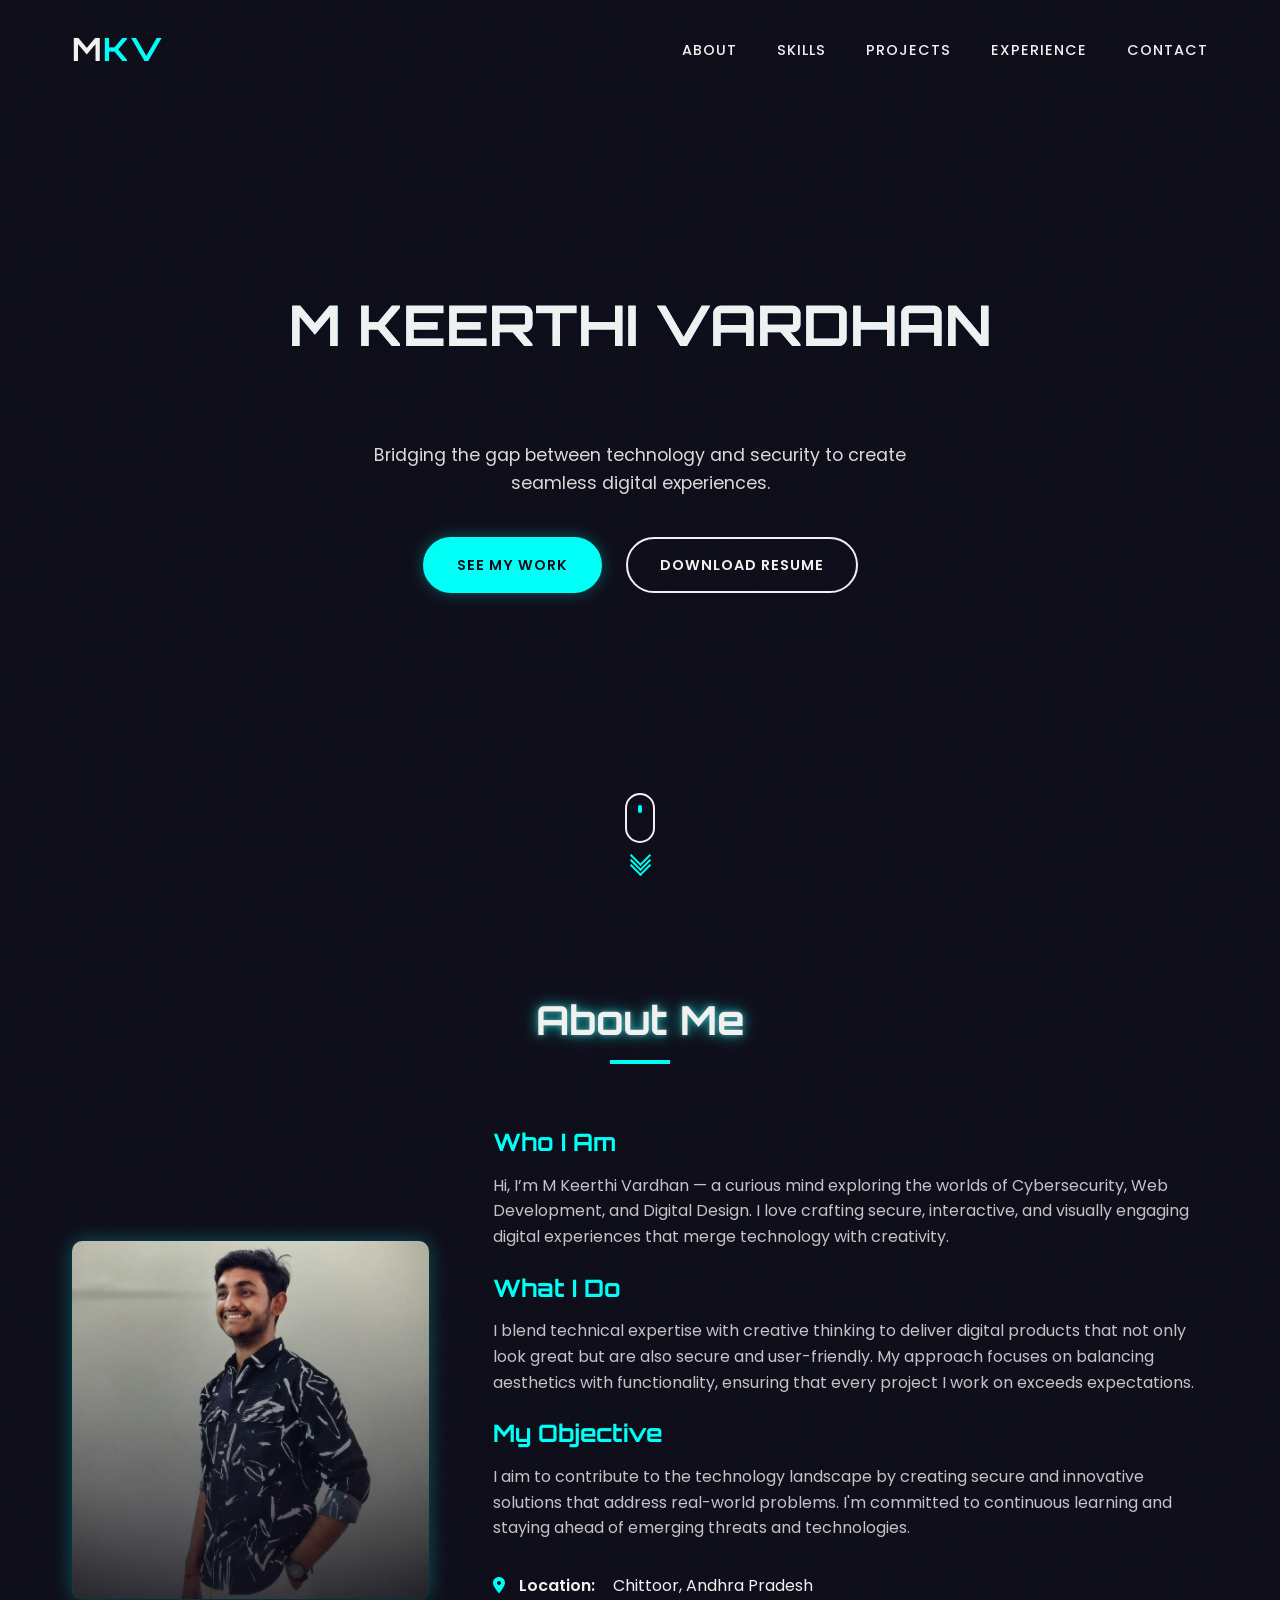
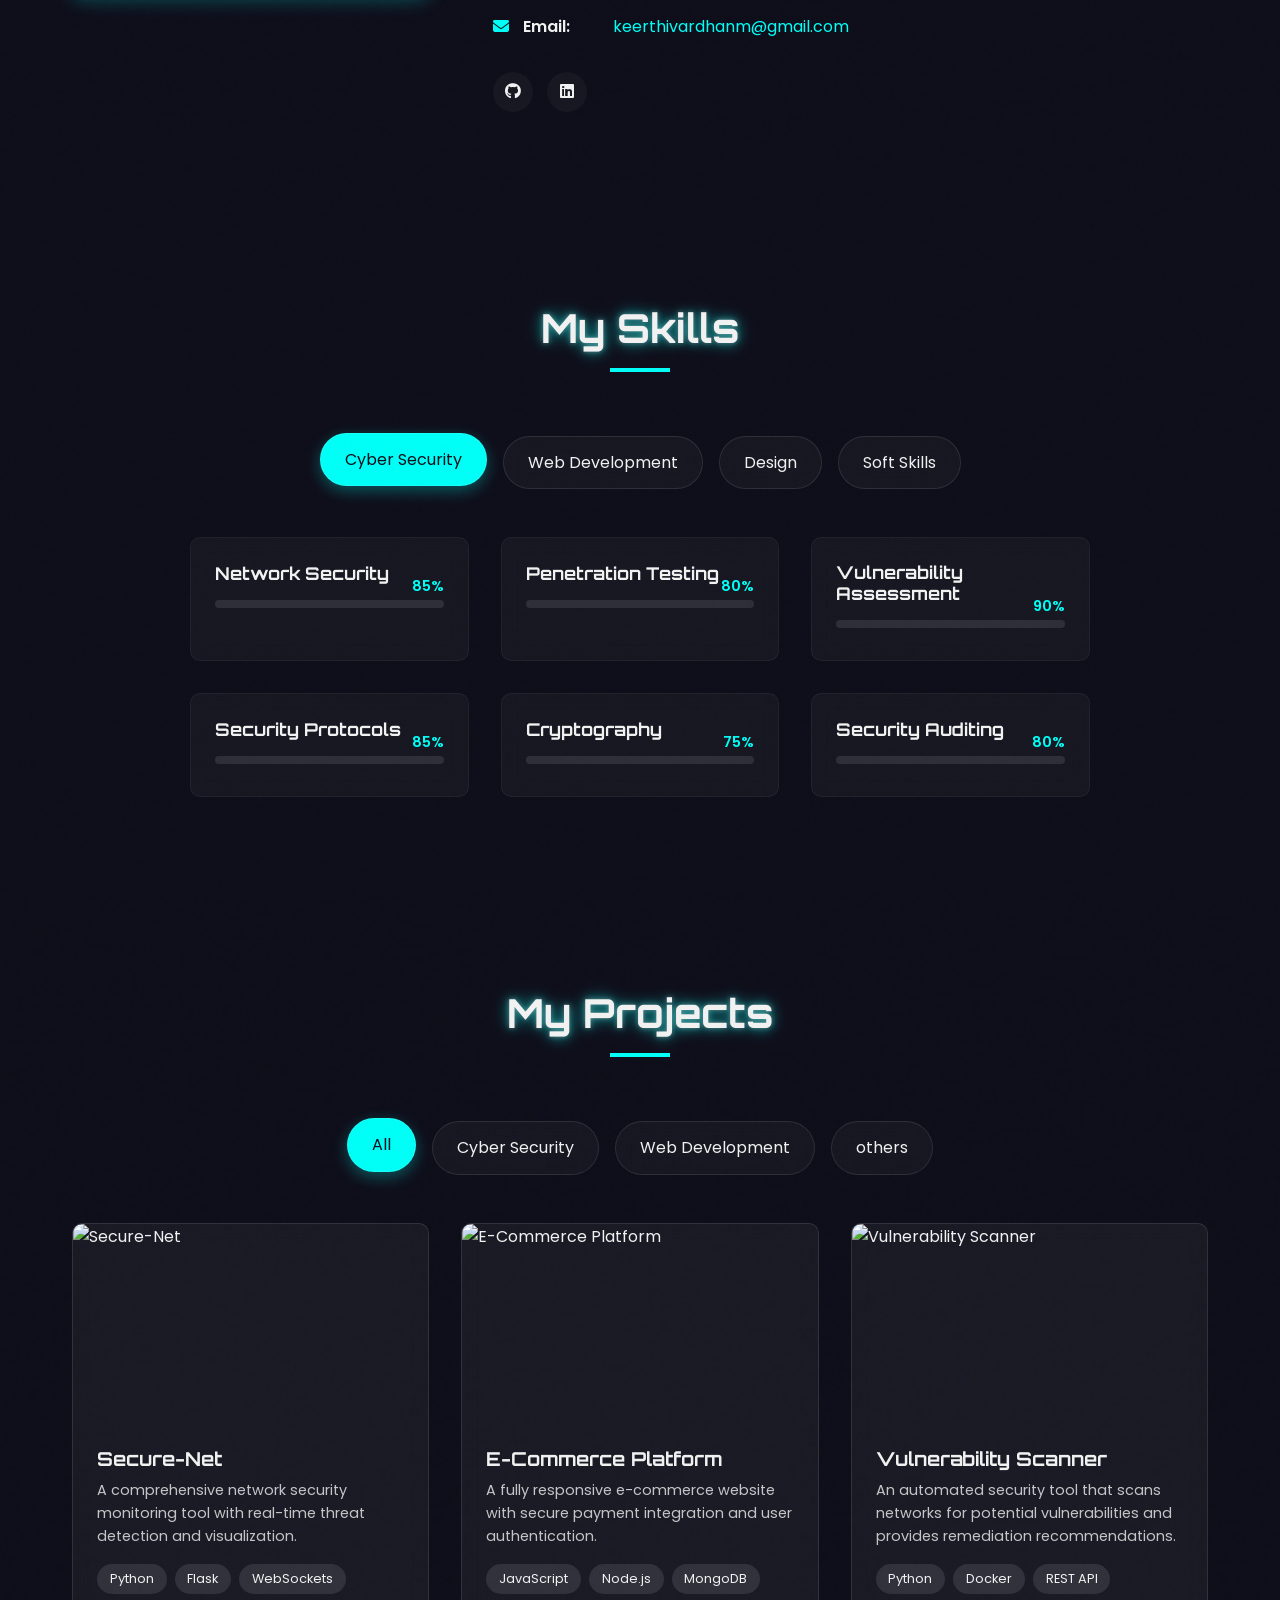
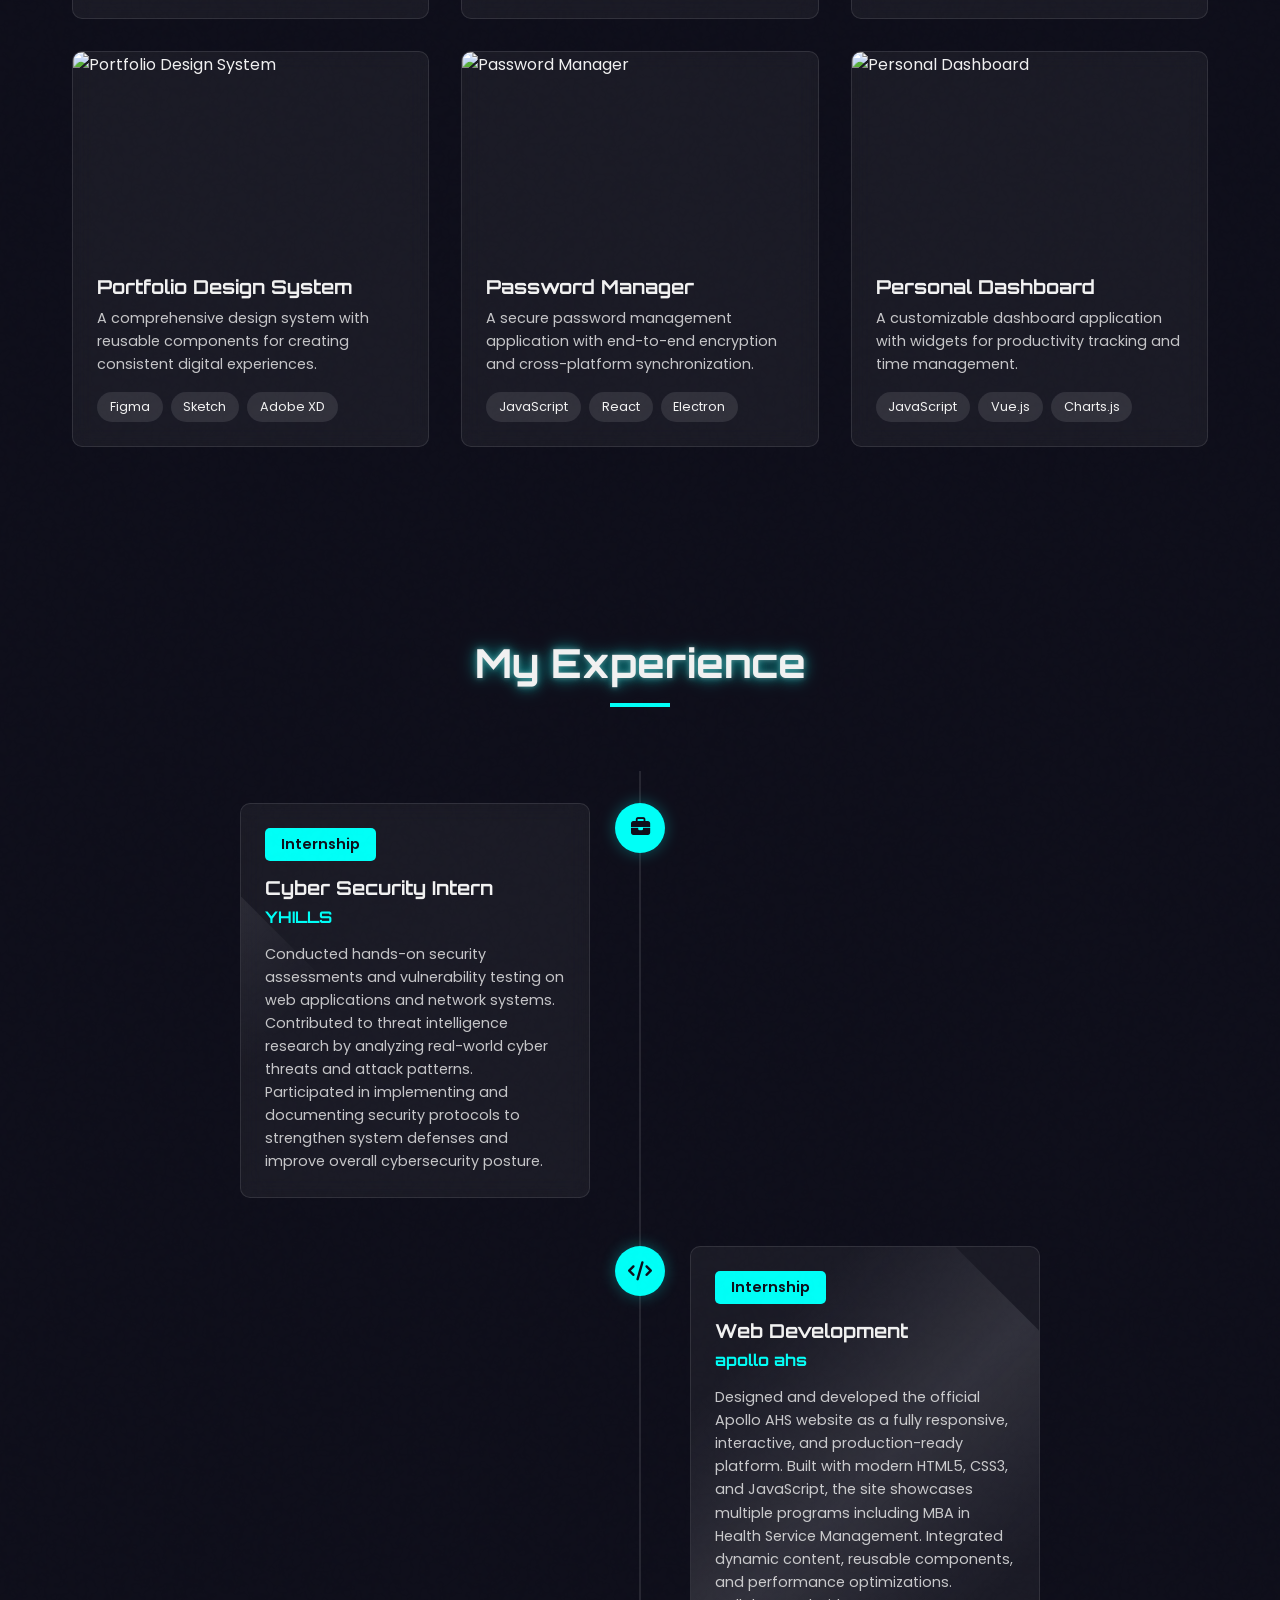
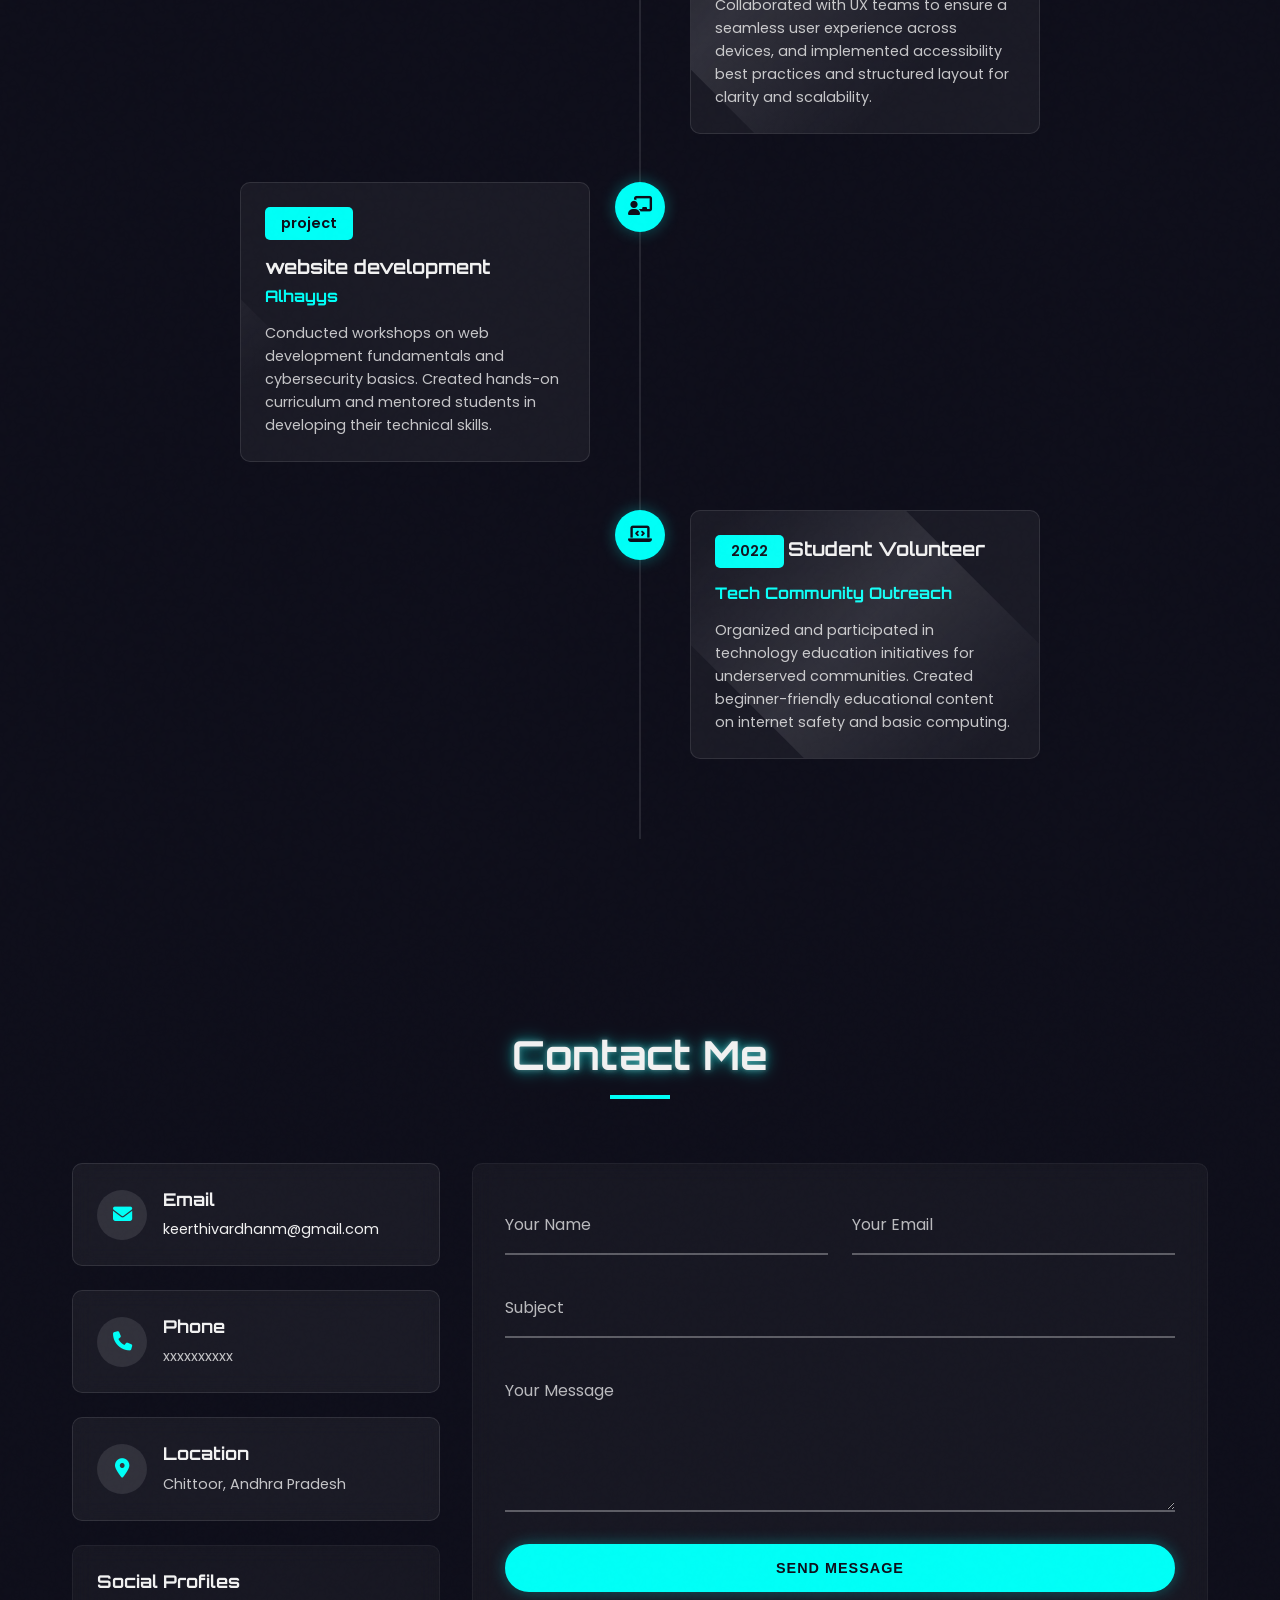
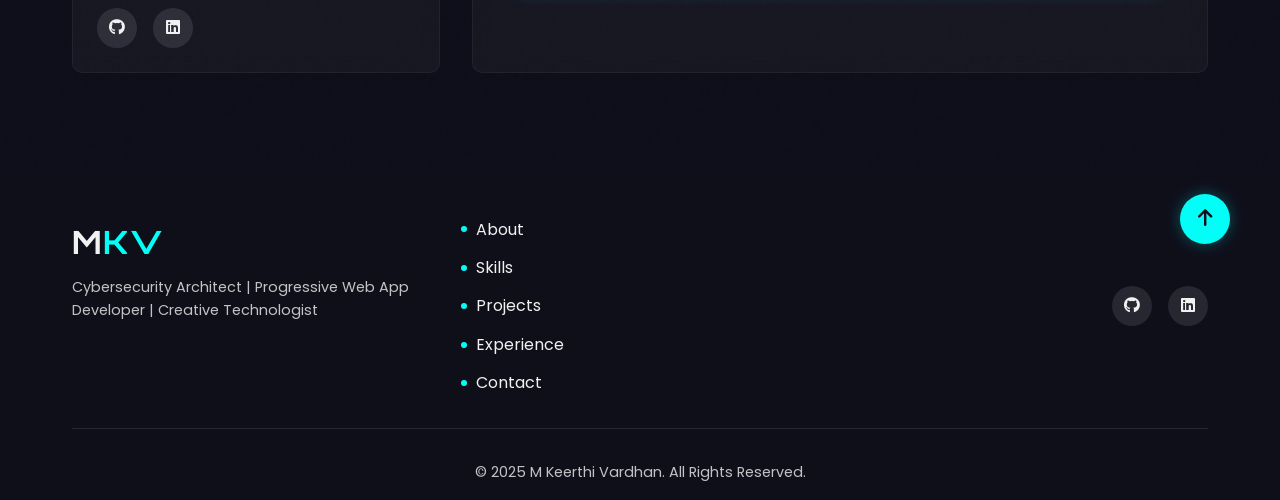
==== index.html @ a3401062 "Update index.html" ====
<!DOCTYPE html>
<html lang="en">
<head>
    <meta charset="UTF-8">
    <meta name="viewport" content="width=device-width, initial-scale=1.0">
    <title>M Keerthi Vardhan Portfolio</title>
    <!-- Favicon and Logo -->
    <link rel="icon" type="image/png" href="images/logo.png">
    <meta property="og:image" content="images/logo.svg">
    <link rel="stylesheet" href="css/style.css">
    <link rel="stylesheet" href="css/animations.css">
    <link rel="preconnect" href="https://fonts.googleapis.com">
    <link rel="preconnect" href="https://fonts.gstatic.com" crossorigin>
    <link href="https://fonts.googleapis.com/css2?family=Orbitron:wght@400;500;600;700;800;900&family=Poppins:wght@300;400;500;600;700&display=swap" rel="stylesheet">
    <link rel="stylesheet" href="https://cdnjs.cloudflare.com/ajax/libs/font-awesome/6.4.2/css/all.min.css">
</head>
<body>
    <!-- Preloader -->
    <div id="preloader">
        <div class="loader">
            <div class="text">Loading</div>
            <div class="dots">
                <span></span>
                <span></span>
                <span></span>
            </div>
        </div>
    </div>

    <!-- Particle JS Background -->
    <div id="particles-js"></div>

    <!-- Navigation -->
    <header>
        <div class="container">
            <nav id="navbar">
                <div class="logo">
                    <a href="#hero">M<span>K<span>V</span></a>
                </div>
                <div class="nav-links">
                    <ul>
                        <li><a href="#about" class="nav-link">About</a></li>
                        <li><a href="#skills" class="nav-link">Skills</a></li>
                        <li><a href="#projects" class="nav-link">Projects</a></li>
                        <li><a href="#experience" class="nav-link">Experience</a></li>
                        <li><a href="#contact" class="nav-link">Contact</a></li>
                    </ul>
                </div>
                <div class="hamburger">
                    <span class="bar"></span>
                    <span class="bar"></span>
                    <span class="bar"></span>
                </div>
            </nav>
        </div>
    </header>

    <!-- Hero Section -->
    <section id="hero" class="hero-section">
        <div class="container">
            <div class="hero-content">
                <h1 class="glitch-text" data-text="M KEERTHI VARDHAN">M KEERTHI VARDHAN</h1>
                <div class="hero-subtitle">
                    <span class="typewriter"></span>
                </div>
                <p class="hero-description">Bridging the gap between technology and security to create seamless digital experiences.</p>
                <div class="hero-buttons">
                    <a href="#projects" class="btn btn-primary">See My Work</a>
                    <a href="https://drive.google.com/file/d/1435V97Zccs1gp2vOLtmWzsWnTULaZzu7/view?usp=sharing" class="btn btn-secondary" id="download-resume" target="_blank">Download Resume</a>
                </div>
            </div>
        </div>
        <div class="scroll-indicator">
            <div class="mouse">
                <div class="wheel"></div>
            </div>
            <div class="arrows">
                <span class="arrow"></span>
                <span class="arrow"></span>
                <span class="arrow"></span>
            </div>
        </div>
    </section>

    <!-- About Section -->
    <section id="about" class="about-section">
        <div class="container">
            <div class="section-title">
                <h2>About Me</h2>
                <div class="underline"></div>
            </div>
            <div class="about-content">
                <div class="about-image">
                    <div class="image-container">
                        <img src="images\profile pic.jpg" alt="M Keerthi Vardhan">
                        <div class="image-backdrop"></div>
                    </div>
                </div>
                <div class="about-text">
                    <h3>Who I Am</h3>
                    <p>Hi, I’m M Keerthi Vardhan — a curious mind exploring the worlds of Cybersecurity, Web Development, and Digital Design.
                        I love crafting secure, interactive, and visually engaging digital experiences that merge technology with creativity.
                    </p>
                    
                    <h3>What I Do</h3>
                    <p>I blend technical expertise with creative thinking to deliver digital products that not only look great but are also secure and user-friendly. My approach focuses on balancing aesthetics with functionality, ensuring that every project I work on exceeds expectations.</p>
                    
                    <h3>My Objective</h3>
                    <p>I aim to contribute to the technology landscape by creating secure and innovative solutions that address real-world problems. I'm committed to continuous learning and staying ahead of emerging threats and technologies.</p>
                    
                    <div class="personal-info">
                        <div class="info-item">
                            <span><i class="fas fa-map-marker-alt"></i> Location:</span>
                            <span>Chittoor, Andhra Pradesh</span>
                        </div>
                        <div class="info-item">
                            <span><i class="fas fa-envelope"></i> Email:</span>
                            <span><a href="mailto:keerthivardhanm@gmail.com">keerthivardhanm@gmail.com</a></span>
                        </div>
                        <!-- <div class="info-item">
                            <span><i class="fas fa-phone"></i> Phone:</span>
                            <span>xxxxxxxxxx</span>
                        </div> -->
                    </div>
                    
                    <div class="social-links">
                        <a href="https://github.com/keerthivardhanm" target="_blank"><i class="fab fa-github"></i></a>
                        <a href="https://linkedin.com/in/m-keerthi-vardhan-47b918296" target="_blank"><i class="fab fa-linkedin"></i></a>
                    </div>
                </div>
            </div>
        </div>
    </section>

    <!-- Skills Section -->
    <section id="skills" class="skills-section">
        <div class="container">
            <div class="section-title">
                <h2>My Skills</h2>
                <div class="underline"></div>
            </div>
            <div class="skills-content">
                <div class="skills-categories">
                    <div class="category active" data-category="cyber">Cyber Security</div>
                    <div class="category" data-category="web">Web Development</div>
                    <div class="category" data-category="design">Design</div>
                    <div class="category" data-category="soft">Soft Skills</div>
                </div>
                
                <div class="skills-display">
                    <!-- Cyber Security Skills -->
                    <div class="skills-category active" id="cyber-skills">
                        <div class="skills-grid">
                            <div class="skill-item">
                                <div class="skill-info">
                                    <h3>Network Security</h3>
                                    <div class="progress-container">
                                        <div class="progress-bar" data-progress="85">
                                            <div class="progress"></div>
                                        </div>
                                        <div class="progress-percentage">85%</div>
                                    </div>
                                </div>
                            </div>
                            <div class="skill-item">
                                <div class="skill-info">
                                    <h3>Penetration Testing</h3>
                                    <div class="progress-container">
                                        <div class="progress-bar" data-progress="80">
                                            <div class="progress"></div>
                                        </div>
                                        <div class="progress-percentage">80%</div>
                                    </div>
                                </div>
                            </div>
                            <div class="skill-item">
                                <div class="skill-info">
                                    <h3>Vulnerability Assessment</h3>
                                    <div class="progress-container">
                                        <div class="progress-bar" data-progress="90">
                                            <div class="progress"></div>
                                        </div>
                                        <div class="progress-percentage">90%</div>
                                    </div>
                                </div>
                            </div>
                            <div class="skill-item">
                                <div class="skill-info">
                                    <h3>Security Protocols</h3>
                                    <div class="progress-container">
                                        <div class="progress-bar" data-progress="85">
                                            <div class="progress"></div>
                                        </div>
                                        <div class="progress-percentage">85%</div>
                                    </div>
                                </div>
                            </div>
                            <div class="skill-item">
                                <div class="skill-info">
                                    <h3>Cryptography</h3>
                                    <div class="progress-container">
                                        <div class="progress-bar" data-progress="75">
                                            <div class="progress"></div>
                                        </div>
                                        <div class="progress-percentage">75%</div>
                                    </div>
                                </div>
                            </div>
                            <div class="skill-item">
                                <div class="skill-info">
                                    <h3>Security Auditing</h3>
                                    <div class="progress-container">
                                        <div class="progress-bar" data-progress="80">
                                            <div class="progress"></div>
                                        </div>
                                        <div class="progress-percentage">80%</div>
                                    </div>
                                </div>
                            </div>
                        </div>
                    </div>
                    
                    <!-- Web Development Skills -->
                    <div class="skills-category" id="web-skills">
                        <div class="skills-grid">
                            <div class="skill-item">
                                <div class="skill-info">
                                    <h3>HTML5 & CSS3</h3>
                                    <div class="progress-container">
                                        <div class="progress-bar" data-progress="95">
                                            <div class="progress"></div>
                                        </div>
                                        <div class="progress-percentage">95%</div>
                                    </div>
                                </div>
                            </div>
                            <div class="skill-item">
                                <div class="skill-info">
                                    <h3>JavaScript</h3>
                                    <div class="progress-container">
                                        <div class="progress-bar" data-progress="85">
                                            <div class="progress"></div>
                                        </div>
                                        <div class="progress-percentage">85%</div>
                                    </div>
                                </div>
                            </div>
                            <div class="skill-item">
                                <div class="skill-info">
                                    <h3>Responsive Design</h3>
                                    <div class="progress-container">
                                        <div class="progress-bar" data-progress="90">
                                            <div class="progress"></div>
                                        </div>
                                        <div class="progress-percentage">90%</div>
                                    </div>
                                </div>
                            </div>
                            <div class="skill-item">
                                <div class="skill-info">
                                    <h3>Backend Development</h3>
                                    <div class="progress-container">
                                        <div class="progress-bar" data-progress="75">
                                            <div class="progress"></div>
                                        </div>
                                        <div class="progress-percentage">75%</div>
                                    </div>
                                </div>
                            </div>
                            <div class="skill-item">
                                <div class="skill-info">
                                    <h3>API Integration</h3>
                                    <div class="progress-container">
                                        <div class="progress-bar" data-progress="80">
                                            <div class="progress"></div>
                                        </div>
                                        <div class="progress-percentage">80%</div>
                                    </div>
                                </div>
                            </div>
                            <div class="skill-item">
                                <div class="skill-info">
                                    <h3>Performance Optimization</h3>
                                    <div class="progress-container">
                                        <div class="progress-bar" data-progress="85">
                                            <div class="progress"></div>
                                        </div>
                                        <div class="progress-percentage">85%</div>
                                    </div>
                                </div>
                            </div>
                        </div>
                    </div>
                    
                    <!-- Design Skills -->
                    <div class="skills-category" id="design-skills">
                        <div class="skills-grid">
                            <div class="skill-item">
                                <div class="skill-info">
                                    <h3>UI/UX Design</h3>
                                    <div class="progress-container">
                                        <div class="progress-bar" data-progress="90">
                                            <div class="progress"></div>
                                        </div>
                                        <div class="progress-percentage">90%</div>
                                    </div>
                                </div>
                            </div>
                            <div class="skill-item">
                                <div class="skill-info">
                                    <h3>Adobe Photoshop</h3>
                                    <div class="progress-container">
                                        <div class="progress-bar" data-progress="85">
                                            <div class="progress"></div>
                                        </div>
                                        <div class="progress-percentage">85%</div>
                                    </div>
                                </div>
                            </div>
                            <div class="skill-item">
                                <div class="skill-info">
                                    <h3>Figma</h3>
                                    <div class="progress-container">
                                        <div class="progress-bar" data-progress="80">
                                            <div class="progress"></div>
                                        </div>
                                        <div class="progress-percentage">80%</div>
                                    </div>
                                </div>
                            </div>
                            <div class="skill-item">
                                <div class="skill-info">
                                    <h3>Visual Design</h3>
                                    <div class="progress-container">
                                        <div class="progress-bar" data-progress="85">
                                            <div class="progress"></div>
                                        </div>
                                        <div class="progress-percentage">85%</div>
                                    </div>
                                </div>
                            </div>
                            <div class="skill-item">
                                <div class="skill-info">
                                    <h3>Design Systems</h3>
                                    <div class="progress-container">
                                        <div class="progress-bar" data-progress="75">
                                            <div class="progress"></div>
                                        </div>
                                        <div class="progress-percentage">75%</div>
                                    </div>
                                </div>
                            </div>
                            <div class="skill-item">
                                <div class="skill-info">
                                    <h3>Wireframing & Prototyping</h3>
                                    <div class="progress-container">
                                        <div class="progress-bar" data-progress="90">
                                            <div class="progress"></div>
                                        </div>
                                        <div class="progress-percentage">90%</div>
                                    </div>
                                </div>
                            </div>
                        </div>
                    </div>
                    
                    <!-- Soft Skills -->
                    <div class="skills-category" id="soft-skills">
                        <div class="skills-grid">
                            <div class="skill-item">
                                <div class="skill-info">
                                    <h3>Problem Solving</h3>
                                    <div class="progress-container">
                                        <div class="progress-bar" data-progress="95">
                                            <div class="progress"></div>
                                        </div>
                                        <div class="progress-percentage">95%</div>
                                    </div>
                                </div>
                            </div>
                            <div class="skill-item">
                                <div class="skill-info">
                                    <h3>Communication</h3>
                                    <div class="progress-container">
                                        <div class="progress-bar" data-progress="90">
                                            <div class="progress"></div>
                                        </div>
                                        <div class="progress-percentage">90%</div>
                                    </div>
                                </div>
                            </div>
                            <div class="skill-item">
                                <div class="skill-info">
                                    <h3>Team Collaboration</h3>
                                    <div class="progress-container">
                                        <div class="progress-bar" data-progress="85">
                                            <div class="progress"></div>
                                        </div>
                                        <div class="progress-percentage">85%</div>
                                    </div>
                                </div>
                            </div>
                            <div class="skill-item">
                                <div class="skill-info">
                                    <h3>Adaptability</h3>
                                    <div class="progress-container">
                                        <div class="progress-bar" data-progress="90">
                                            <div class="progress"></div>
                                        </div>
                                        <div class="progress-percentage">90%</div>
                                    </div>
                                </div>
                            </div>
                            <div class="skill-item">
                                <div class="skill-info">
                                    <h3>Time Management</h3>
                                    <div class="progress-container">
                                        <div class="progress-bar" data-progress="85">
                                            <div class="progress"></div>
                                        </div>
                                        <div class="progress-percentage">85%</div>
                                    </div>
                                </div>
                            </div>
                            <div class="skill-item">
                                <div class="skill-info">
                                    <h3>Critical Thinking</h3>
                                    <div class="progress-container">
                                        <div class="progress-bar" data-progress="95">
                                            <div class="progress"></div>
                                        </div>
                                        <div class="progress-percentage">95%</div>
                                    </div>
                                </div>
                            </div>
                        </div>
                    </div>
                </div>
            </div>
        </div>
    </section>

    <!-- Projects Section -->
    <section id="projects" class="projects-section">
        <div class="container">
            <div class="section-title">
                <h2>My Projects</h2>
                <div class="underline"></div>
            </div>
            <div class="projects-filter">
               <button class="filter-btn active" data-filter="all">All</button>
               <button class="filter-btn" data-filter="cyber">Cyber Security</button>
               <button class="filter-btn" data-filter="web">Web Development</button>
               <button class="filter-btn" data-filter="others">others</button>
            </div>

            <div class="projects-grid" id="projects-container">
                <!-- Projects will be loaded here via JavaScript -->
                <div class="loading-projects">
                    <div class="spinner"></div>
                    <p>Loading projects...</p>
                </div>
            </div>
        </div>
    </section>

    <!-- Experience Section -->
    <section id="experience" class="experience-section">
        <div class="container">
            <div class="section-title">
                <h2>My Experience</h2>
                <div class="underline"></div>
            </div>
            <div class="timeline">
                <div class="timeline-item">
                    <div class="timeline-icon">
                        <i class="fas fa-briefcase"></i>
                    </div>
                    <div class="timeline-content">
                        <div class="timeline-date">Internship</div>
                        <h3>Cyber Security Intern</h3>
                        <h4>YHILLS</h4>
                        <p>Conducted hands-on security assessments and vulnerability testing on web applications and network systems. Contributed to threat intelligence research by analyzing real-world cyber threats and attack patterns. Participated in implementing and documenting security protocols to strengthen system defenses and improve overall cybersecurity posture.</p>
                    </div>
                </div>
                <div class="timeline-item">
                    <div class="timeline-icon">
                        <i class="fas fa-code"></i>
                    </div>
                    <div class="timeline-content right">
                        <div class="timeline-date">Internship</div>
                        <h3>Web Development</h3>
                        <h4>apollo ahs</h4>
                        <p>Designed and developed the official Apollo AHS website as a fully responsive, interactive, and production-ready platform. Built with modern HTML5, CSS3, and JavaScript, the site showcases multiple programs including MBA in Health Service Management. Integrated dynamic content, reusable components, and performance optimizations. Collaborated with UX teams to ensure a seamless user experience across devices, and implemented accessibility best practices and structured layout for clarity and scalability.</p>
                    </div>
                </div>
                <div class="timeline-item">
                    <div class="timeline-icon">
                        <i class="fas fa-chalkboard-teacher"></i>
                    </div>
                    <div class="timeline-content">
                        <div class="timeline-date">project</div>
                        <h3>website development</h3>
                        <h4>Alhayys</h4>
                        <p>Conducted workshops on web development fundamentals and cybersecurity basics. Created hands-on curriculum and mentored students in developing their technical skills.</p>
                    </div>
                </div>
                <div class="timeline-item">
                    <div class="timeline-icon">
                        <i class="fas fa-laptop-code"></i>
                    </div>
                    <div class="timeline-content right">
                        <div class="timeline-date">2022</div>
                        <h3>Student Volunteer</h3>
                        <h4>Tech Community Outreach</h4>
                        <p>Organized and participated in technology education initiatives for underserved communities. Created beginner-friendly educational content on internet safety and basic computing.</p>
                    </div>
                </div>
            </div>
        </div>
    </section>

    <!-- Contact Section -->
    <section id="contact" class="contact-section">
        <div class="container">
            <div class="section-title">
                <h2>Contact Me</h2>
                <div class="underline"></div>
            </div>
            <div class="contact-content">
                <div class="contact-info">
                    <div class="contact-card">
                        <div class="contact-card-icon">
                            <i class="fas fa-envelope"></i>
                        </div>
                        <div class="contact-card-content">
                            <h3>Email</h3>
                            <p><a href="mailto:keerthivardhanm@gmail.com">keerthivardhanm@gmail.com</a></p>
                        </div>
                    </div>
                    <div class="contact-card">
                        <div class="contact-card-icon">
                            <i class="fas fa-phone"></i>
                        </div>
                        <div class="contact-card-content">
                            <h3>Phone</h3>
                            <p>xxxxxxxxxx</p>
                        </div>
                    </div>
                    <div class="contact-card">
                        <div class="contact-card-icon">
                            <i class="fas fa-map-marker-alt"></i>
                        </div>
                        <div class="contact-card-content">
                            <h3>Location</h3>
                            <p>Chittoor, Andhra Pradesh</p>
                        </div>
                    </div>
                    <div class="contact-social">
                        <h3>Social Profiles</h3>
                        <div class="social-icons">
                            <a href="https://github.com/keerthivardhanm" target="_blank"><i class="fab fa-github"></i></a>
                            <a href="https://linkedin.com/in/m-keerthi-vardhan-47b918296" target="_blank"><i class="fab fa-linkedin"></i></a>
                        </div>
                    </div>
                </div>
                <div class="contact-form-container">
                    <form id="contact-form" class="contact-form">
                        <div class="form-group">
                            <div class="form-input-container">
                                <input type="text" id="name" name="name" required>
                                <label for="name">Your Name</label>
                                <div class="input-highlight"></div>
                            </div>
                        </div>
                        <div class="form-group">
                            <div class="form-input-container">
                                <input type="email" id="email" name="email" required>
                                <label for="email">Your Email</label>
                                <div class="input-highlight"></div>
                            </div>
                        </div>
                        <div class="form-group">
                            <div class="form-input-container">
                                <input type="text" id="subject" name="subject" required>
                                <label for="subject">Subject</label>
                                <div class="input-highlight"></div>
                            </div>
                        </div>
                        <div class="form-group">
                            <div class="form-input-container textarea">
                                <textarea id="message" name="message" required></textarea>
                                <label for="message">Your Message</label>
                                <div class="input-highlight"></div>
                            </div>
                        </div>
                        <button type="submit" class="btn btn-primary">Send Message</button>
                    </form>
                    <div id="form-success" class="form-message success">
                        <i class="fas fa-check-circle"></i>
                        <p>Your message has been sent successfully!</p>
                    </div>
                    <div id="form-error" class="form-message error">
                        <i class="fas fa-times-circle"></i>
                        <p>Oops! Something went wrong. Please try again.</p>
                    </div>
                </div>
            </div>
        </div>
    </section>

    <!-- Footer -->
    <footer>
        <div class="container">
            <div class="footer-content">
                <div class="footer-logo">
                    <a href="#hero">M<span>K<span>V</span></a>
                    <p>Cybersecurity Architect | Progressive Web App Developer | Creative Technologist</p>
                </div>
                <div class="footer-links">
                    <a href="#about">About</a>
                    <a href="#skills">Skills</a>
                    <a href="#projects">Projects</a>
                    <a href="#experience">Experience</a>
                    <a href="#contact">Contact</a>
                </div>
                <div class="footer-social">
                    <a href="https://github.com/keerthivardhanm" target="_blank"><i class="fab fa-github"></i></a>
                    <a href="https://linkedin.com/in/m-keerthi-vardhan-47b918296" target="_blank"><i class="fab fa-linkedin"></i></a>
                </div>
            </div>
            <div class="footer-bottom">
                <p>&copy; 2025 M Keerthi Vardhan. All Rights Reserved.</p>
            </div>
        </div>
        <a href="#hero" class="scroll-to-top">
            <i class="fas fa-arrow-up"></i>
        </a>
    </footer>

    <!-- Project Modal -->
    <div id="project-modal" class="modal">
        <div class="modal-content">
            <span class="close-modal">&times;</span>
            <div class="modal-body">
                <div class="modal-header">
                    <h2 id="modal-title">Project Title</h2>
                </div>
                <div class="modal-image">
                    <img id="modal-image" src="" alt="Project Image">
                </div>
                <div class="modal-details">
                    <div class="modal-description">
                        <h3>Description</h3>
                        <p id="modal-description"></p>
                    </div>
                    <div class="modal-tech">
                        <h3>Technologies</h3>
                        <div id="modal-tech-list" class="tech-tags"></div>
                    </div>
                    <div class="modal-links">
                        <a id="modal-github" href="#" target="_blank" class="btn btn-secondary"><i class="fab fa-github"></i> View Code</a>
                        <a id="modal-live" href="#" target="_blank" class="btn btn-primary"><i class="fas fa-external-link-alt"></i> Live Demo</a>
                    </div>
                </div>
            </div>
        </div>
    </div>

    <!-- Scripts -->
    <script src="https://cdn.jsdelivr.net/npm/particles.js@2.0.0/particles.min.js"></script>
    <script src="https://cdn.jsdelivr.net/npm/typed.js@2.0.12"></script>
    <script src="https://cdn.jsdelivr.net/npm/vanilla-tilt@1.8.0/dist/vanilla-tilt.min.js"></script>
    <script src="js/main.js"></script>
    <script src="js/github.js"></script>
    <script src="js/animations.js"></script>
</body>
</html>
---- css/style.css ----
:root {
    --bg-color: #0f0f1b;
    --primary-color: #00fff7;
    --secondary-color: #ff4f81;
    --text-color: #f1f1f1;
    --card-bg: rgba(255, 255, 255, 0.04);
    --shadow-color: rgba(0, 255, 247, 0.3);
    --header-height: 80px;
    --transition-speed: 0.3s;
    --heading-font: 'Orbitron', sans-serif;
    --body-font: 'Poppins', sans-serif;
}

* {
    margin: 0;
    padding: 0;
    box-sizing: border-box;
}

html {
    scroll-behavior: smooth;
    font-size: 16px;
}

body {
    font-family: var(--body-font);
    background-color: var(--bg-color);
    color: var(--text-color);
    line-height: 1.6;
    overflow-x: hidden;
}

a {
    text-decoration: none;
    color: var(--text-color);
    transition: all var(--transition-speed) ease;
}

ul {
    list-style: none;
}

h1, h2, h3, h4, h5, h6 {
    font-family: var(--heading-font);
    font-weight: 700;
    line-height: 1.2;
}

.container {
    width: 100%;
    max-width: 1200px;
    margin: 0 auto;
    padding: 0 2rem;
}

section {
    padding: 6rem 0;
    position: relative;
}

/* Preloader */
#preloader {
    position: fixed;
    top: 0;
    left: 0;
    width: 100%;
    height: 100%;
    background-color: var(--bg-color);
    z-index: 9999;
    display: flex;
    justify-content: center;
    align-items: center;
}

.loader {
    display: flex;
    flex-direction: column;
    align-items: center;
}

.loader .text {
    font-family: var(--heading-font);
    font-size: 1.5rem;
    letter-spacing: 2px;
    margin-bottom: 1rem;
    color: var(--primary-color);
}

.loader .dots {
    display: flex;
}

.loader .dots span {
    width: 12px;
    height: 12px;
    margin: 0 5px;
    background-color: var(--primary-color);
    border-radius: 50%;
    animation: loader 1.5s infinite ease-in-out;
}

.loader .dots span:nth-child(2) {
    animation-delay: 0.2s;
}

.loader .dots span:nth-child(3) {
    animation-delay: 0.4s;
}

@keyframes loader {
    0%, 100% {
        transform: translateY(0);
        opacity: 1;
    }
    50% {
        transform: translateY(-15px);
        opacity: 0.5;
    }
}

/* Particles Background */
#particles-js {
    position: fixed;
    width: 100%;
    height: 100%;
    top: 0;
    left: 0;
    z-index: -1;
}

/* Navigation */
header {
    position: fixed;
    top: 0;
    left: 0;
    width: 100%;
    z-index: 1000;
    transition: all var(--transition-speed) ease;
}

#navbar {
    display: flex;
    justify-content: space-between;
    align-items: center;
    padding: 1.5rem 0;
    transition: all var(--transition-speed) ease;
}

.logo a {
    font-family: var(--heading-font);
    font-size: 2rem;
    font-weight: 700;
    color: var(--text-color);
    letter-spacing: 1px;
}

.logo span {
    color: var(--primary-color);
}

.nav-links ul {
    display: flex;
}

.nav-links li {
    margin-left: 2.5rem;
}

.nav-links a {
    position: relative;
    font-weight: 500;
    letter-spacing: 1px;
    text-transform: uppercase;
    font-size: 0.9rem;
}

.nav-links a::after {
    content: '';
    position: absolute;
    bottom: -5px;
    left: 0;
    width: 0;
    height: 2px;
    background-color: var(--primary-color);
    transition: width var(--transition-speed) ease;
}

.nav-links a:hover::after,
.nav-links a.active::after {
    width: 100%;
}

.nav-links a:hover {
    color: var(--primary-color);
}

.hamburger {
    display: none;
    cursor: pointer;
}

.bar {
    display: block;
    width: 25px;
    height: 3px;
    margin: 5px auto;
    background-color: var(--text-color);
    transition: all var(--transition-speed) ease;
}

/* Scrolled Navbar */
.scrolled {
    background-color: rgba(15, 15, 27, 0.9);
    backdrop-filter: blur(10px);
    box-shadow: 0 5px 20px rgba(0, 0, 0, 0.3);
    padding: 0.5rem 0;
}

/* Hero Section */
.hero-section {
    height: 100vh;
    display: flex;
    align-items: center;
    padding-top: var(--header-height);
    overflow: hidden;
    position: relative;
}

.hero-content {
    max-width: 800px;
    margin: 0 auto;
    text-align: center;
}

.hero-content h1 {
    font-size: 3.5rem;
    margin-bottom: 1.5rem;
    position: relative;
    display: inline-block;
}

.glitch-text {
    position: relative;
    color: var(--text-color);
    animation: glitch 2s infinite;
}

.glitch-text::before,
.glitch-text::after {
    content: attr(data-text);
    position: absolute;
    top: 0;
    left: 0;
    width: 100%;
    height: 100%;
    opacity: 0.8;
}

.glitch-text::before {
    color: var(--primary-color);
    z-index: -1;
    animation: glitch-effect 3s infinite;
}

.glitch-text::after {
    color: var(--secondary-color);
    z-index: -2;
    animation: glitch-effect 2s infinite;
}

@keyframes glitch-effect {
    0% {
        transform: translate(0);
    }
    20% {
        transform: translate(-3px, 3px);
    }
    40% {
        transform: translate(-3px, -3px);
    }
    60% {
        transform: translate(3px, 3px);
    }
    80% {
        transform: translate(3px, -3px);
    }
    100% {
        transform: translate(0);
    }
}

.hero-subtitle {
    font-size: 1.8rem;
    font-weight: 600;
    margin-bottom: 1.5rem;
    min-height: 2.2rem;
}

.hero-description {
    font-size: 1.1rem;
    max-width: 600px;
    margin: 0 auto 2.5rem;
    opacity: 0.9;
}

.hero-buttons {
    display: flex;
    justify-content: center;
    gap: 1.5rem;
}

.btn {
    display: inline-block;
    padding: 0.9rem 2rem;
    border-radius: 50px;
    font-weight: 600;
    text-transform: uppercase;
    letter-spacing: 1px;
    cursor: pointer;
    transition: all var(--transition-speed) ease;
    font-size: 0.9rem;
    position: relative;
    overflow: hidden;
    z-index: 1;
}

.btn::before {
    content: '';
    position: absolute;
    top: 0;
    left: -100%;
    width: 100%;
    height: 100%;
    background: linear-gradient(90deg, transparent, rgba(255, 255, 255, 0.2), transparent);
    transition: all 0.6s ease;
    z-index: -1;
}

.btn:hover::before {
    left: 100%;
}

.btn-primary {
    background-color: var(--primary-color);
    color: var(--bg-color);
    border: 2px solid var(--primary-color);
    box-shadow: 0 0 15px var(--shadow-color);
}

.btn-primary:hover {
    background-color: transparent;
    color: var(--primary-color);
}

.btn-secondary {
    background-color: transparent;
    color: var(--text-color);
    border: 2px solid var(--text-color);
}

.btn-secondary:hover {
    background-color: var(--text-color);
    color: var(--bg-color);
    border-color: var(--text-color);
}

/* Scroll Indicator */
.scroll-indicator {
    position: absolute;
    bottom: 2rem;
    left: 50%;
    transform: translateX(-50%);
    display: flex;
    flex-direction: column;
    align-items: center;
    cursor: pointer;
}

.mouse {
    width: 30px;
    height: 50px;
    border: 2px solid var(--text-color);
    border-radius: 20px;
    display: flex;
    justify-content: center;
    margin-bottom: 10px;
}

.wheel {
    width: 4px;
    height: 8px;
    background-color: var(--primary-color);
    border-radius: 2px;
    margin-top: 10px;
    animation: scroll 1.5s infinite;
}

@keyframes scroll {
    0% {
        transform: translateY(0);
        opacity: 1;
    }
    100% {
        transform: translateY(15px);
        opacity: 0;
    }
}

.arrows {
    display: flex;
    flex-direction: column;
    align-items: center;
}

.arrow {
    width: 15px;
    height: 15px;
    border-right: 2px solid var(--primary-color);
    border-bottom: 2px solid var(--primary-color);
    transform: rotate(45deg);
    margin: -5px;
    animation: arrow 1.5s infinite;
}

.arrow:nth-child(2) {
    animation-delay: 0.2s;
}

.arrow:nth-child(3) {
    animation-delay: 0.4s;
}

@keyframes arrow {
    0% {
        opacity: 0;
    }
    50% {
        opacity: 1;
    }
    100% {
        opacity: 0;
    }
}

/* Section Title */
.section-title {
    text-align: center;
    margin-bottom: 4rem;
}

.section-title h2 {
    font-size: 2.5rem;
    display: inline-block;
    position: relative;
    margin-bottom: 1rem;
}

.underline {
    height: 4px;
    width: 60px;
    background-color: var(--primary-color);
    margin: 0 auto;
    position: relative;
}

.underline::before {
    content: '';
    position: absolute;
    top: 0;
    left: 0;
    width: 100%;
    height: 100%;
    background-color: var(--primary-color);
    transform: scaleX(0);
    transform-origin: left;
    transition: transform 0.5s ease;
}

.section-title:hover .underline::before {
    transform: scaleX(2.5);
}

/* About Section */
.about-content {
    display: grid;
    grid-template-columns: 1fr 2fr;
    gap: 4rem;
    align-items: center;
}

.about-image {
    position: relative;
}

.image-container {
    position: relative;
    border-radius: 10px;
    overflow: hidden;
    box-shadow: 0 0 20px var(--shadow-color);
}

.image-container img {
    width: 100%;
    height: auto;
    display: block;
    transition: transform 0.5s ease;
}

.image-container:hover img {
    transform: scale(1.05);
}

.image-backdrop {
    position: absolute;
    top: 0;
    left: 0;
    width: 100%;
    height: 100%;
    background: linear-gradient(to top, rgba(15, 15, 27, 0.8), transparent);
}

.about-text h3 {
    font-size: 1.5rem;
    margin-bottom: 1rem;
    color: var(--primary-color);
}

.about-text p {
    margin-bottom: 1.5rem;
    color: #f1f1f1cc;
}

.personal-info {
    margin: 2rem 0;
}

.info-item {
    display: flex;
    align-items: center;
    margin-bottom: 1rem;
}

.info-item span:first-child {
    min-width: 120px;
    font-weight: 600;
}

.info-item i {
    margin-right: 10px;
    color: var(--primary-color);
}

.info-item a {
    color: var(--primary-color);
}

.info-item a:hover {
    text-decoration: underline;
}

.social-links {
    margin-top: 2rem;
}

.social-links a {
    display: inline-block;
    width: 40px;
    height: 40px;
    line-height: 40px;
    text-align: center;
    background-color: var(--card-bg);
    color: var(--text-color);
    border-radius: 50%;
    margin-right: 10px;
    transition: all var(--transition-speed) ease;
}

.social-links a:hover {
    background-color: var(--primary-color);
    color: var(--bg-color);
    transform: translateY(-5px);
}

/* Skills Section */
.skills-content {
    max-width: 900px;
    margin: 0 auto;
}

.skills-categories {
    display: flex;
    justify-content: center;
    gap: 1rem;
    margin-bottom: 3rem;
    flex-wrap: wrap;
}

.category {
    padding: 0.8rem 1.5rem;
    background-color: var(--card-bg);
    border-radius: 50px;
    cursor: pointer;
    transition: all var(--transition-speed) ease;
    backdrop-filter: blur(10px);
    border: 1px solid rgba(255, 255, 255, 0.1);
}

.category:hover,
.category.active {
    background-color: var(--primary-color);
    color: var(--bg-color);
    transform: translateY(-3px);
    box-shadow: 0 5px 15px rgba(0, 255, 247, 0.3);
}

.skills-category {
    display: none;
}

.skills-category.active {
    display: block;
    animation: fadeIn 0.5s ease;
}

.skills-grid {
    display: grid;
    grid-template-columns: repeat(auto-fill, minmax(250px, 1fr));
    gap: 2rem;
}

.skill-item {
    background-color: var(--card-bg);
    padding: 1.5rem;
    border-radius: 10px;
    backdrop-filter: blur(10px);
    border: 1px solid rgba(255, 255, 255, 0.05);
    transition: all var(--transition-speed) ease;
    transform-style: preserve-3d;
    perspective: 1000px;
}

.skill-item:hover {
    transform: translateY(-10px);
    box-shadow: 0 10px 20px rgba(0, 0, 0, 0.2);
}

.skill-info h3 {
    font-size: 1.1rem;
    margin-bottom: 1rem;
    color: var(--text-color);
}

.progress-container {
    position: relative;
}

.progress-bar {
    height: 8px;
    background-color: rgba(255, 255, 255, 0.1);
    border-radius: 10px;
    margin-bottom: 0.5rem;
    overflow: hidden;
}

.progress {
    height: 100%;
    background: linear-gradient(to right, var(--primary-color), var(--secondary-color));
    border-radius: 10px;
    width: 0;
    transition: width 1.5s ease-in-out;
}

.progress-percentage {
    position: absolute;
    right: 0;
    top: -25px;
    font-size: 0.9rem;
    color: var(--primary-color);
    font-weight: 600;
}

/* Projects Section */
.projects-filter {
    display: flex;
    justify-content: center;
    gap: 1rem;
    margin-bottom: 3rem;
    flex-wrap: wrap;
}

.filter-btn {
    padding: 0.8rem 1.5rem;
    background-color: var(--card-bg);
    color: var(--text-color);
    border-radius: 50px;
    cursor: pointer;
    transition: all var(--transition-speed) ease;
    border: 1px solid rgba(255, 255, 255, 0.1);
    backdrop-filter: blur(10px);
    font: inherit;
}

.filter-btn:hover,
.filter-btn.active {
    background-color: var(--primary-color);
    color: var(--bg-color);
    transform: translateY(-3px);
    box-shadow: 0 5px 15px rgba(0, 255, 247, 0.3);
}

.projects-grid {
    display: grid;
    grid-template-columns: repeat(auto-fill, minmax(300px, 1fr));
    gap: 2rem;
}

.project-card {
    background-color: var(--card-bg);
    border-radius: 10px;
    overflow: hidden;
    border: 1px solid rgba(255, 255, 255, 0.05);
    backdrop-filter: blur(10px);
    transition: all var(--transition-speed) ease;
    transform-style: preserve-3d;
    perspective: 1000px;
    cursor: pointer;
}

.project-card:hover {
    transform: translateY(-10px) rotateX(5deg);
    box-shadow: 0 15px 25px rgba(0, 0, 0, 0.2);
}

.project-img {
    position: relative;
    overflow: hidden;
    height: 200px;
}

.project-img img {
    width: 100%;
    height: 100%;
    object-fit: cover;
    transition: transform 0.5s ease;
}

.project-card:hover .project-img img {
    transform: scale(1.1);
}

.project-overlay {
    position: absolute;
    top: 0;
    left: 0;
    width: 100%;
    height: 100%;
    background: linear-gradient(to bottom, transparent, rgba(15, 15, 27, 0.9));
    display: flex;
    justify-content: center;
    align-items: center;
    opacity: 0;
    transition: opacity 0.5s ease;
}

.project-card:hover .project-overlay {
    opacity: 1;
}

.overlay-content {
    text-align: center;
}

.overlay-content a {
    display: inline-block;
    width: 40px;
    height: 40px;
    line-height: 40px;
    text-align: center;
    background-color: var(--card-bg);
    color: var(--text-color);
    border-radius: 50%;
    margin: 0 5px;
    transition: all var(--transition-speed) ease;
}

.overlay-content a:hover {
    background-color: var(--primary-color);
    color: var(--bg-color);
}

.project-info {
    padding: 1.5rem;
}

.project-info h3 {
    font-size: 1.2rem;
    margin-bottom: 0.5rem;
}

.project-info p {
    font-size: 0.9rem;
    color: #f1f1f1cc;
    margin-bottom: 1rem;
    display: -webkit-box;
    -webkit-line-clamp: 3;
    -webkit-box-orient: vertical;
    overflow: hidden;
}

.tech-tags {
    display: flex;
    flex-wrap: wrap;
    gap: 0.5rem;
}

.tech-tag {
    background-color: rgba(255, 255, 255, 0.1);
    padding: 0.3rem 0.8rem;
    border-radius: 50px;
    font-size: 0.8rem;
}

.loading-projects {
    grid-column: 1 / -1;
    text-align: center;
    padding: 3rem 0;
}

.spinner {
    display: inline-block;
    width: 50px;
    height: 50px;
    border: 3px solid rgba(255, 255, 255, 0.2);
    border-radius: 50%;
    border-top-color: var(--primary-color);
    animation: spin 1s ease-in-out infinite;
    margin-bottom: 1rem;
}

@keyframes spin {
    to {
        transform: rotate(360deg);
    }
}

/* Experience Section */
.timeline {
    position: relative;
    max-width: 800px;
    margin: 0 auto;
    padding: 2rem 0;
}

.timeline::before {
    content: '';
    position: absolute;
    top: 0;
    left: 50%;
    width: 2px;
    height: 100%;
    background-color: rgba(255, 255, 255, 0.1);
    transform: translateX(-50%);
}

.timeline-item {
    position: relative;
    margin-bottom: 3rem;
}

.timeline-icon {
    position: absolute;
    left: 50%;
    width: 50px;
    height: 50px;
    background-color: var(--primary-color);
    border-radius: 50%;
    display: flex;
    justify-content: center;
    align-items: center;
    color: var(--bg-color);
    font-size: 1.2rem;
    transform: translateX(-50%);
    z-index: 1;
    box-shadow: 0 0 15px var(--shadow-color);
}

.timeline-content {
    position: relative;
    width: calc(50% - 50px);
    padding: 1.5rem;
    background-color: var(--card-bg);
    border-radius: 10px;
    backdrop-filter: blur(10px);
    border: 1px solid rgba(255, 255, 255, 0.05);
    transition: all var(--transition-speed) ease;
}

.timeline-content::before {
    content: '';
    position: absolute;
    top: 20px;
    width: 20px;
    height: 20px;
    background-color: var(--card-bg);
    transform: rotate(45deg);
}

.timeline-content.right {
    margin-left: auto;
}

.timeline-content:not(.right)::before {
    right: -10px;
}

.timeline-content.right::before {
    left: -10px;
}

.timeline-date {
    display: inline-block;
    padding: 0.3rem 1rem;
    background-color: var(--primary-color);
    color: var(--bg-color);
    border-radius: 5px;
    font-size: 0.9rem;
    font-weight: 600;
    margin-bottom: 1rem;
}

.timeline-content h3 {
    font-size: 1.2rem;
    margin-bottom: 0.5rem;
}

.timeline-content h4 {
    font-size: 1rem;
    color: var(--primary-color);
    margin-bottom: 1rem;
}

.timeline-content p {
    font-size: 0.9rem;
    color: #f1f1f1cc;
}

.timeline-item:hover .timeline-content {
    transform: translateY(-5px);
    box-shadow: 0 10px 20px rgba(0, 0, 0, 0.1);
}

/* Contact Section */
.contact-content {
    display: grid;
    grid-template-columns: 1fr 2fr;
    gap: 2rem;
}

.contact-info {
    display: flex;
    flex-direction: column;
    gap: 1.5rem;
}

.contact-card {
    background-color: var(--card-bg);
    padding: 1.5rem;
    border-radius: 10px;
    backdrop-filter: blur(10px);
    border: 1px solid rgba(255, 255, 255, 0.05);
    display: flex;
    align-items: center;
    gap: 1rem;
    transition: all var(--transition-speed) ease;
}

.contact-card:hover {
    transform: translateY(-5px);
    box-shadow: 0 10px 20px rgba(0, 0, 0, 0.1);
}

.contact-card-icon {
    width: 50px;
    height: 50px;
    background-color: rgba(255, 255, 255, 0.1);
    border-radius: 50%;
    display: flex;
    justify-content: center;
    align-items: center;
    color: var(--primary-color);
    font-size: 1.2rem;
}

.contact-card:hover .contact-card-icon {
    background-color: var(--primary-color);
    color: var(--bg-color);
}

.contact-card-content h3 {
    font-size: 1.1rem;
    margin-bottom: 0.5rem;
}

.contact-card-content p {
    font-size: 0.9rem;
    color: #f1f1f1cc;
}

.contact-social {
    background-color: var(--card-bg);
    padding: 1.5rem;
    border-radius: 10px;
    backdrop-filter: blur(10px);
    border: 1px solid rgba(255, 255, 255, 0.05);
    transition: all var(--transition-speed) ease;
}

.contact-social:hover {
    transform: translateY(-5px);
    box-shadow: 0 10px 20px rgba(0, 0, 0, 0.1);
}

.contact-social h3 {
    font-size: 1.1rem;
    margin-bottom: 1rem;
}

.social-icons {
    display: flex;
    gap: 1rem;
}

.social-icons a {
    display: inline-block;
    width: 40px;
    height: 40px;
    line-height: 40px;
    text-align: center;
    background-color: rgba(255, 255, 255, 0.1);
    color: var(--text-color);
    border-radius: 50%;
    transition: all var(--transition-speed) ease;
}

.social-icons a:hover {
    background-color: var(--primary-color);
    color: var(--bg-color);
    transform: translateY(-5px);
}

.contact-form-container {
    background-color: var(--card-bg);
    padding: 2rem;
    border-radius: 10px;
    backdrop-filter: blur(10px);
    border: 1px solid rgba(255, 255, 255, 0.05);
    position: relative;
}

.contact-form {
    display: grid;
    grid-template-columns: 1fr 1fr;
    gap: 1.5rem;
}

.form-group {
    position: relative;
}

.form-group:nth-child(3),
.form-group:nth-child(4),
.contact-form button {
    grid-column: 1 / -1;
}

.form-input-container {
    position: relative;
    overflow: hidden;
}

.form-input-container input,
.form-input-container textarea {
    width: 100%;
    padding: 1rem 0;
    font-size: 1rem;
    color: var(--text-color);
    background-color: transparent;
    border: none;
    border-bottom: 2px solid rgba(255, 255, 255, 0.3);
    outline: none;
    font-family: var(--body-font);
}

.form-input-container textarea {
    min-height: 150px;
    resize: vertical;
}

.form-input-container label {
    position: absolute;
    top: 1rem;
    left: 0;
    color: rgba(255, 255, 255, 0.7);
    pointer-events: none;
    transition: all 0.3s ease;
}

.form-input-container input:focus ~ label,
.form-input-container input:valid ~ label,
.form-input-container textarea:focus ~ label,
.form-input-container textarea:valid ~ label {
    top: -20px;
    font-size: 0.8rem;
    color: var(--primary-color);
}

.input-highlight {
    position: absolute;
    bottom: 0;
    left: 0;
    width: 100%;
    height: 2px;
    background-color: var(--primary-color);
    transform: scaleX(0);
    transform-origin: left;
    transition: transform 0.3s ease;
}

.form-input-container input:focus ~ .input-highlight,
.form-input-container textarea:focus ~ .input-highlight {
    transform: scaleX(1);
}

.form-message {
    position: absolute;
    top: 0;
    left: 0;
    width: 100%;
    height: 100%;
    display: flex;
    flex-direction: column;
    justify-content: center;
    align-items: center;
    background-color: rgba(15, 15, 27, 0.9);
    opacity: 0;
    visibility: hidden;
    transition: all 0.5s ease;
    transform: scale(0.9);
}

.form-message.show {
    opacity: 1;
    visibility: visible;
    transform: scale(1);
}

.form-message i {
    font-size: 4rem;
    margin-bottom: 1rem;
}

.form-message.success i {
    color: #4CAF50;
}

.form-message.error i {
    color: #F44336;
}

.form-message p {
    font-size: 1.2rem;
    text-align: center;
}

/* Footer */
footer {
    background-color: rgba(15, 15, 27, 0.8);
    backdrop-filter: blur(10px);
    padding: 3rem 0 1rem;
    position: relative;
}

.footer-content {
    display: grid;
    grid-template-columns: 1fr 1fr 1fr;
    gap: 2rem;
    margin-bottom: 2rem;
}

.footer-logo a {
    font-family: var(--heading-font);
    font-size: 2rem;
    font-weight: 700;
    color: var(--text-color);
    letter-spacing: 1px;
}

.footer-logo span {
    color: var(--primary-color);
}

.footer-logo p {
    font-size: 0.9rem;
    color: #f1f1f1cc;
    margin-top: 0.5rem;
}

.footer-links {
    display: flex;
    flex-direction: column;
    gap: 0.8rem;
    justify-content: center;
}

.footer-links a {
    position: relative;
    padding-left: 15px;
}

.footer-links a::before {
    content: '';
    position: absolute;
    left: 0;
    top: 50%;
    width: 6px;
    height: 6px;
    background-color: var(--primary-color);
    border-radius: 50%;
    transform: translateY(-50%);
    transition: all var(--transition-speed) ease;
}

.footer-links a:hover {
    color: var(--primary-color);
    transform: translateX(5px);
}

.footer-links a:hover::before {
    background-color: var(--secondary-color);
}

.footer-social {
    display: flex;
    justify-content: flex-end;
    align-items: center;
    gap: 1rem;
}

.footer-social a {
    display: inline-block;
    width: 40px;
    height: 40px;
    line-height: 40px;
    text-align: center;
    background-color: rgba(255, 255, 255, 0.1);
    color: var(--text-color);
    border-radius: 50%;
    transition: all var(--transition-speed) ease;
}

.footer-social a:hover {
    background-color: var(--primary-color);
    color: var(--bg-color);
    transform: translateY(-5px);
}

.footer-bottom {
    text-align: center;
    padding-top: 2rem;
    border-top: 1px solid rgba(255, 255, 255, 0.1);
    font-size: 0.9rem;
    color: #f1f1f1cc;
}

.scroll-to-top {
    position: absolute;
    top: 25px;
    right: 50px;
    width: 50px;
    height: 50px;
    background-color: var(--primary-color);
    border-radius: 50%;
    display: flex;
    justify-content: center;
    align-items: center;
    color: var(--bg-color);
    font-size: 1.2rem;
    transition: all var(--transition-speed) ease;
    box-shadow: 0 0 15px var(--shadow-color);
}

.scroll-to-top:hover {
    transform: translateY(-5px);
}

/* Modal */
.modal {
    position: fixed;
    top: 0;
    left: 0;
    width: 100%;
    height: 100%;
    background-color: rgba(15, 15, 27, 0.9);
    display: flex;
    justify-content: center;
    align-items: center;
    z-index: 1100;
    opacity: 0;
    visibility: hidden;
    transition: all 0.5s ease;
}

.modal.show {
    opacity: 1;
    visibility: visible;
}

.modal-content {
    background-color: var(--bg-color);
    width: 90%;
    max-width: 900px;
    max-height: 90vh;
    border-radius: 10px;
    overflow-y: auto;
    position: relative;
    box-shadow: 0 0 30px rgba(0, 0, 0, 0.5);
    transform: scale(0.9);
    transition: transform 0.5s ease;
}

.modal.show .modal-content {
    transform: scale(1);
}

.close-modal {
    position: absolute;
    top: 20px;
    right: 20px;
    width: 40px;
    height: 40px;
    background-color: rgba(255, 255, 255, 0.1);
    display: flex;
    justify-content: center;
    align-items: center;
    border-radius: 50%;
    font-size: 1.5rem;
    cursor: pointer;
    transition: all var(--transition-speed) ease;
    z-index: 10;
}

.close-modal:hover {
    background-color: var(--primary-color);
    color: var(--bg-color);
}

.modal-body {
    padding: 2rem;
}

.modal-header {
    text-align: center;
    margin-bottom: 2rem;
    position: relative;
}

.modal-header h2 {
    font-size: 2rem;
    margin-bottom: 1rem;
}

.modal-image {
    width: 100%;
    height: 400px;
    border-radius: 10px;
    overflow: hidden;
    margin-bottom: 2rem;
}

.modal-image img {
    width: 100%;
    height: 100%;
    object-fit: cover;
}

.modal-details {
    display: grid;
    grid-template-columns: 1fr 1fr;
    gap: 2rem;
}

.modal-description,
.modal-tech {
    margin-bottom: 2rem;
}

.modal-description h3,
.modal-tech h3 {
    font-size: 1.5rem;
    margin-bottom: 1rem;
    color: var(--primary-color);
}

.modal-tech-list {
    display: flex;
    flex-wrap: wrap;
    gap: 0.8rem;
}

.modal-links {
    grid-column: 1 / -1;
    display: flex;
    gap: 1rem;
    justify-content: center;
}

.modal-links .btn {
    min-width: 150px;
}

/* Media Queries */
@media (max-width: 1024px) {
    html {
        font-size: 14px;
    }
    
    .container {
        padding: 0 1.5rem;
    }
    
    .hero-content h1 {
        font-size: 3rem;
    }
    
    .about-content {
        grid-template-columns: 1fr;
        gap: 2rem;
    }
    
    .about-image {
        max-width: 400px;
        margin: 0 auto;
    }
    
    .timeline::before {
        left: 30px;
    }
    
    .timeline-icon {
        left: 30px;
        transform: translateX(-50%);
    }
    
    .timeline-content {
        width: calc(100% - 80px);
        margin-left: 60px;
    }
    
    .timeline-content.right {
        margin-left: 60px;
    }
    
    .timeline-content::before {
        left: -10px;
    }
    
    .contact-content {
        grid-template-columns: 1fr;
    }
    
    .footer-content {
        grid-template-columns: 1fr;
        text-align: center;
    }
    
    .footer-links,
    .footer-social {
        align-items: center;
        justify-content: center;
    }
}

@media (max-width: 768px) {
    .nav-links {
        position: fixed;
        top: 0;
        right: -100%;
        width: 80%;
        height: 100vh;
        background-color: rgba(15, 15, 27, 0.95);
        backdrop-filter: blur(10px);
        flex-direction: column;
        align-items: center;
        justify-content: center;
        transition: right 0.5s ease;
        z-index: 999;
    }
    
    .nav-links.active {
        right: 0;
    }
    
    .nav-links ul {
        flex-direction: column;
        align-items: center;
    }
    
    .nav-links li {
        margin: 1.5rem 0;
    }
    
    .hamburger {
        display: block;
        z-index: 1000;
    }
    
    .hamburger.active .bar:nth-child(2) {
        opacity: 0;
    }
    
    .hamburger.active .bar:nth-child(1) {
        transform: translateY(8px) rotate(45deg);
    }
    
    .hamburger.active .bar:nth-child(3) {
        transform: translateY(-8px) rotate(-45deg);
    }
    
    .hero-content h1 {
        font-size: 2.5rem;
    }
    
    .hero-subtitle {
        font-size: 1.5rem;
    }
    
    .hero-buttons {
        flex-direction: column;
        gap: 1rem;
    }
    
    .skills-categories,
    .projects-filter {
        flex-direction: column;
        align-items: center;
    }
    
    .category,
    .filter-btn {
        width: 100%;
        text-align: center;
    }
    
    .contact-form {
        grid-template-columns: 1fr;
    }
    
    .modal-details {
        grid-template-columns: 1fr;
    }
    
    .modal-links {
        flex-direction: column;
    }
}

@media (max-width: 480px) {
    .hero-content h1 {
        font-size: 2rem;
    }
    
    .hero-subtitle {
        font-size: 1.2rem;
    }
    
    .section-title h2 {
        font-size: 2rem;
    }
    
    .project-card {
        min-height: auto;
    }
    
    .project-img {
        height: 150px;
    }
}

/* Animations */
@keyframes fadeIn {
    from {
        opacity: 0;
        transform: translateY(20px);
    }
    to {
        opacity: 1;
        transform: translateY(0);
    }
}

.fade-in {
    animation: fadeIn 0.5s ease forwards;
    opacity: 0;
}

.delay-1 {
    animation-delay: 0.1s;
}

.delay-2 {
    animation-delay: 0.2s;
}

.delay-3 {
    animation-delay: 0.3s;
}

.delay-4 {
    animation-delay: 0.4s;
}

.delay-5 {
    animation-delay: 0.5s;
}
---- css/animations.css ----
/* Additional Animations */

/* Reveal animations for sections */
.reveal {
    position: relative;
    opacity: 0;
    transform: translateY(50px);
    transition: opacity 0.6s ease, transform 0.6s ease;
}

.reveal.active {
    opacity: 1;
    transform: translateY(0);
}

/* Staggered animation for grid items */
.stagger-item {
    opacity: 0;
    transform: translateY(30px);
}

.stagger-item.show {
    animation: staggerAnim 0.5s ease forwards;
}

@keyframes staggerAnim {
    to {
        opacity: 1;
        transform: translateY(0);
    }
}

/* Glowing border effect */
.glow-border {
    position: relative;
}

.glow-border::after {
    content: '';
    position: absolute;
    top: -3px;
    left: -3px;
    right: -3px;
    bottom: -3px;
    border-radius: 12px;
    background: linear-gradient(45deg, var(--primary-color), var(--secondary-color), var(--primary-color));
    opacity: 0;
    z-index: -1;
    transition: opacity 0.3s ease;
    animation: glowAnimation 3s linear infinite;
}

.glow-border:hover::after {
    opacity: 1;
}

@keyframes glowAnimation {
    0% {
        background-position: 0% 50%;
    }
    50% {
        background-position: 100% 50%;
    }
    100% {
        background-position: 0% 50%;
    }
}

/* Neon text effect */
.neon-text {
    color: var(--text-color);
    text-shadow: 0 0 5px rgba(255,255,255,0.3),
                 0 0 10px rgba(0,255,247,0.3),
                 0 0 15px rgba(0,255,247,0.3),
                 0 0 20px rgba(0,255,247,0.3);
    transition: text-shadow 0.3s ease;
}

.neon-text:hover {
    text-shadow: 0 0 5px rgba(255,255,255,0.5),
                 0 0 10px rgba(0,255,247,0.5),
                 0 0 15px rgba(0,255,247,0.5),
                 0 0 20px rgba(0,255,247,0.5),
                 0 0 30px rgba(0,255,247,0.5);
}

/* Rotating cube animation for loading */
.cube-spinner {
    width: 40px;
    height: 40px;
    position: relative;
    transform-style: preserve-3d;
    animation: spin 8s infinite linear;
}

.cube-spinner .face {
    position: absolute;
    width: 100%;
    height: 100%;
    border: 2px solid var(--primary-color);
    opacity: 0.7;
}

.cube-spinner .face-front {
    transform: translateZ(20px);
}

.cube-spinner .face-back {
    transform: rotateY(180deg) translateZ(20px);
}

.cube-spinner .face-right {
    transform: rotateY(90deg) translateZ(20px);
}

.cube-spinner .face-left {
    transform: rotateY(-90deg) translateZ(20px);
}

.cube-spinner .face-top {
    transform: rotateX(90deg) translateZ(20px);
}

.cube-spinner .face-bottom {
    transform: rotateX(-90deg) translateZ(20px);
}

@keyframes spin {
    0% {
        transform: rotateX(0deg) rotateY(0deg);
    }
    100% {
        transform: rotateX(360deg) rotateY(360deg);
    }
}

/* Wave animation */
.wave-animation {
    position: relative;
    overflow: hidden;
}

.wave-animation::before {
    content: '';
    position: absolute;
    bottom: 0;
    left: 0;
    width: 100%;
    height: 60px;
    background: url('data:image/svg+xml,<svg xmlns="http://www.w3.org/2000/svg" viewBox="0 0 1440 320"><path fill="%2300fff7" fill-opacity="0.2" d="M0,192L48,197.3C96,203,192,213,288,213.3C384,213,480,203,576,186.7C672,171,768,149,864,149.3C960,149,1056,171,1152,186.7C1248,203,1344,213,1392,218.7L1440,224L1440,320L1392,320C1344,320,1248,320,1152,320C1056,320,960,320,864,320C768,320,672,320,576,320C480,320,384,320,288,320C192,320,96,320,48,320L0,320Z"></path></svg>');
    background-size: cover;
    animation: wave 10s linear infinite;
}

@keyframes wave {
    0% {
        background-position-x: 0;
    }
    100% {
        background-position-x: 1440px;
    }
}

/* Typewriter cursor blink */
.typewriter-cursor {
    display: inline-block;
    width: 2px;
    height: 1.2em;
    background-color: var(--primary-color);
    margin-left: 2px;
    animation: blink 1s infinite;
}

@keyframes blink {
    0%, 100% {
        opacity: 1;
    }
    50% {
        opacity: 0;
    }
}

/* Floating animation */
.float {
    animation: floating 5s ease-in-out infinite;
}

@keyframes floating {
    0%, 100% {
        transform: translateY(0);
    }
    50% {
        transform: translateY(-10px);
    }
}

/* Pulsating effect */
.pulse {
    animation: pulse 2s infinite;
}

@keyframes pulse {
    0% {
        transform: scale(1);
        box-shadow: 0 0 0 0 rgba(0, 255, 247, 0.7);
    }
    70% {
        transform: scale(1.05);
        box-shadow: 0 0 0 10px rgba(0, 255, 247, 0);
    }
    100% {
        transform: scale(1);
        box-shadow: 0 0 0 0 rgba(0, 255, 247, 0);
    }
}

/* Matrix rain effect */
.matrix-bg {
    position: relative;
    overflow: hidden;
}

.matrix-rain {
    position: absolute;
    top: 0;
    left: 0;
    width: 100%;
    height: 100%;
    pointer-events: none;
    z-index: -1;
}

.matrix-drop {
    position: absolute;
    width: 1px;
    height: 10px;
    background-color: var(--primary-color);
    opacity: 0.8;
}

/* Glass card hover effect */
.glass-card {
    position: relative;
    backdrop-filter: blur(10px);
    background: rgba(255, 255, 255, 0.05);
    border-radius: 10px;
    border: 1px solid rgba(255, 255, 255, 0.1);
    transition: all 0.3s ease;
    overflow: hidden;
}

.glass-card::before {
    content: '';
    position: absolute;
    top: 0;
    left: -100%;
    width: 100%;
    height: 100%;
    background: linear-gradient(
        90deg,
        transparent,
        rgba(255, 255, 255, 0.1),
        transparent
    );
    transition: all 0.6s ease;
}

.glass-card:hover {
    transform: translateY(-10px);
    box-shadow: 0 10px 20px rgba(0, 0, 0, 0.2);
}

.glass-card:hover::before {
    left: 100%;
}

/* Image parallax effect */
.parallax {
    position: relative;
    overflow: hidden;
}

.parallax-layer {
    position: absolute;
    width: 100%;
    height: 100%;
    top: 0;
    left: 0;
    transition: transform 0.2s ease-out;
}

/* Hover shake animation */
.shake-on-hover:hover {
    animation: shake 0.5s ease-in-out;
}

@keyframes shake {
    0%, 100% {
        transform: translateX(0);
    }
    10%, 30%, 50%, 70%, 90% {
        transform: translateX(-5px);
    }
    20%, 40%, 60%, 80% {
        transform: translateX(5px);
    }
}

/* Noise texture overlay */
.noise {
    position: relative;
}

.noise::before {
    content: '';
    position: absolute;
    top: 0;
    left: 0;
    width: 100%;
    height: 100%;
    background-image: url("data:image/svg+xml,%3Csvg viewBox='0 0 200 200' xmlns='http://www.w3.org/2000/svg'%3E%3Cfilter id='a'%3E%3CfeTurbulence type='fractalNoise' baseFrequency='.65' numOctaves='3' stitchTiles='stitch'/%3E%3C/filter%3E%3Crect width='100%25' height='100%25' filter='url(%23a)' opacity='.1'/%3E%3C/svg%3E");
    opacity: 0.05;
    pointer-events: none;
    z-index: 1;
}

/* Highlight text animation */
.highlight-text {
    position: relative;
    z-index: 1;
    display: inline-block;
}

.highlight-text::after {
    content: '';
    position: absolute;
    bottom: 0;
    left: 0;
    width: 0;
    height: 30%;
    background-color: rgba(0, 255, 247, 0.3);
    z-index: -1;
    transition: width 0.3s ease;
}

.highlight-text:hover::after {
    width: 100%;
}
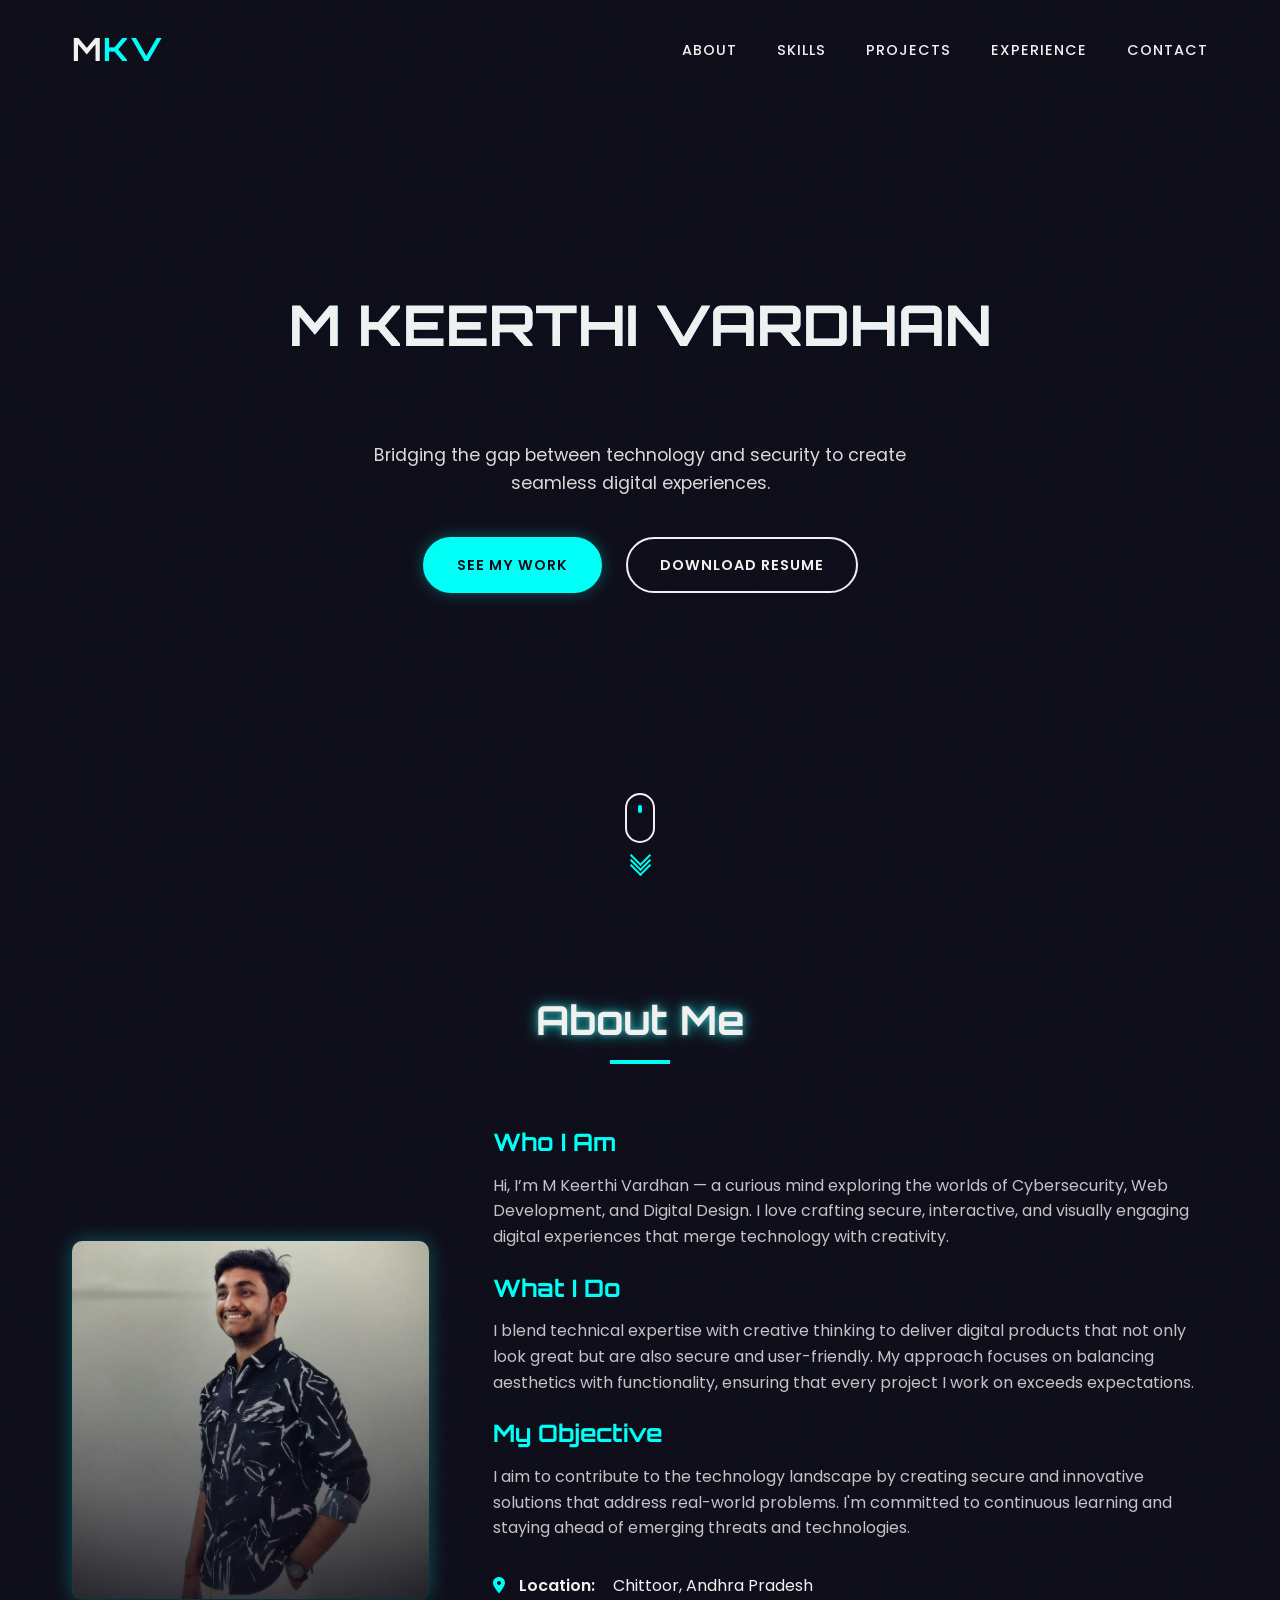
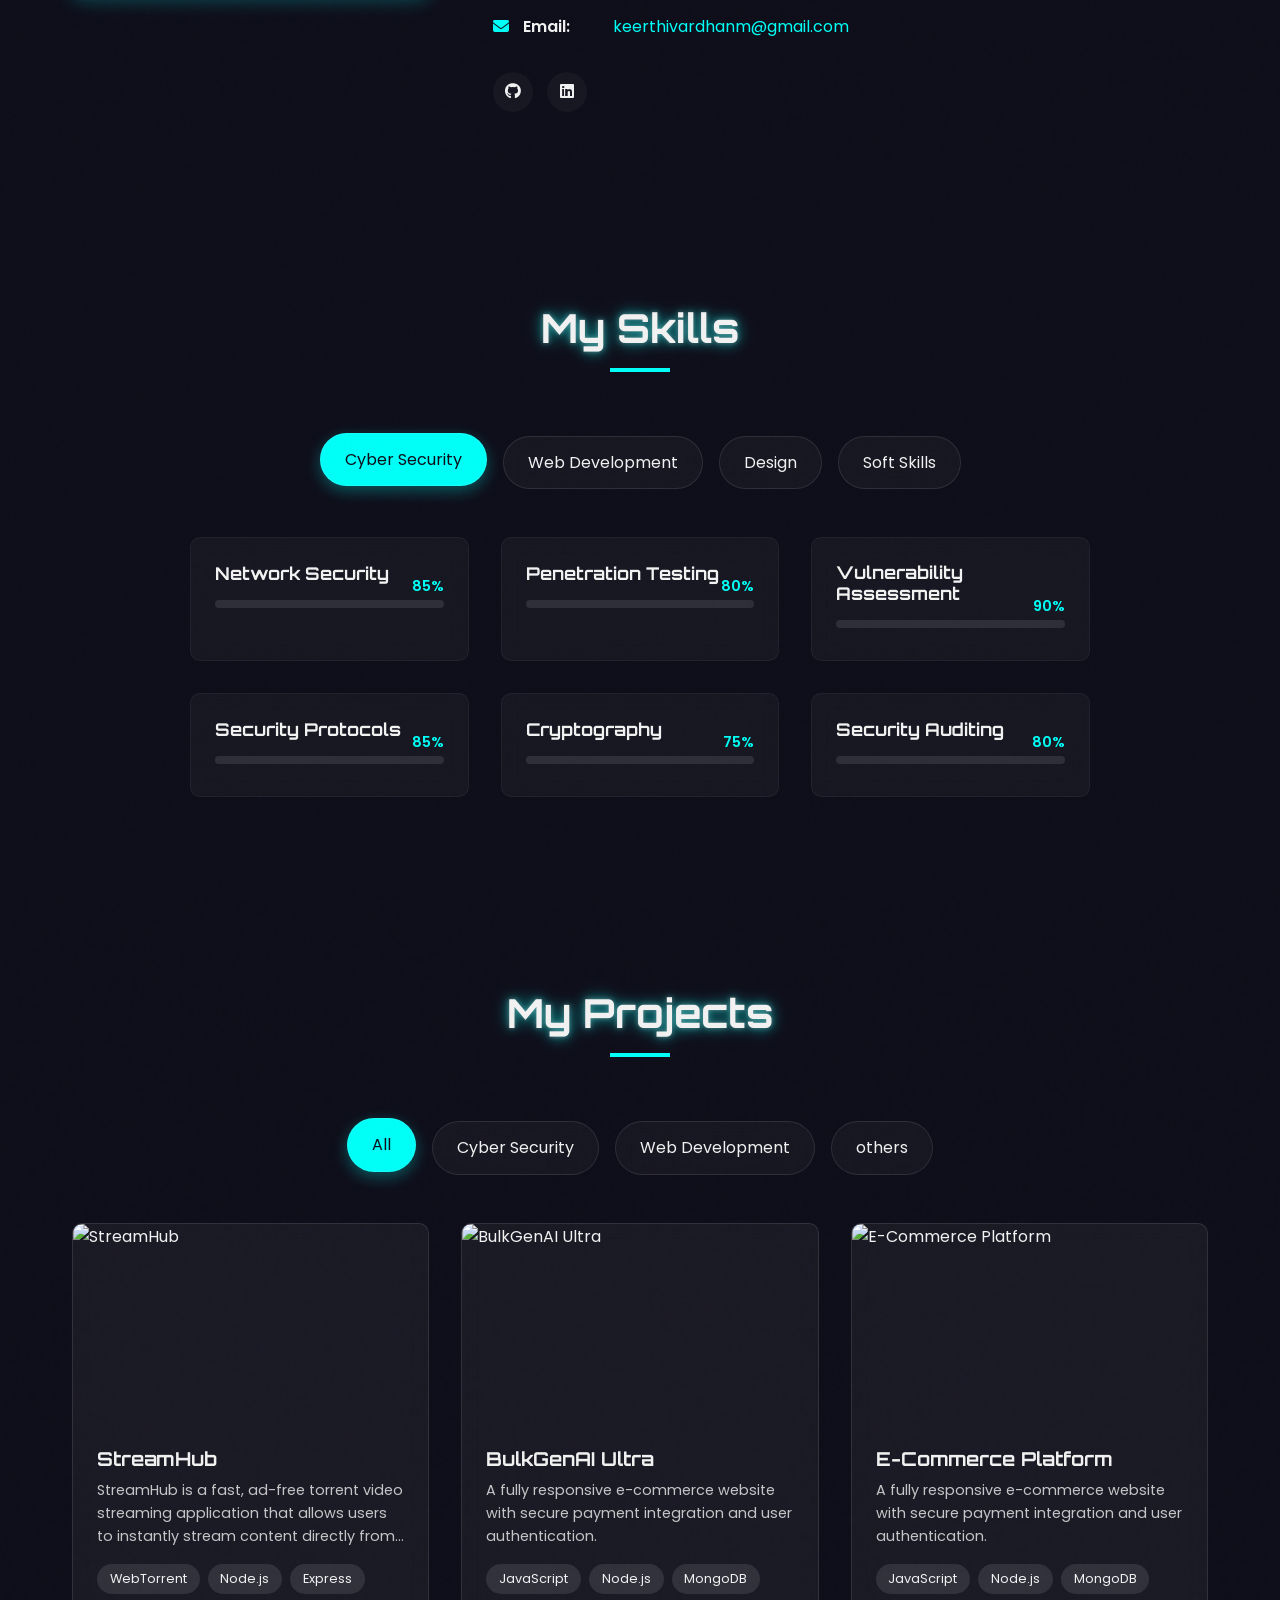
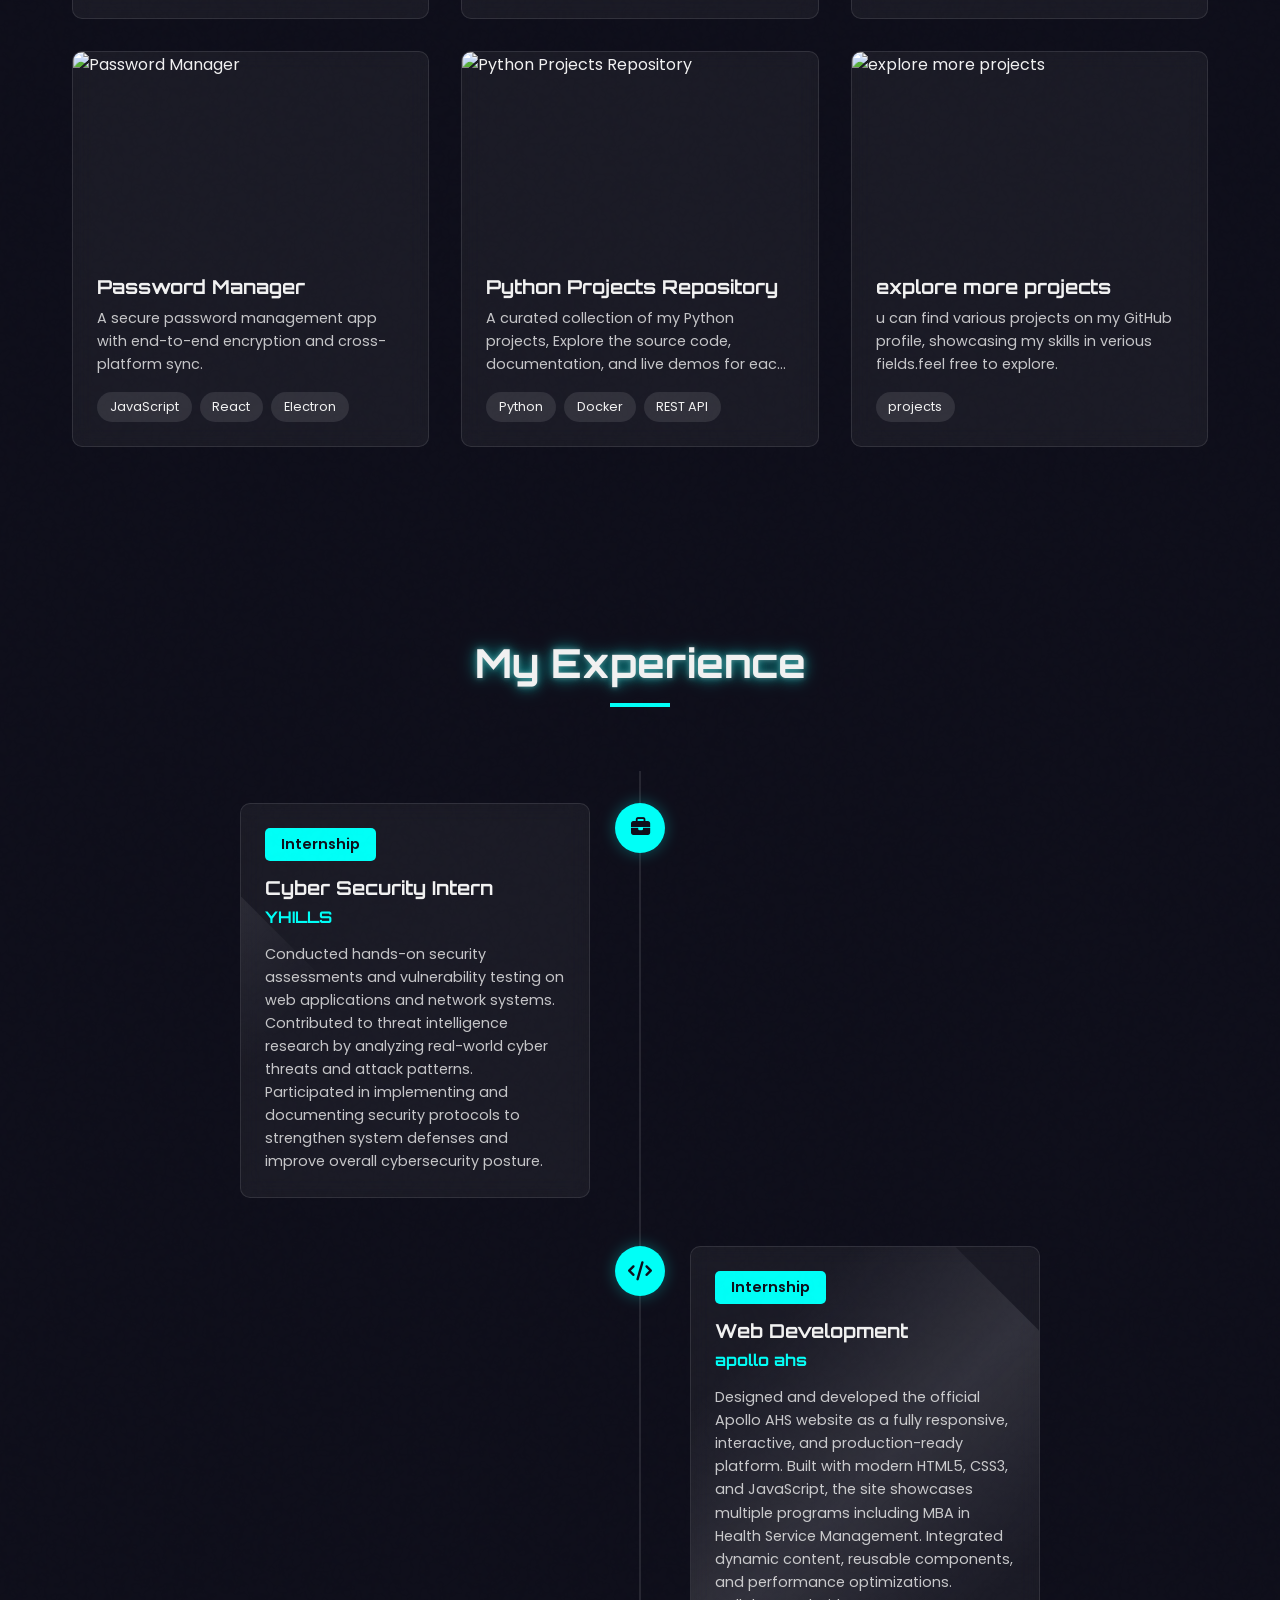
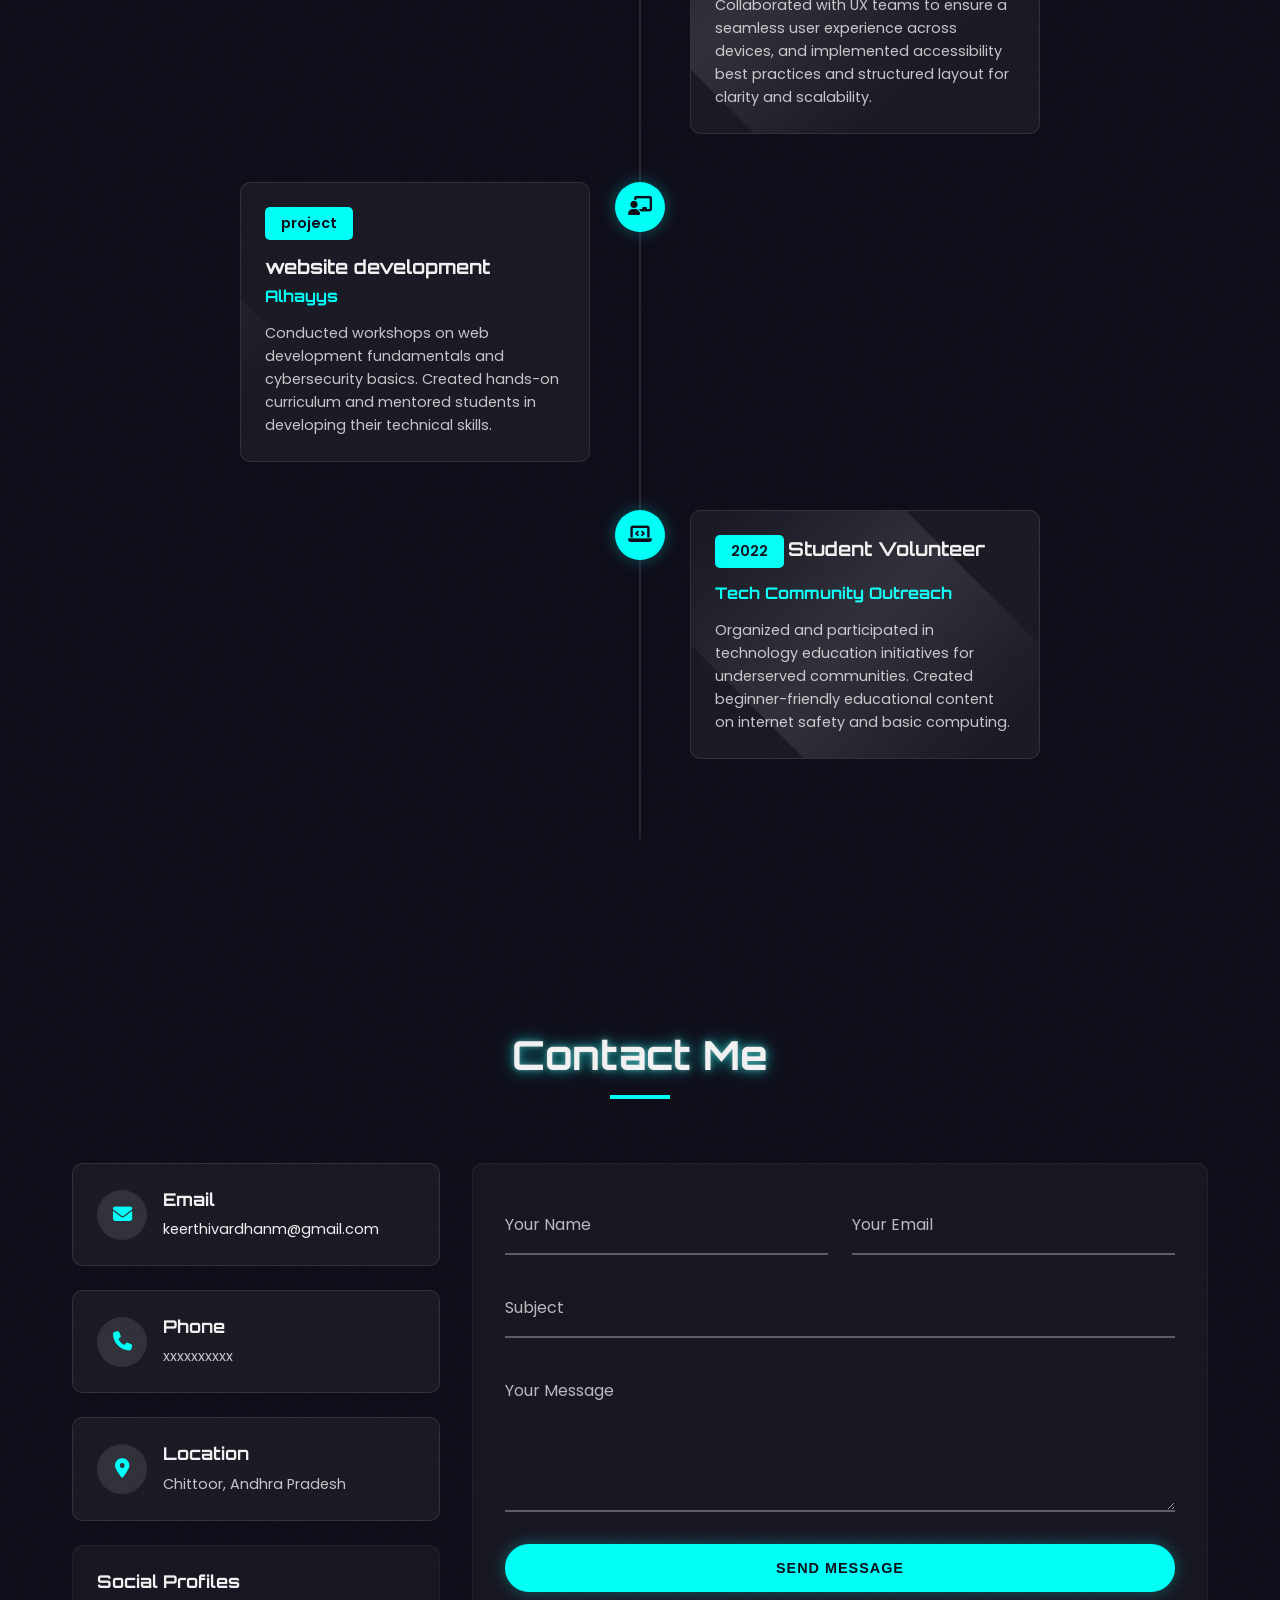
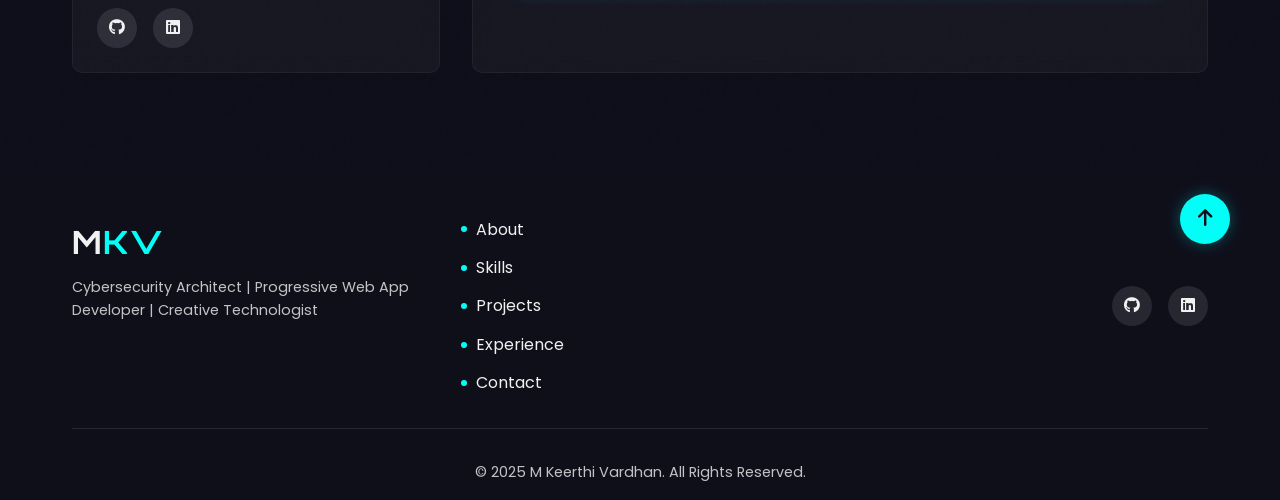
==== commit ccea072e: "Update index.html" ====
--- a/index.html
+++ b/index.html
@@ -66,7 +66,7 @@
                 <p class="hero-description">Bridging the gap between technology and security to create seamless digital experiences.</p>
                 <div class="hero-buttons">
                     <a href="#projects" class="btn btn-primary">See My Work</a>
-                    <a href="https://drive.google.com/file/d/1435V97Zccs1gp2vOLtmWzsWnTULaZzu7/view?usp=sharing" class="btn btn-secondary" id="download-resume" target="_blank">Download Resume</a>
+                    <a href="https://drive.google.com/file/d/1RBzpHd8hhccT8lj8CnAQlK45ywrjRmn6/view?usp=drivesdk" class="btn btn-secondary" id="download-resume" target="_blank">Download Resume</a>
                 </div>
             </div>
         </div>
--- a/css/style.css
+++ b/css/style.css
@@ -1621,4 +1621,4 @@
 
 .delay-5 {
     animation-delay: 0.5s;
-}+}
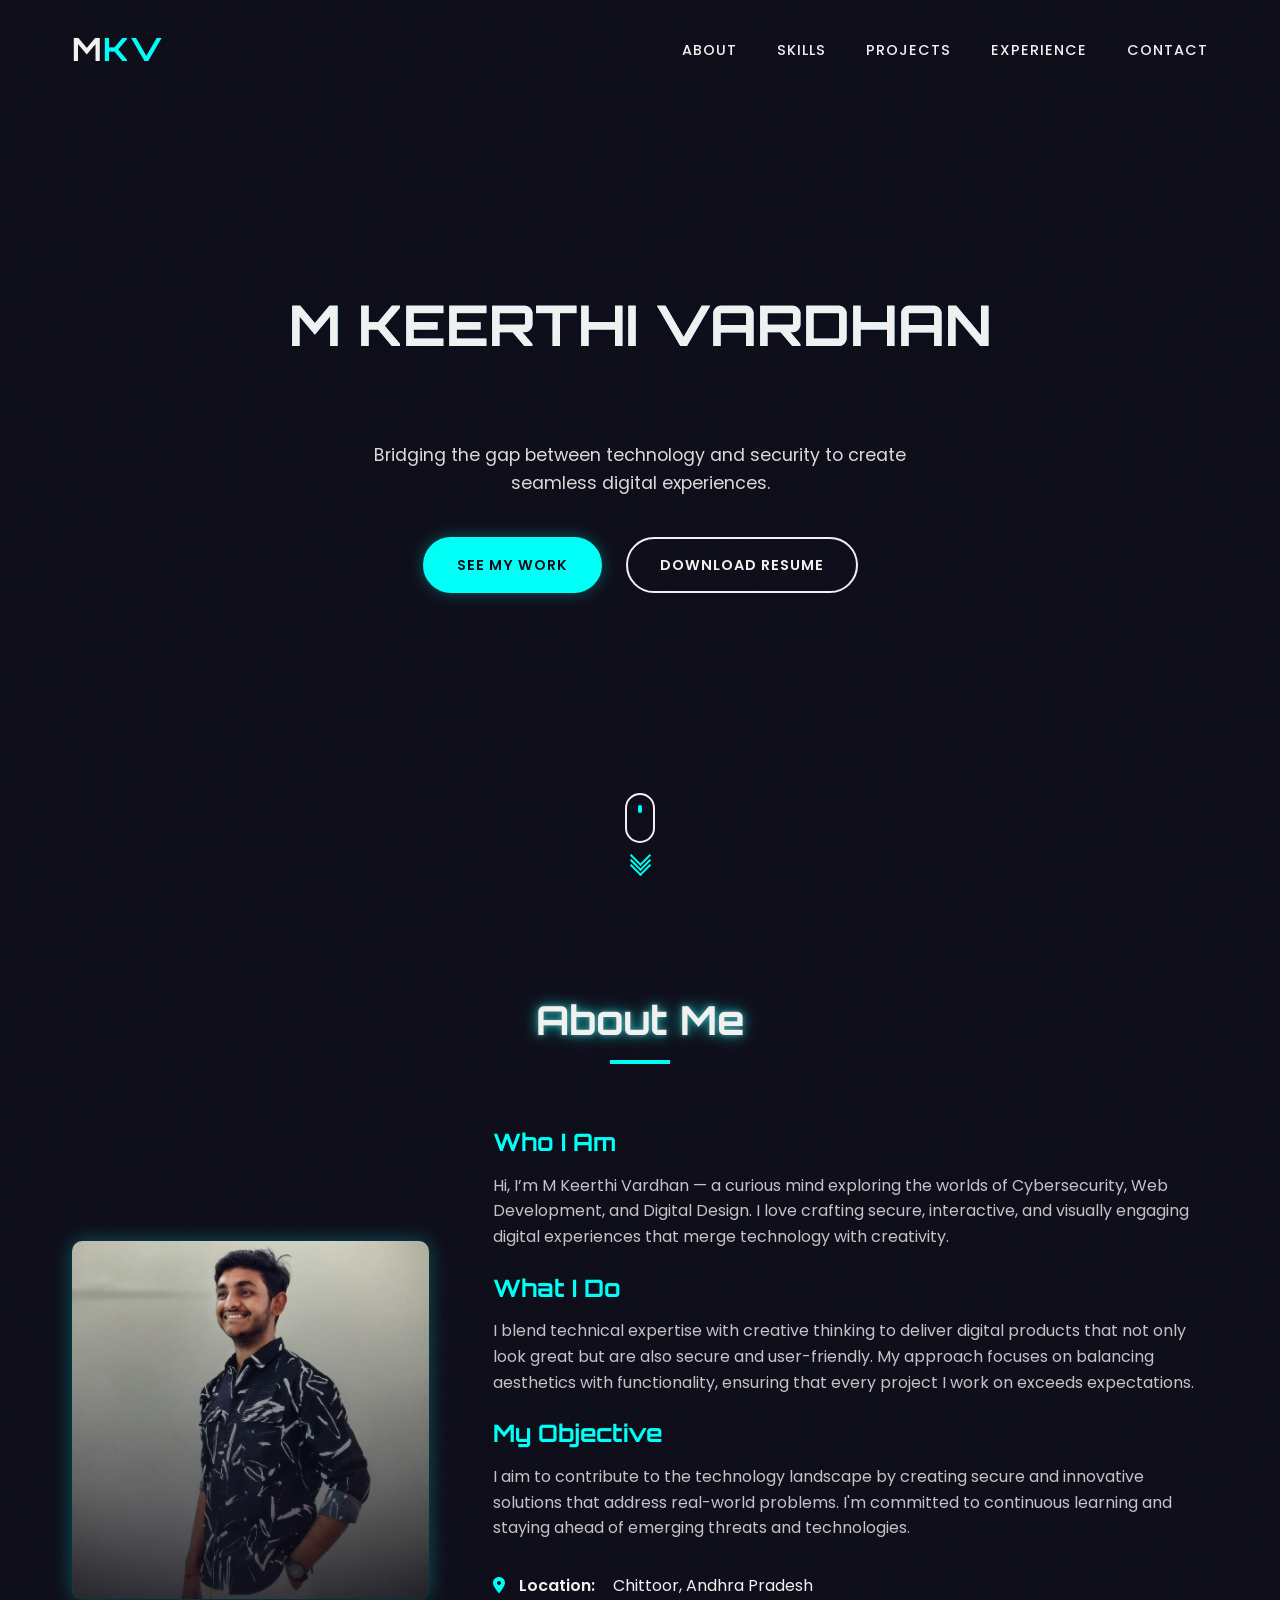
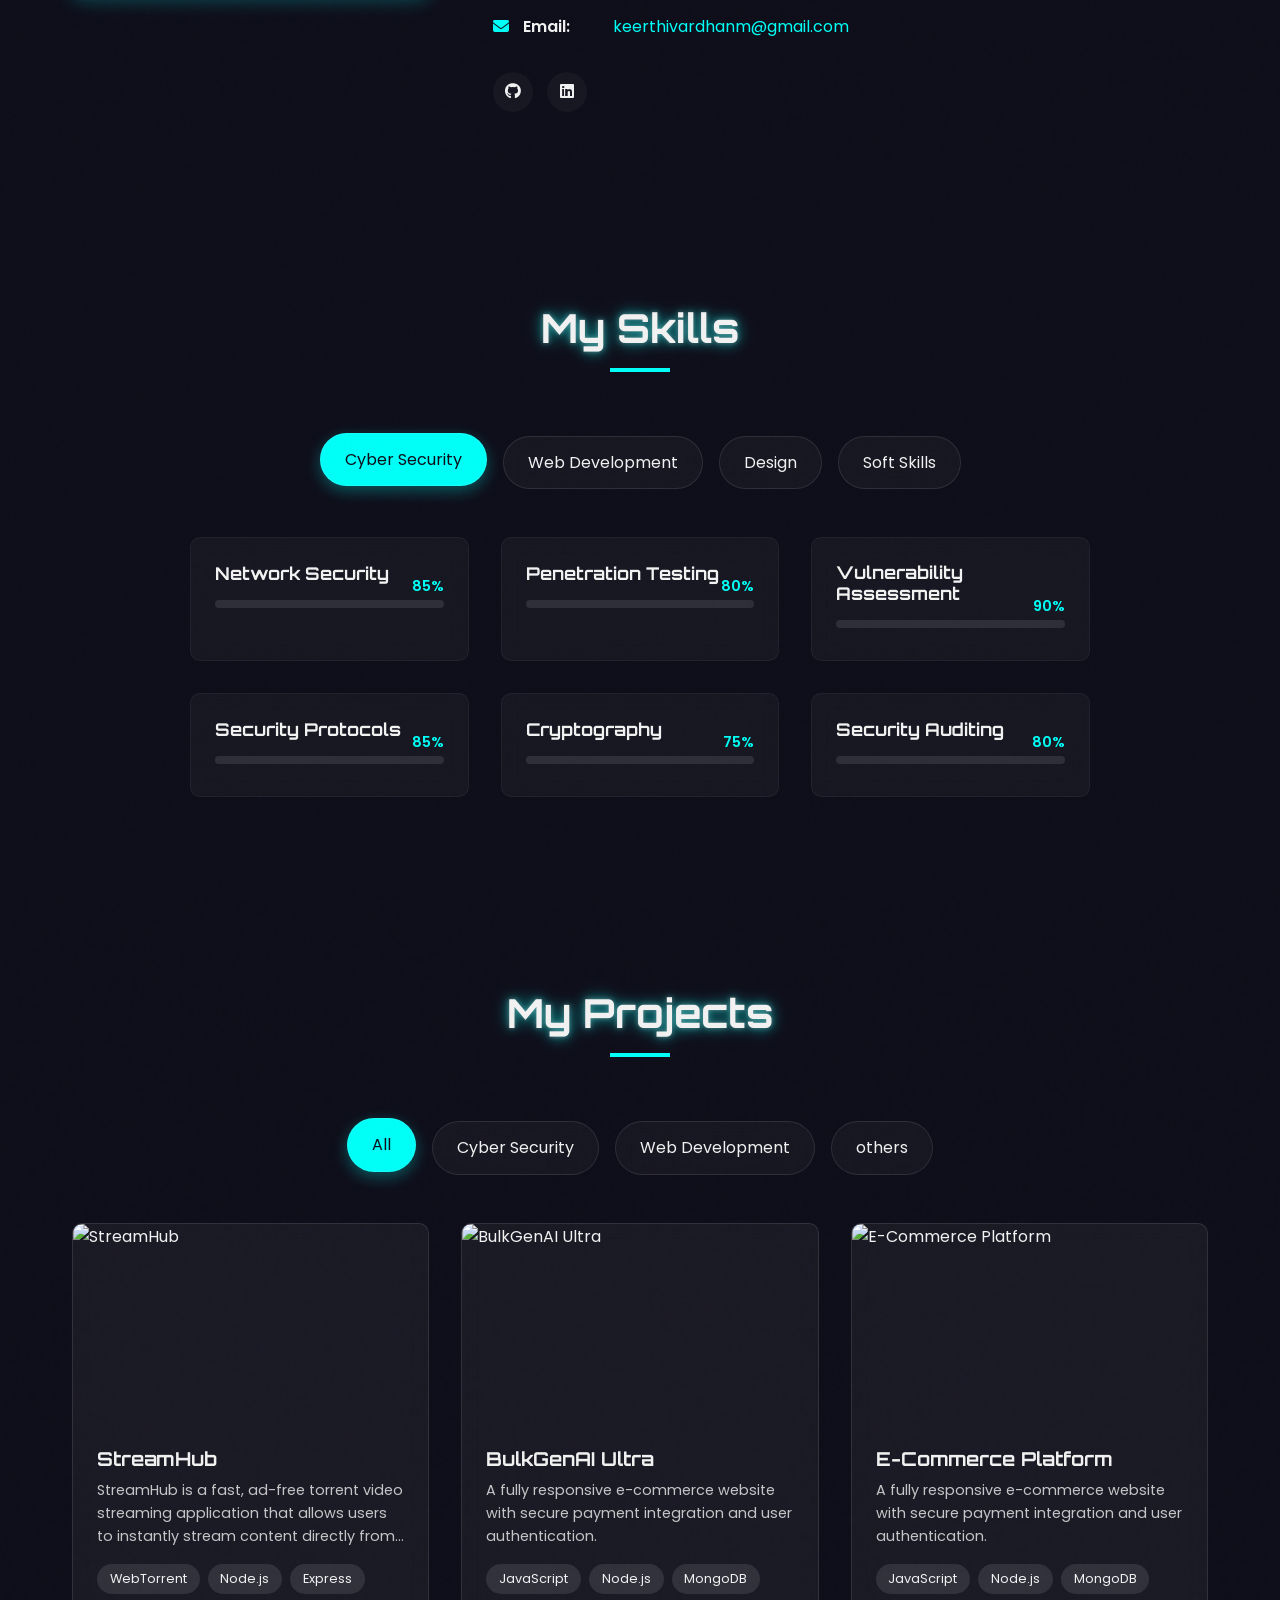
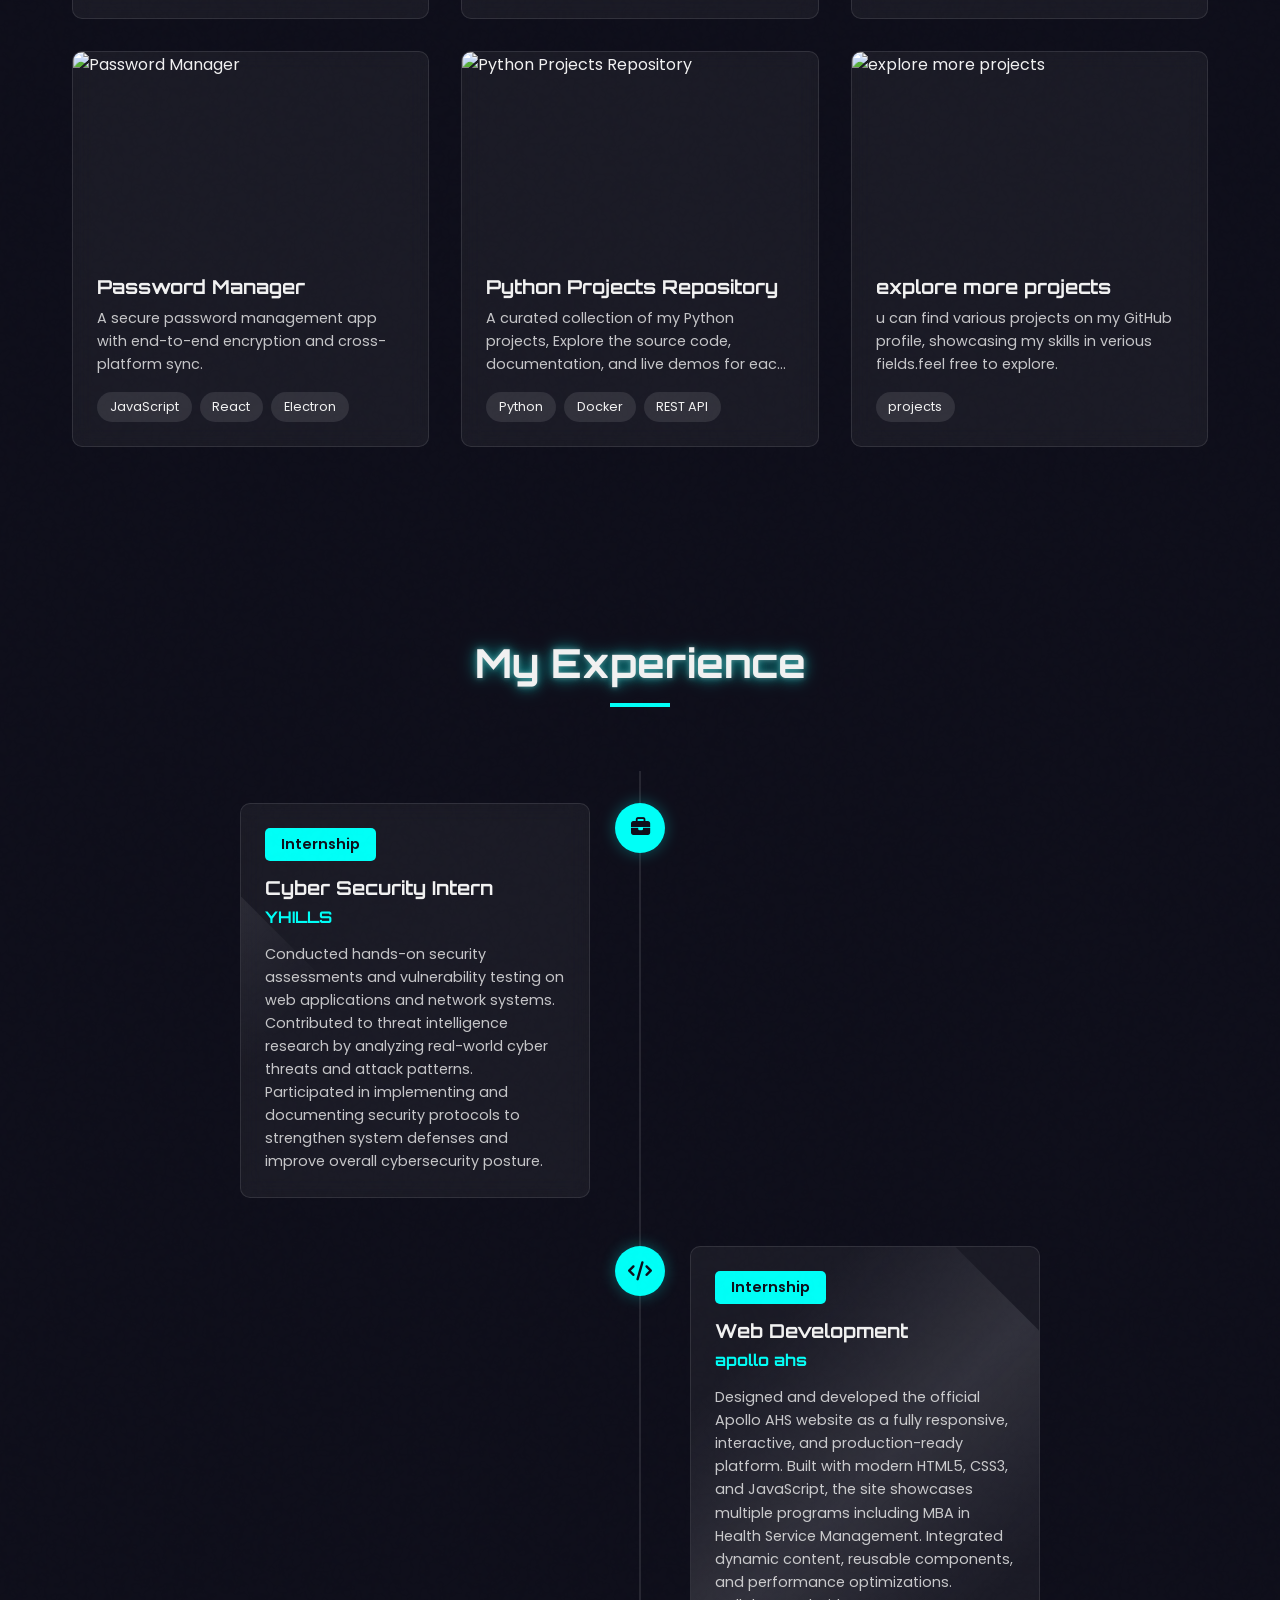
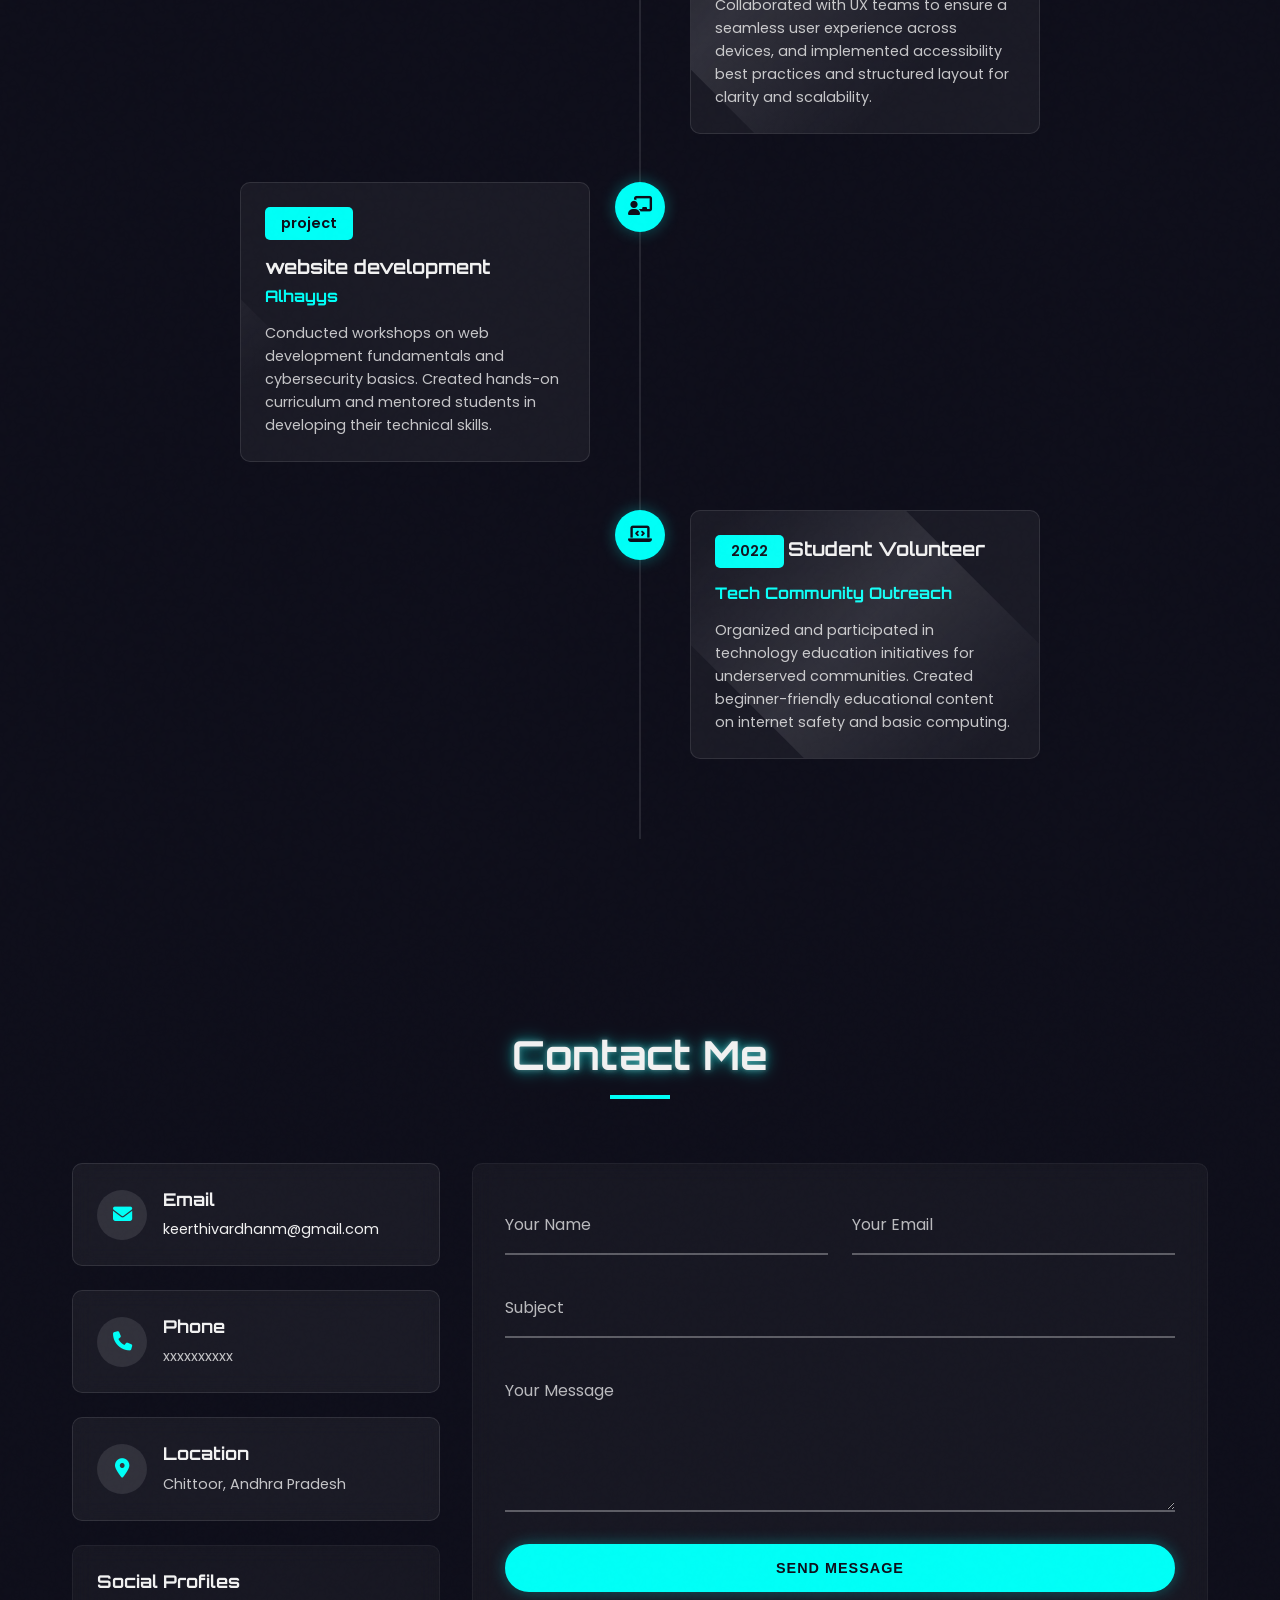
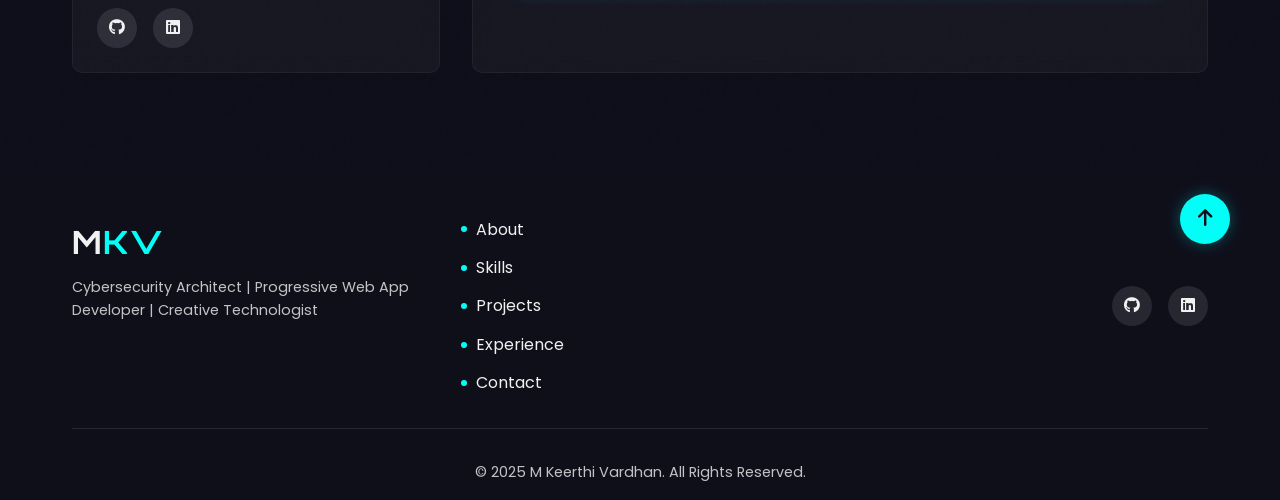
==== commit 3983477a: "Update index.html" ====
--- a/index.html
+++ b/index.html
@@ -66,7 +66,7 @@
                 <p class="hero-description">Bridging the gap between technology and security to create seamless digital experiences.</p>
                 <div class="hero-buttons">
                     <a href="#projects" class="btn btn-primary">See My Work</a>
-                    <a href="https://drive.google.com/file/d/1RBzpHd8hhccT8lj8CnAQlK45ywrjRmn6/view?usp=drivesdk" class="btn btn-secondary" id="download-resume" target="_blank">Download Resume</a>
+                    <a href="https://drive.google.com/file/d/1RBzpHd8hhccT8lj8CnAQlK45ywrjRmn6/view" class="btn btn-secondary" id="download-resume" target="_blank">Download Resume</a>
                 </div>
             </div>
         </div>
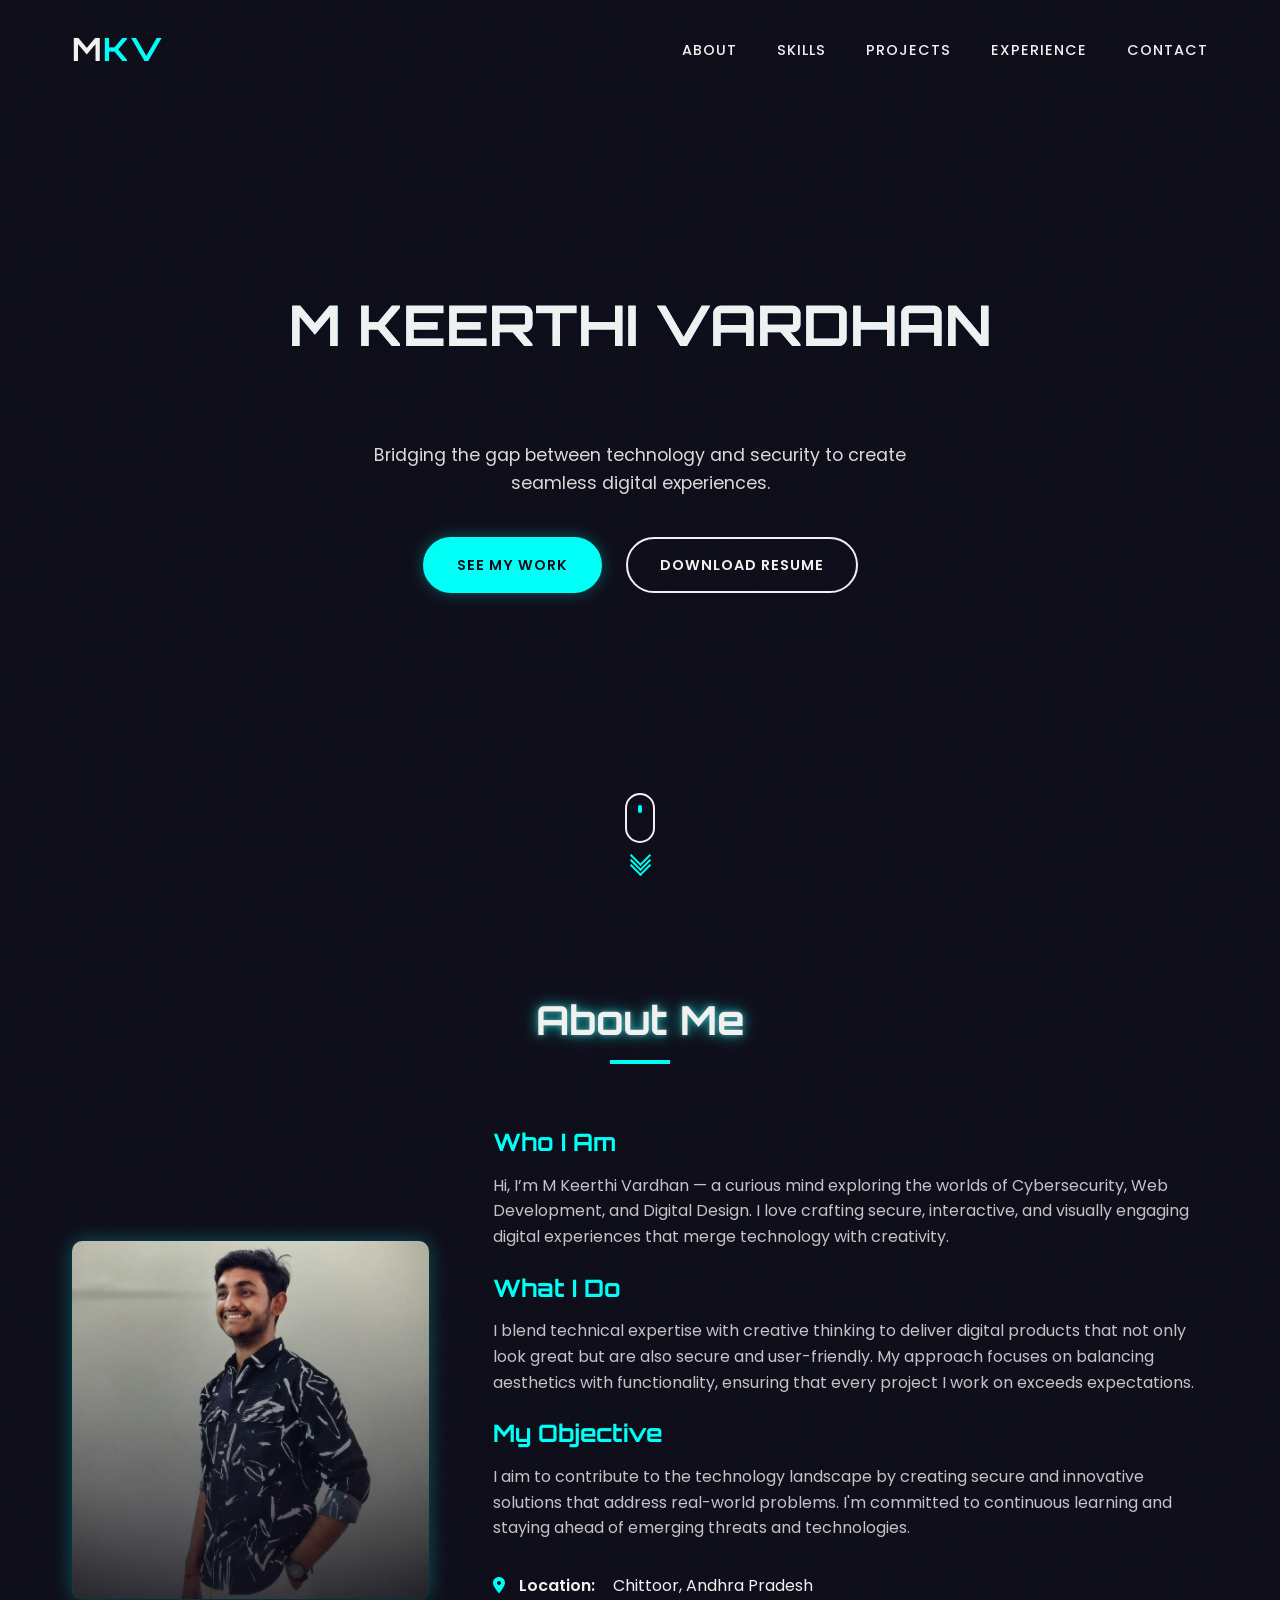
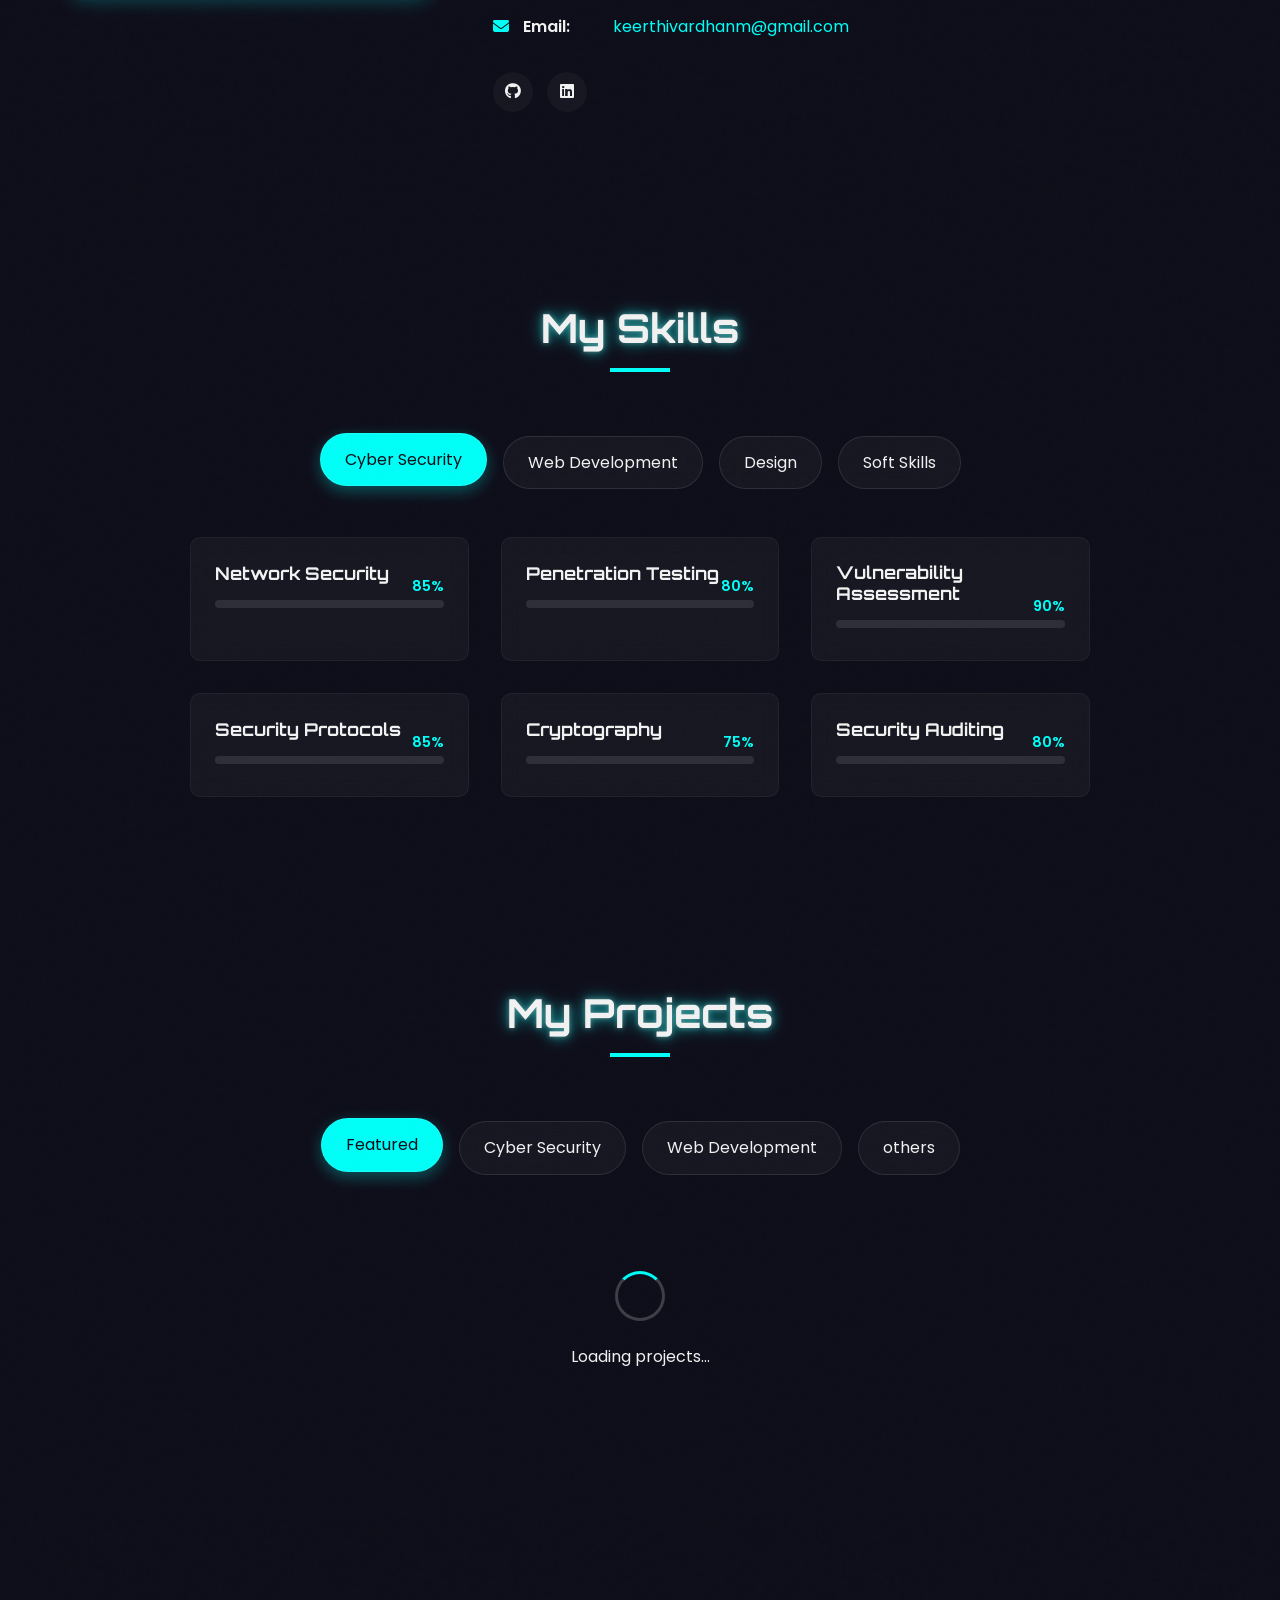
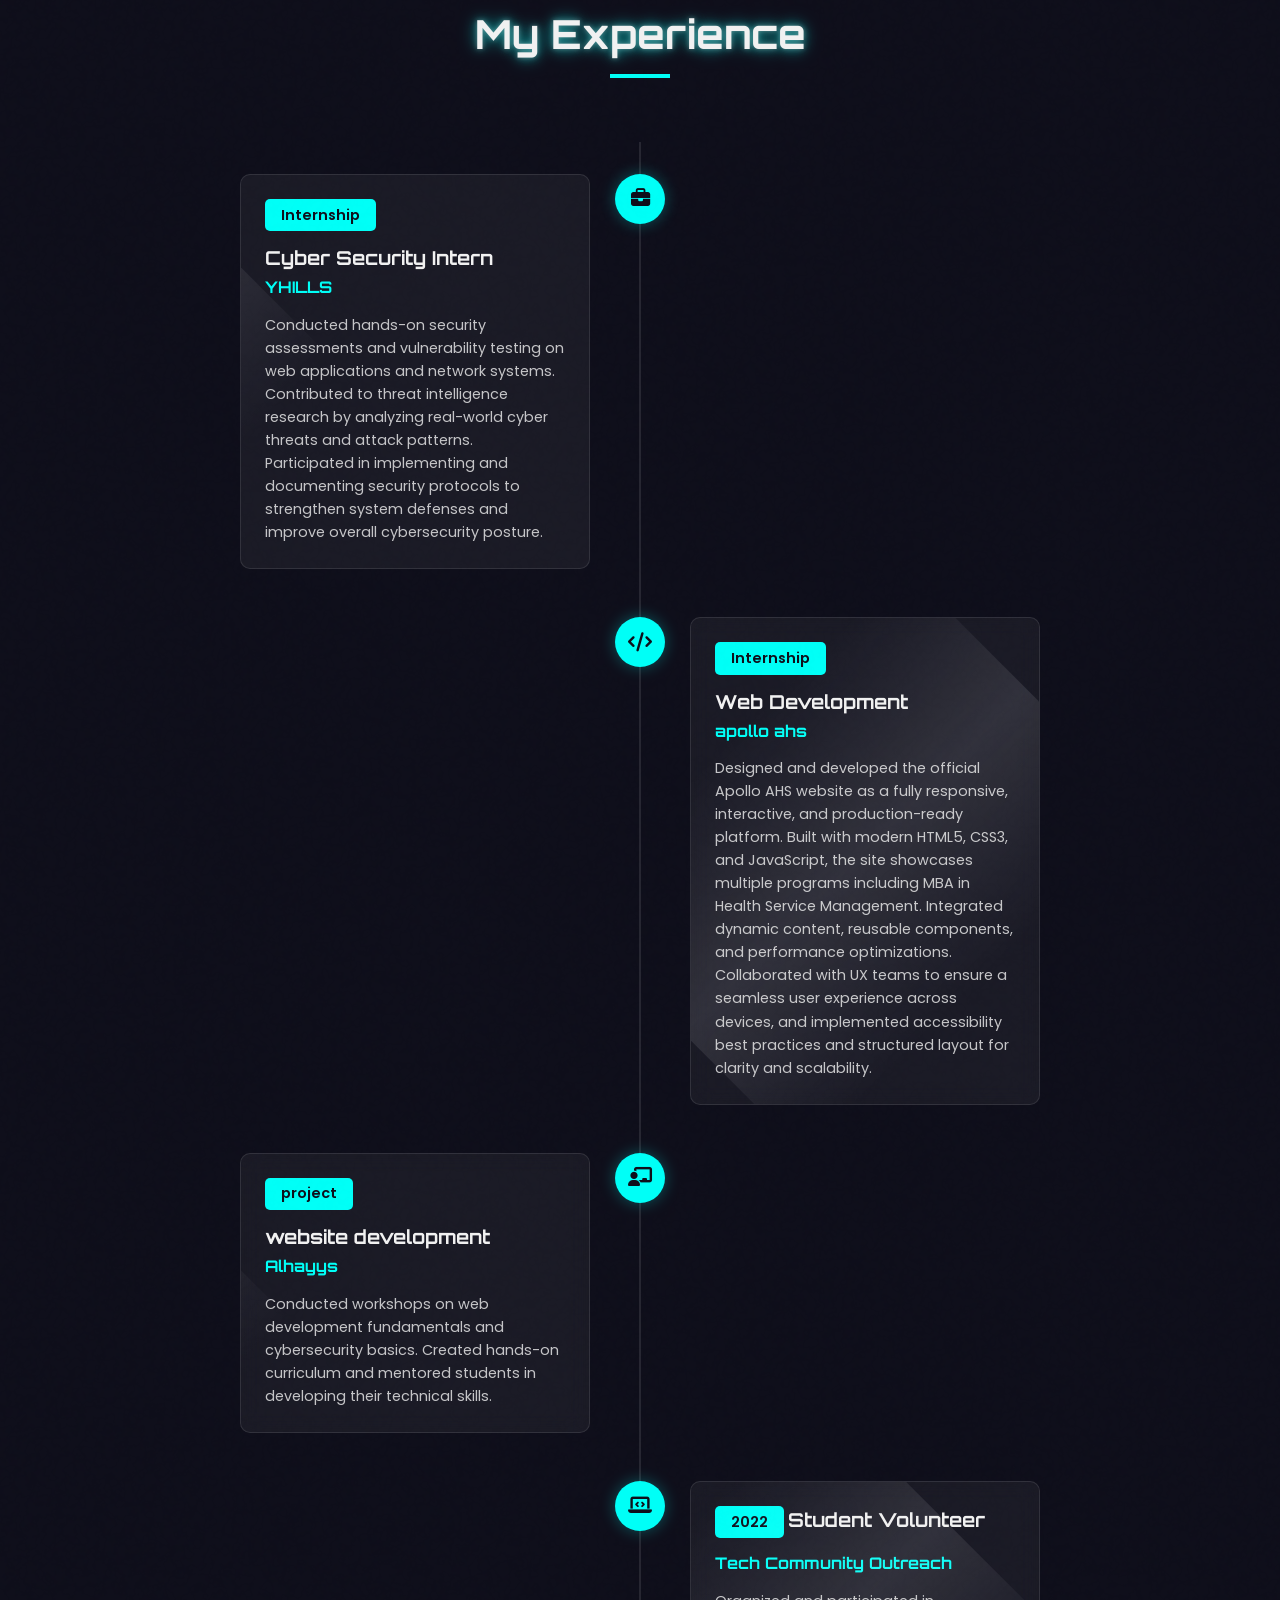
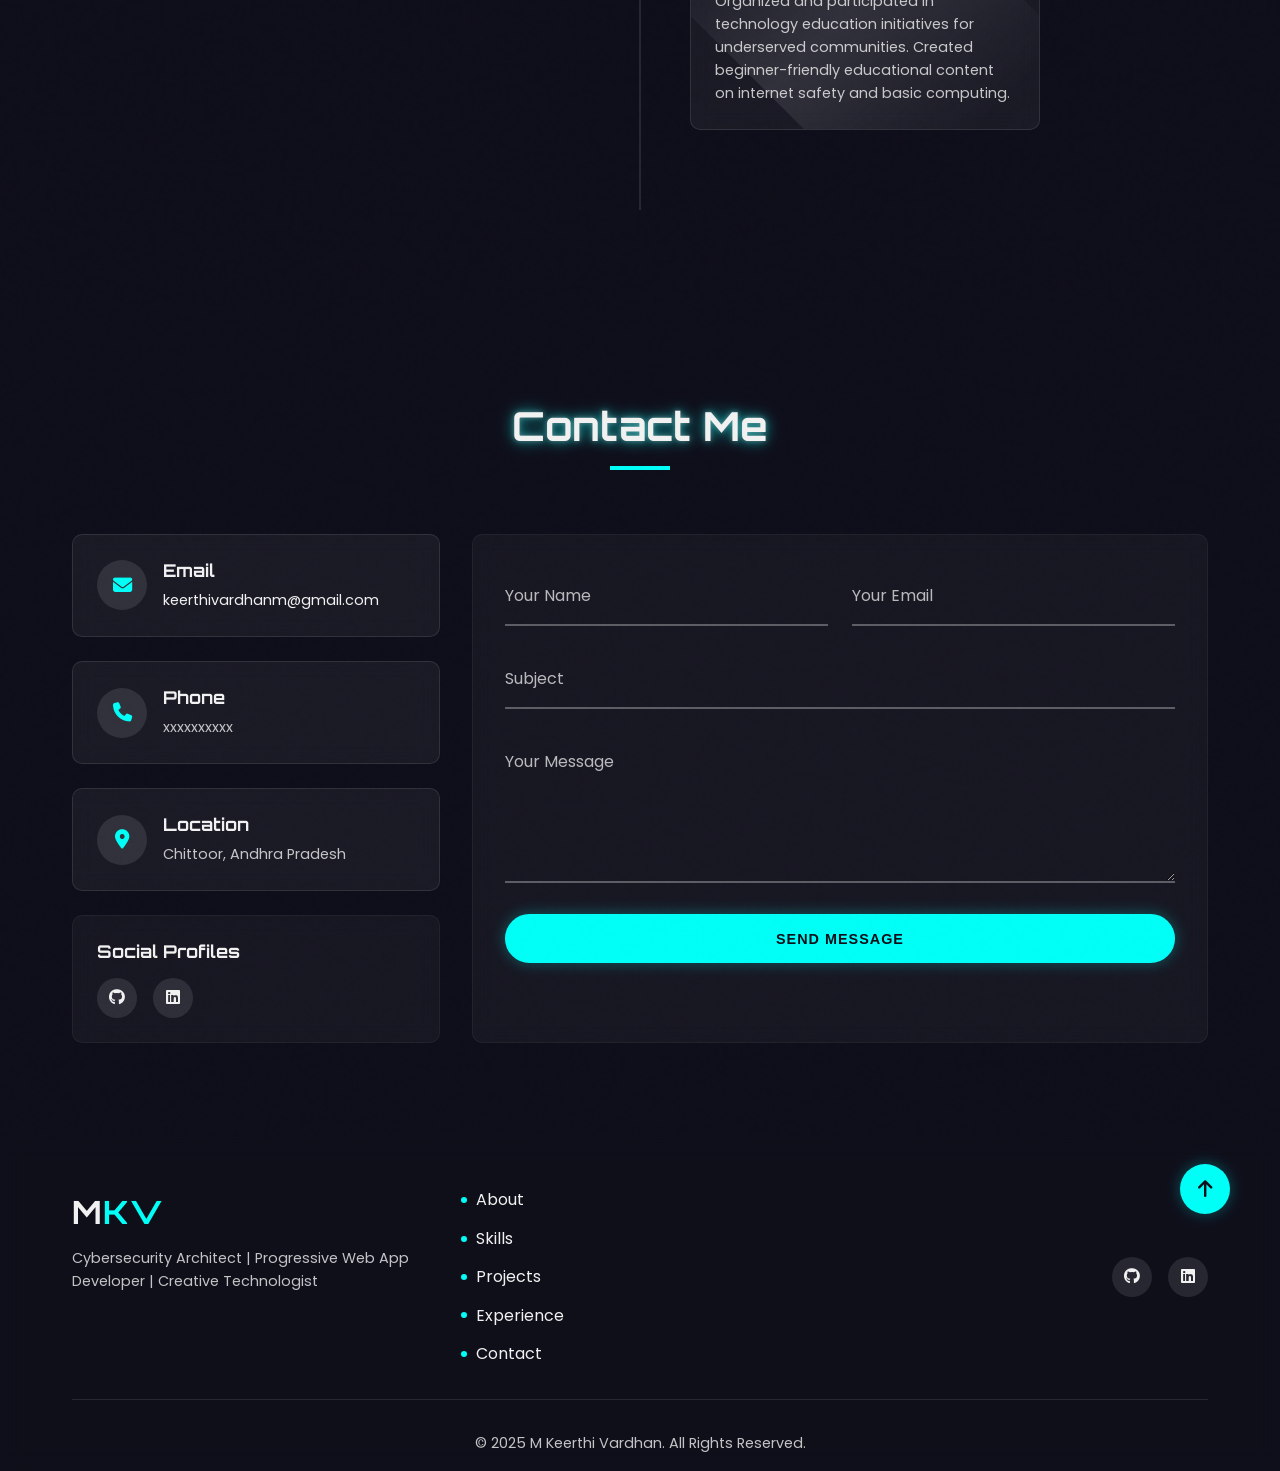
==== commit ea89aacb: "Change 'All' filter button to 'Featured'" ====
--- a/index.html
+++ b/index.html
@@ -448,7 +448,7 @@
                 <div class="underline"></div>
             </div>
             <div class="projects-filter">
-               <button class="filter-btn active" data-filter="all">All</button>
+               <button class="filter-btn active" data-filter="all">Featured</button>
                <button class="filter-btn" data-filter="cyber">Cyber Security</button>
                <button class="filter-btn" data-filter="web">Web Development</button>
                <button class="filter-btn" data-filter="others">others</button>
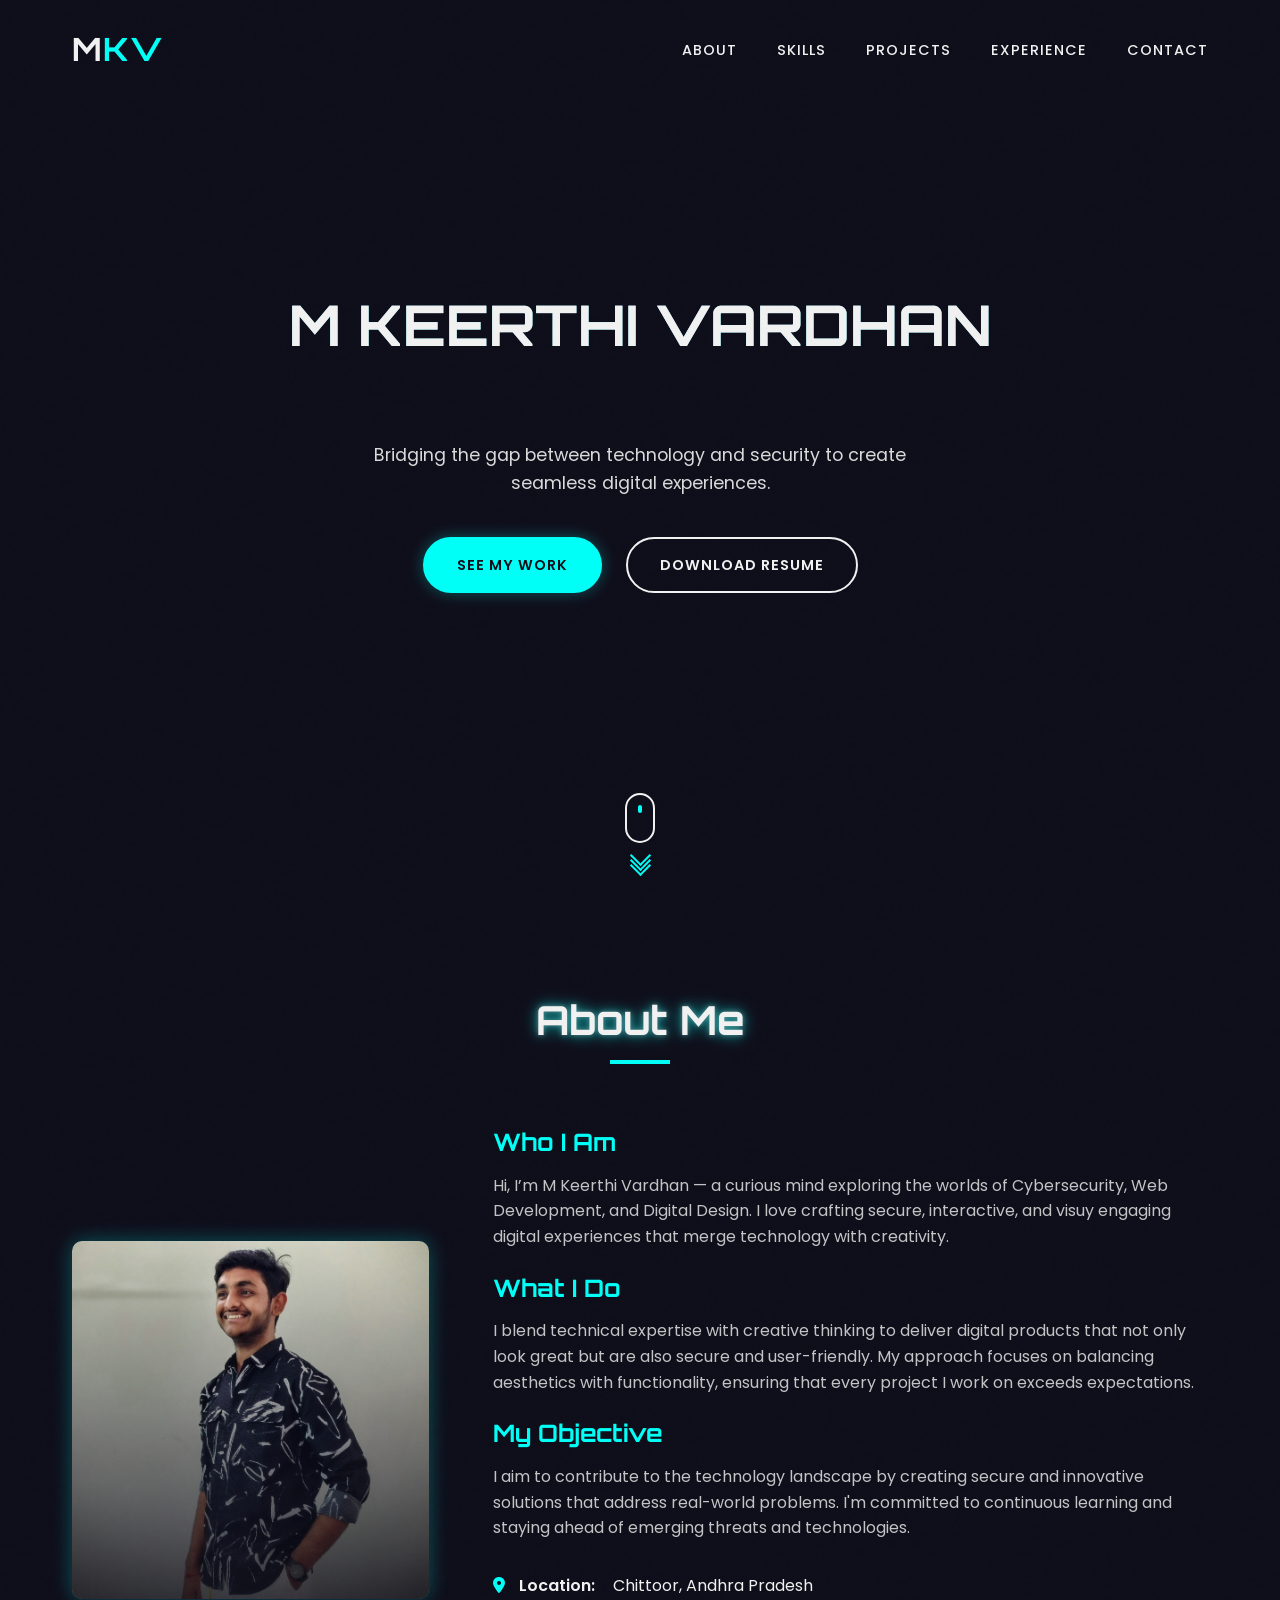
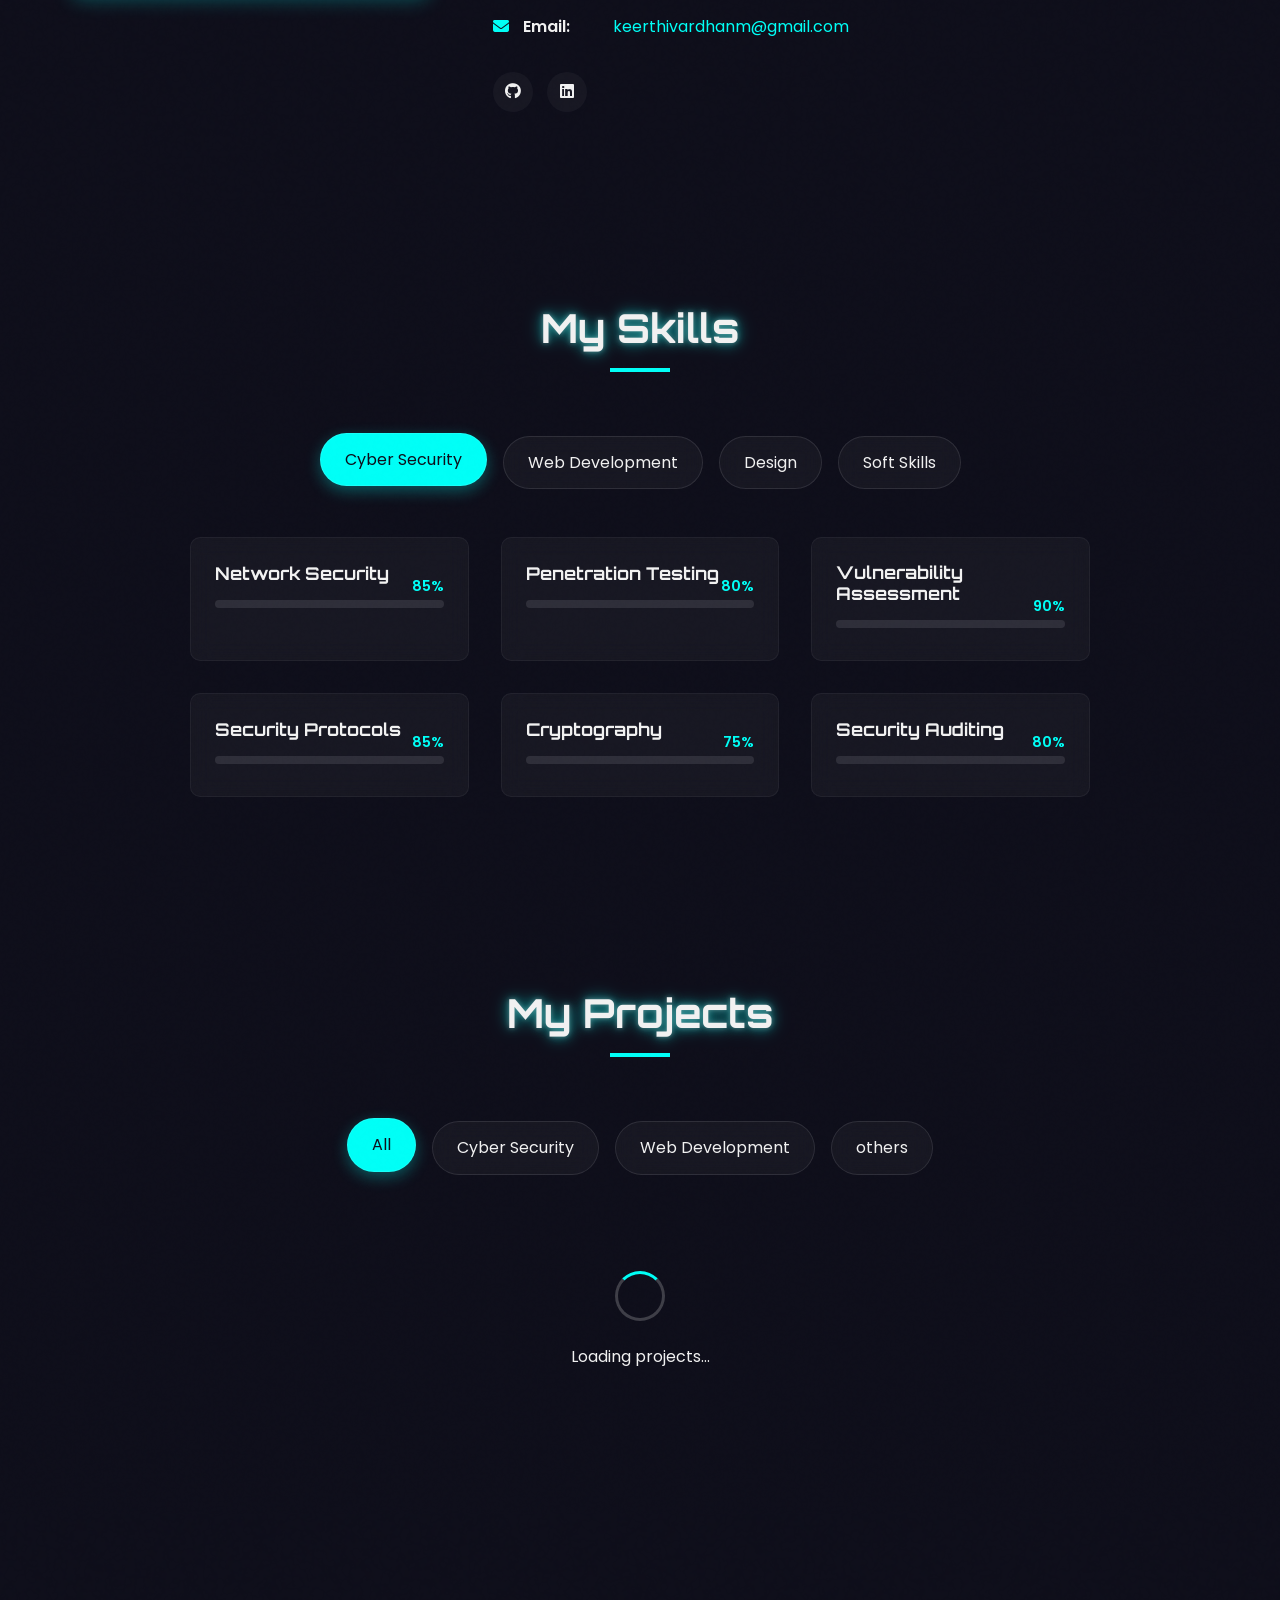
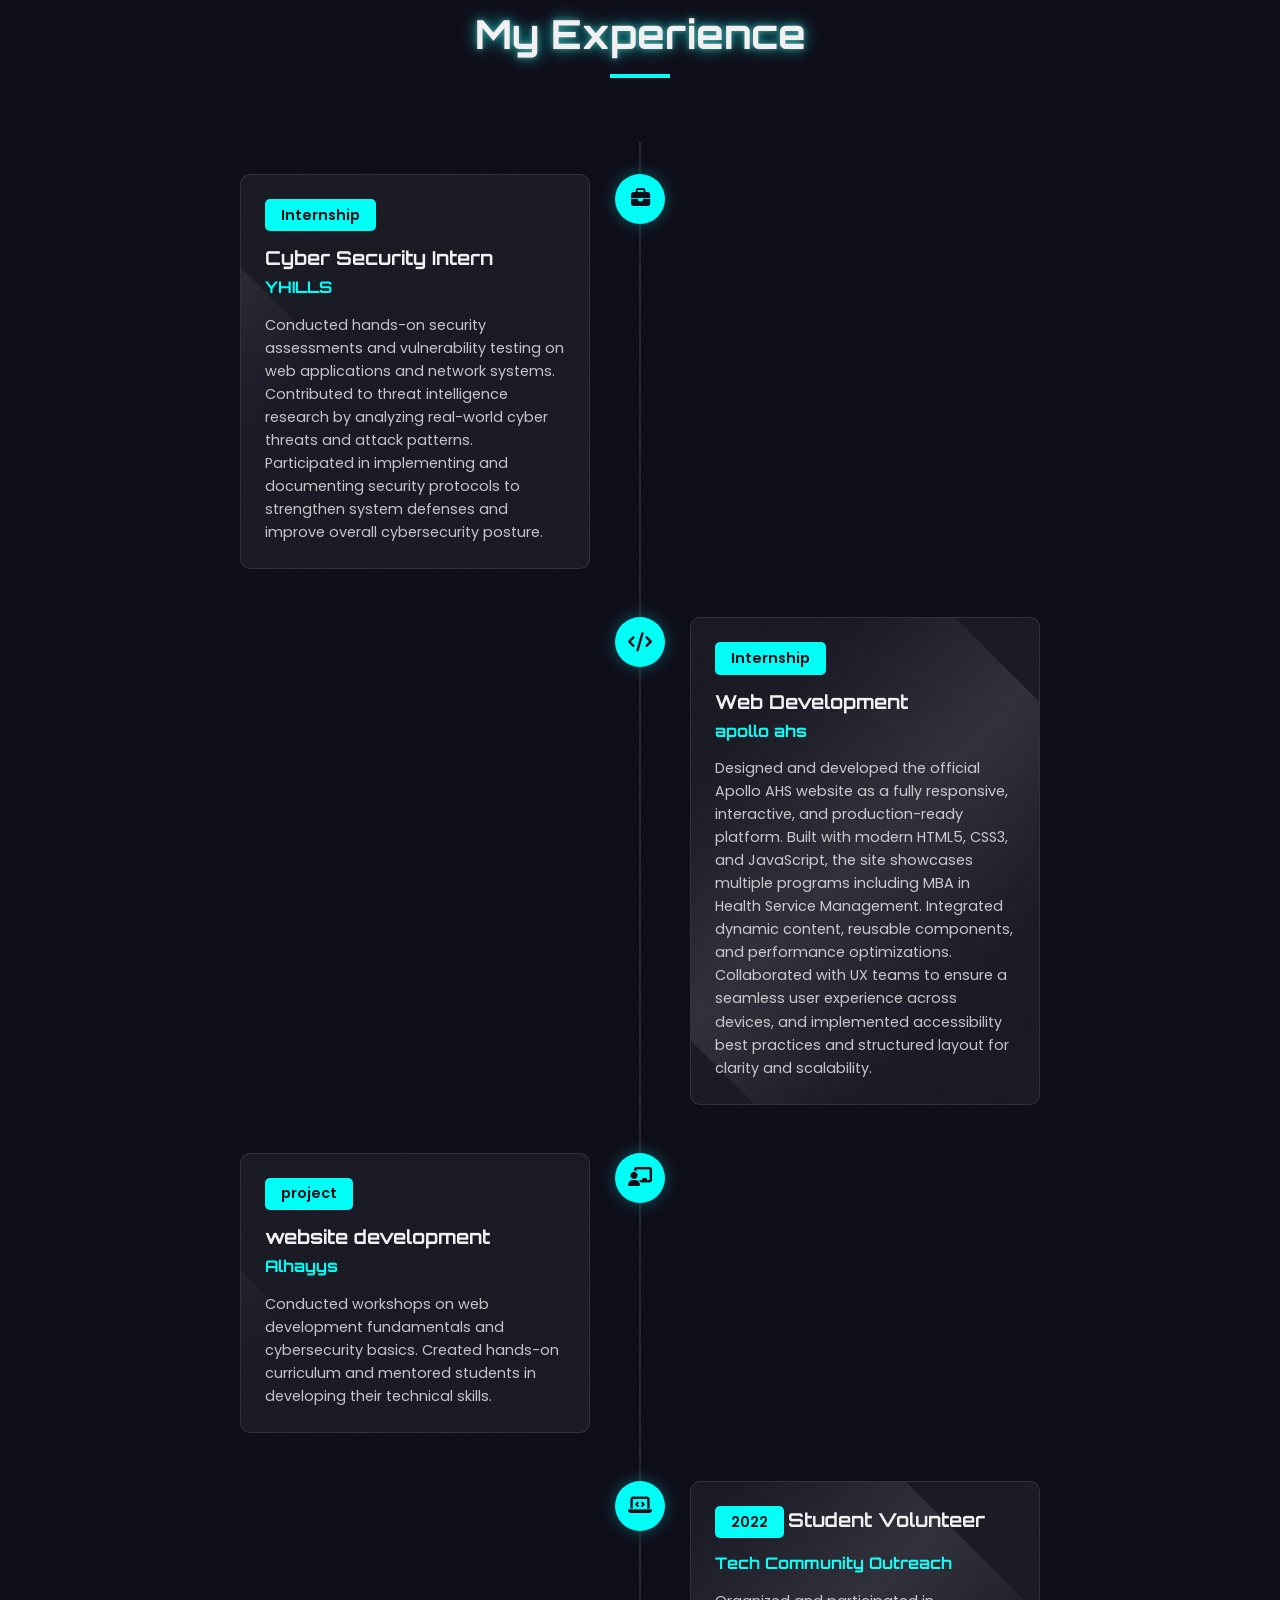
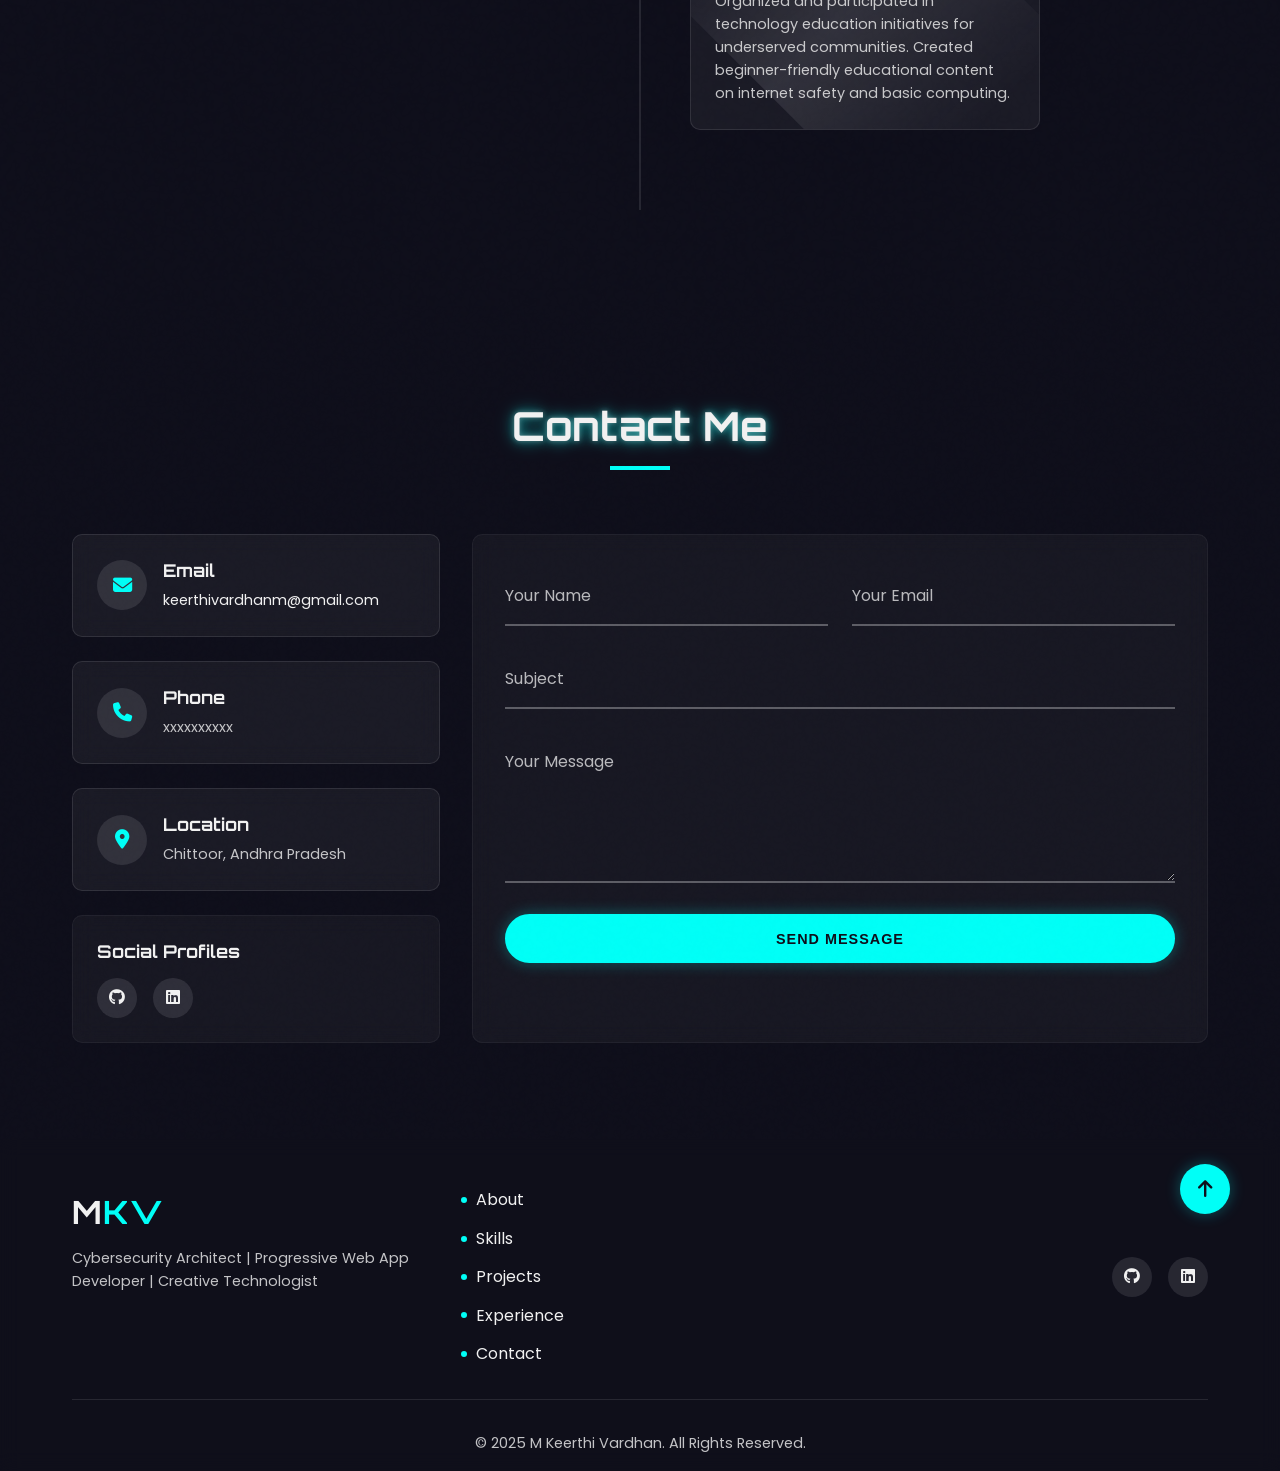
==== commit 515be1a0: "Update index.html" ====
--- a/index.html
+++ b/index.html
@@ -99,7 +99,7 @@
                 <div class="about-text">
                     <h3>Who I Am</h3>
                     <p>Hi, I’m M Keerthi Vardhan — a curious mind exploring the worlds of Cybersecurity, Web Development, and Digital Design.
-                        I love crafting secure, interactive, and visually engaging digital experiences that merge technology with creativity.
+                        I love crafting secure, interactive, and visuy engaging digital experiences that merge technology with creativity.
                     </p>
                     
                     <h3>What I Do</h3>
@@ -448,7 +448,7 @@
                 <div class="underline"></div>
             </div>
             <div class="projects-filter">
-               <button class="filter-btn active" data-filter="all">Featured</button>
+               <button class="filter-btn active" data-filter="all">All</button>
                <button class="filter-btn" data-filter="cyber">Cyber Security</button>
                <button class="filter-btn" data-filter="web">Web Development</button>
                <button class="filter-btn" data-filter="others">others</button>
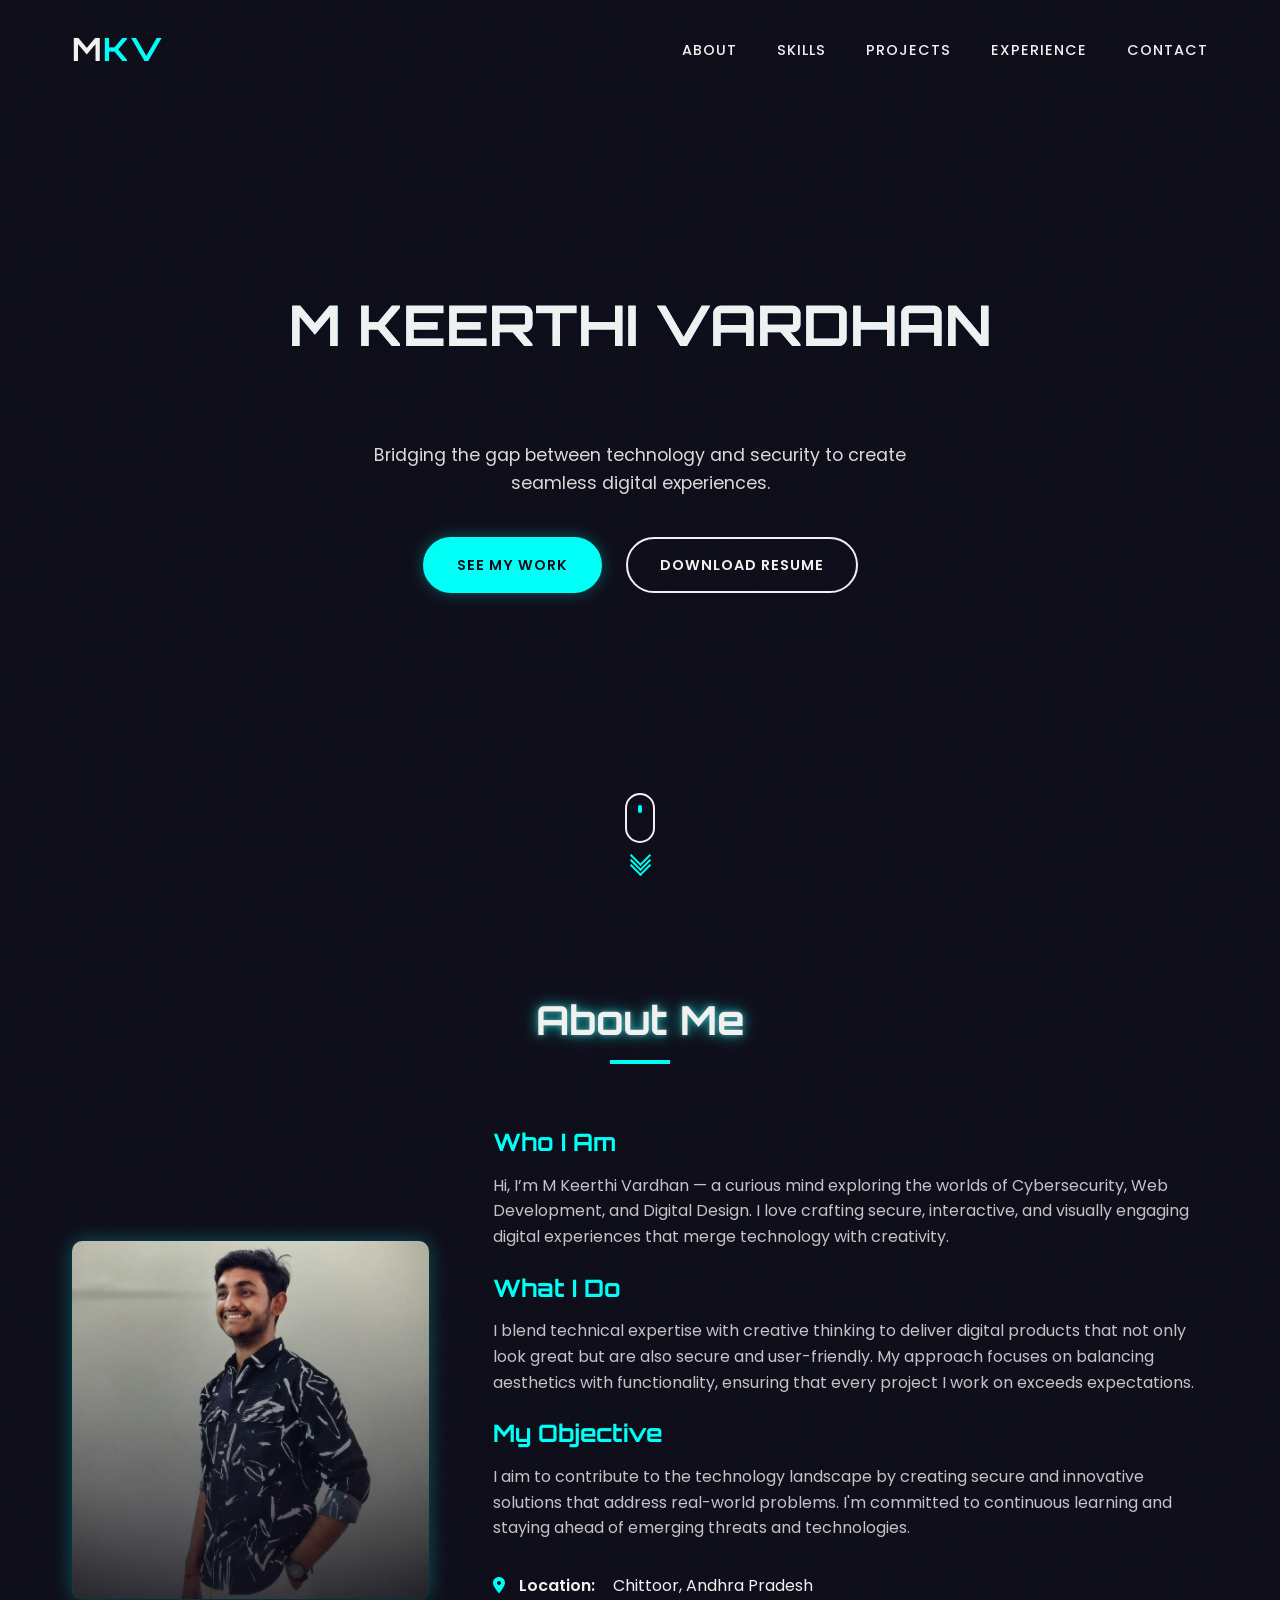
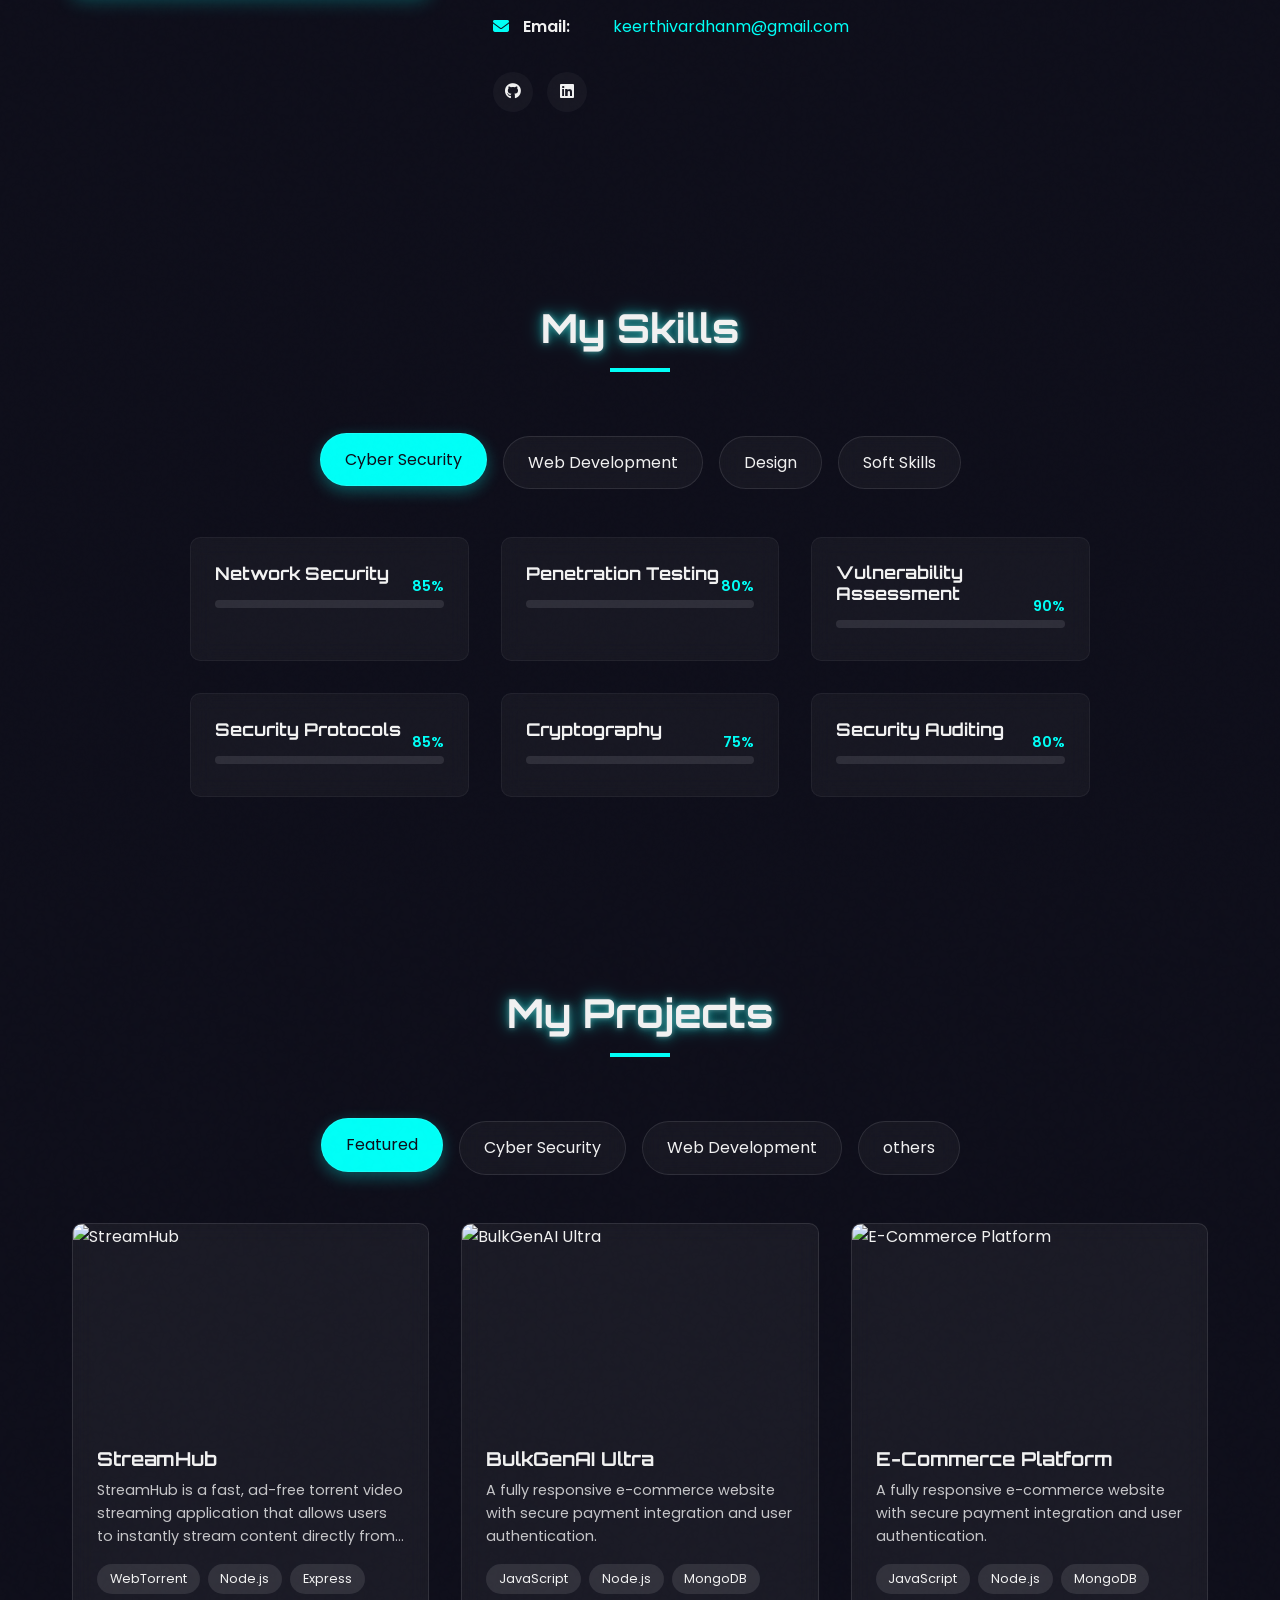
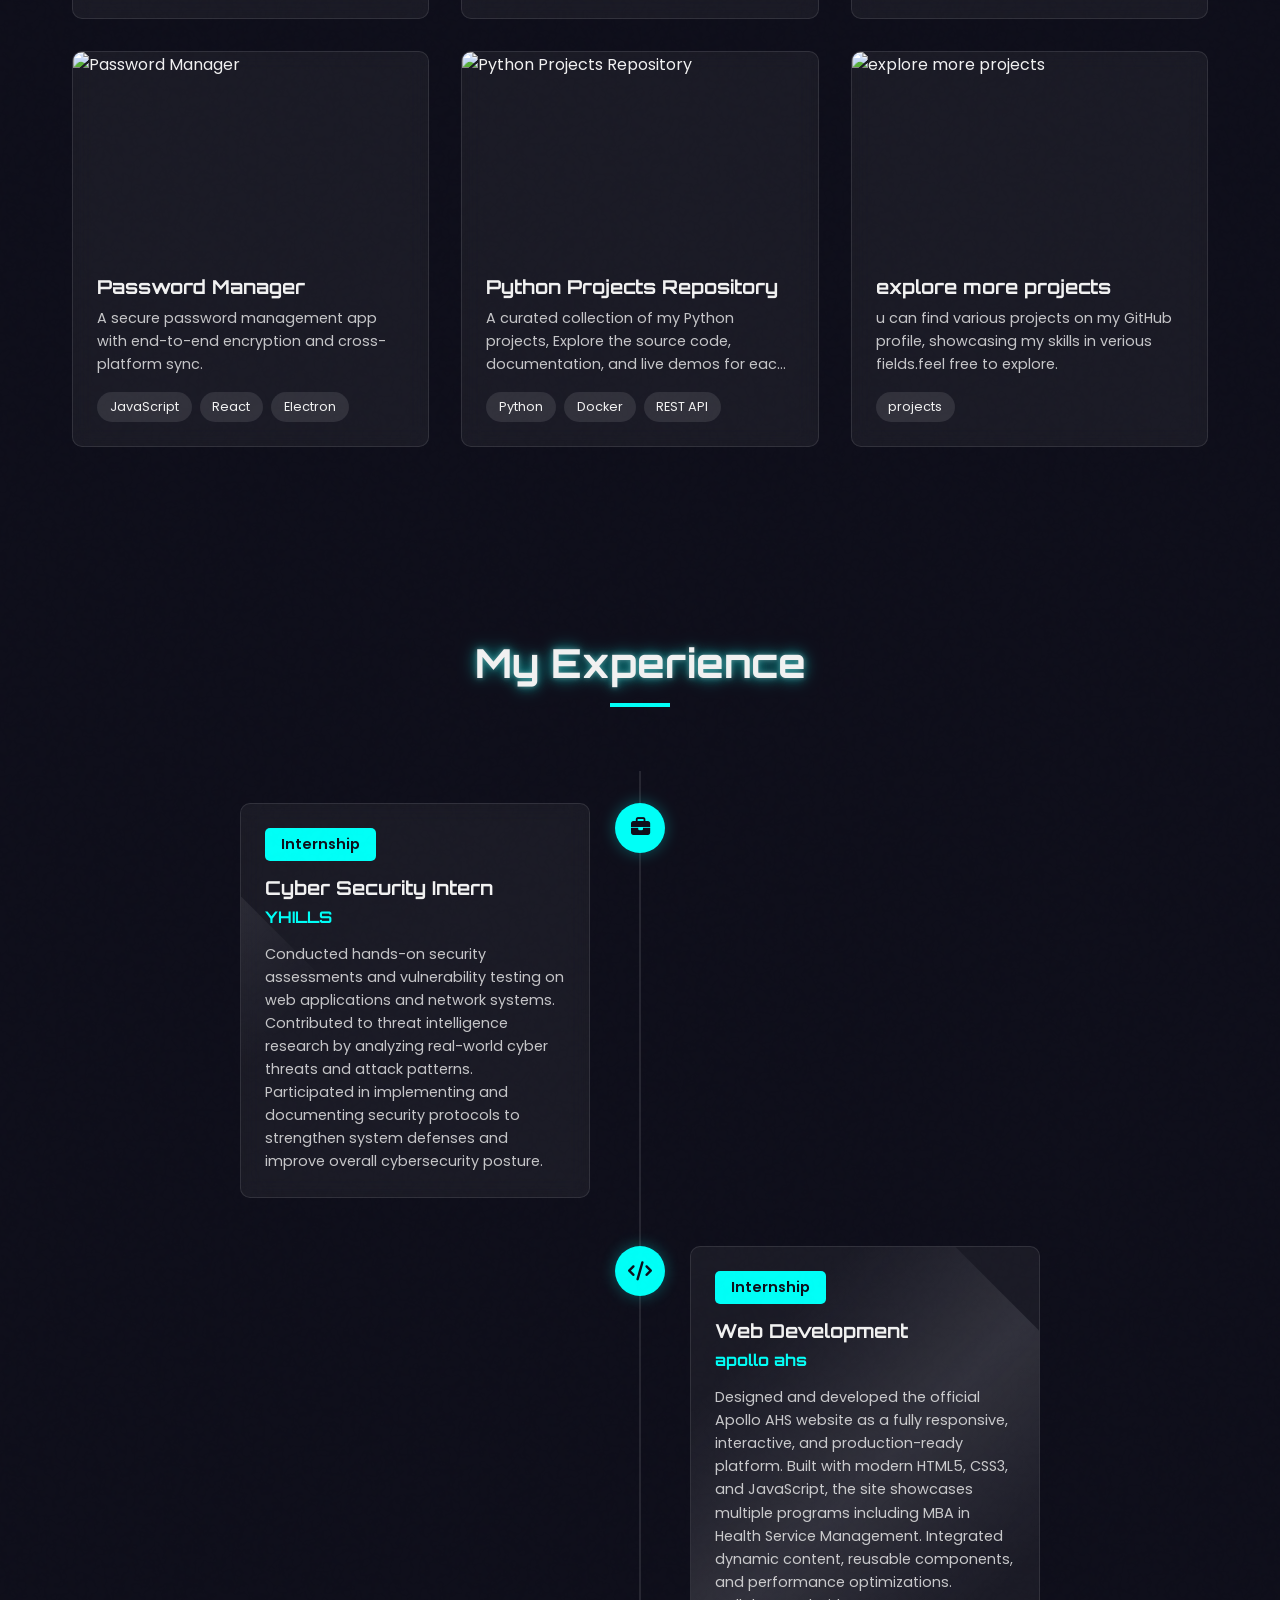
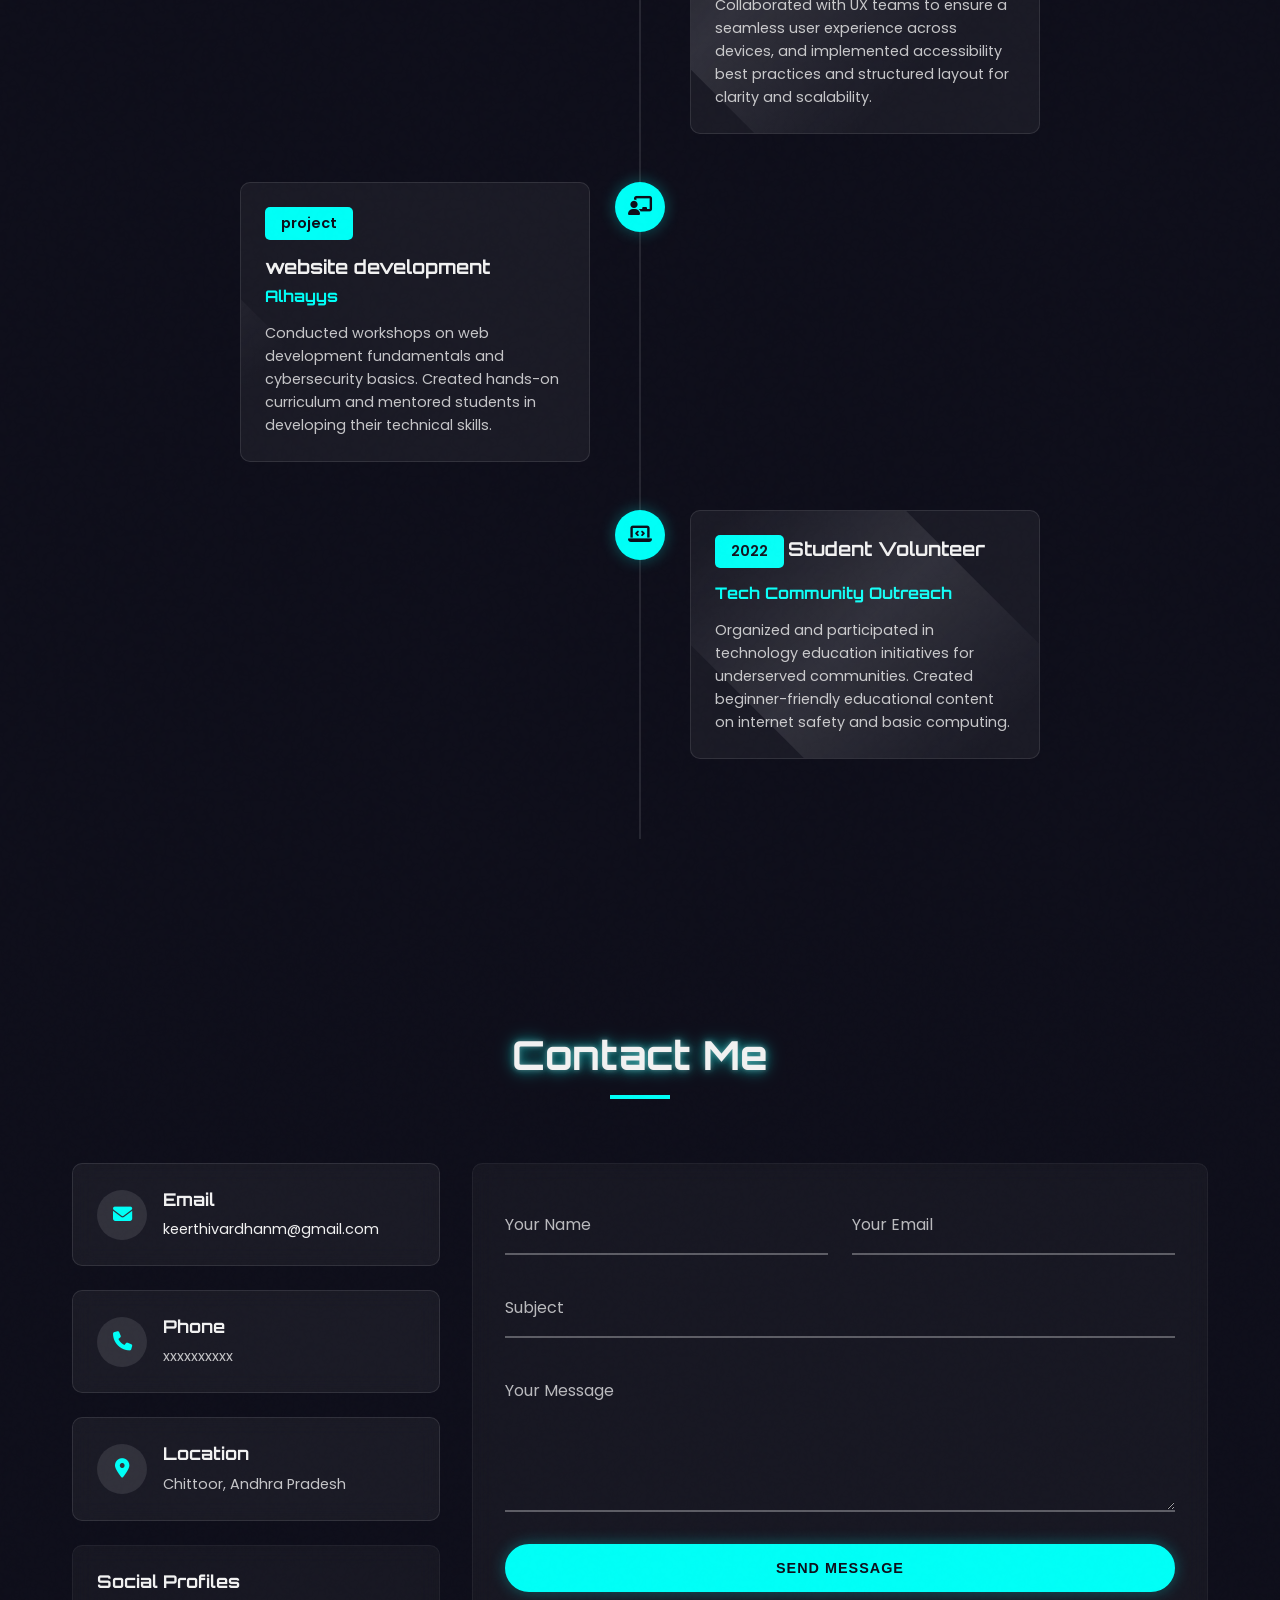
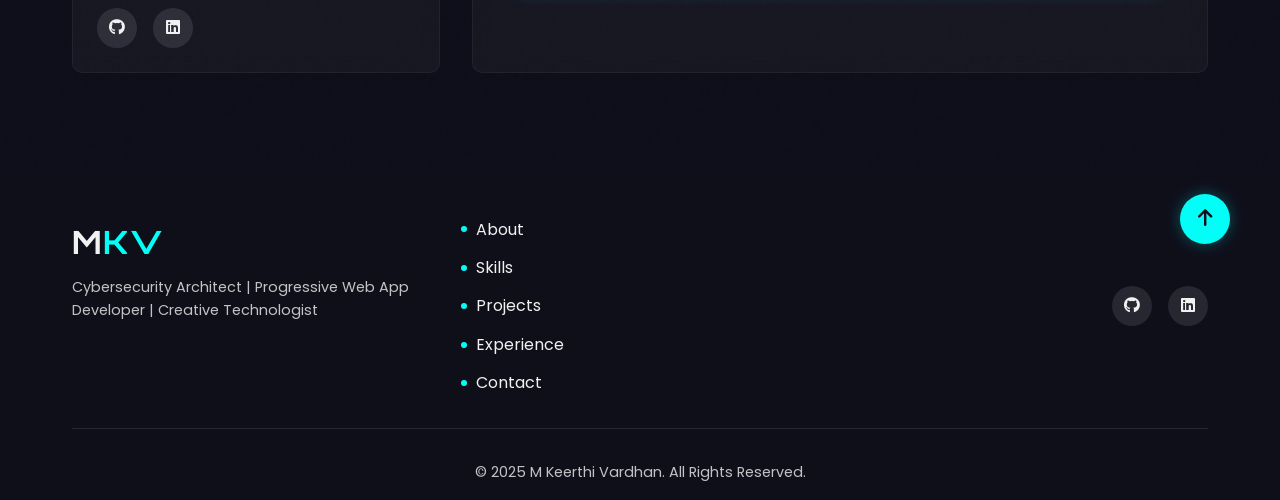
==== commit 3b07226c: "Fix typos in index.html content" ====
--- a/index.html
+++ b/index.html
@@ -99,7 +99,7 @@
                 <div class="about-text">
                     <h3>Who I Am</h3>
                     <p>Hi, I’m M Keerthi Vardhan — a curious mind exploring the worlds of Cybersecurity, Web Development, and Digital Design.
-                        I love crafting secure, interactive, and visuy engaging digital experiences that merge technology with creativity.
+                        I love crafting secure, interactive, and visually engaging digital experiences that merge technology with creativity.
                     </p>
                     
                     <h3>What I Do</h3>
@@ -448,7 +448,7 @@
                 <div class="underline"></div>
             </div>
             <div class="projects-filter">
-               <button class="filter-btn active" data-filter="all">All</button>
+               <button class="filter-btn active" data-filter="all">Featured</button>
                <button class="filter-btn" data-filter="cyber">Cyber Security</button>
                <button class="filter-btn" data-filter="web">Web Development</button>
                <button class="filter-btn" data-filter="others">others</button>
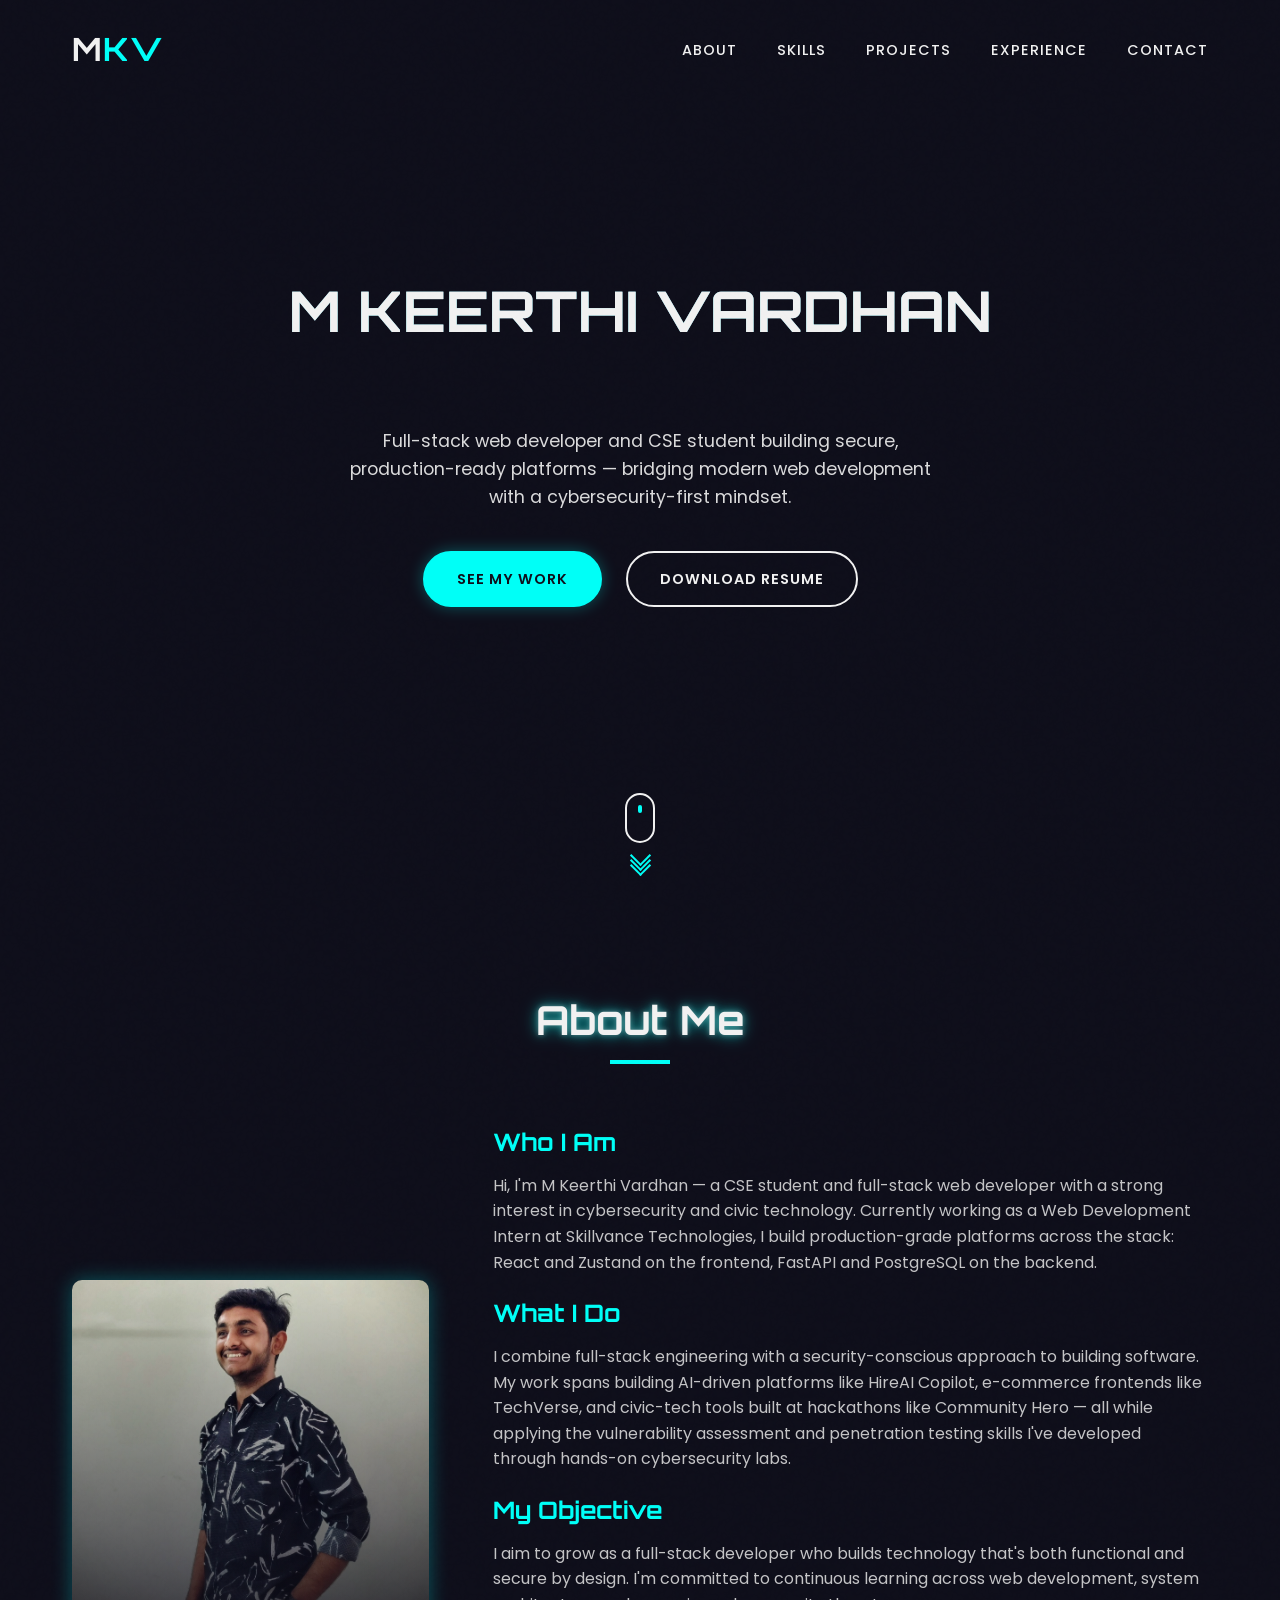
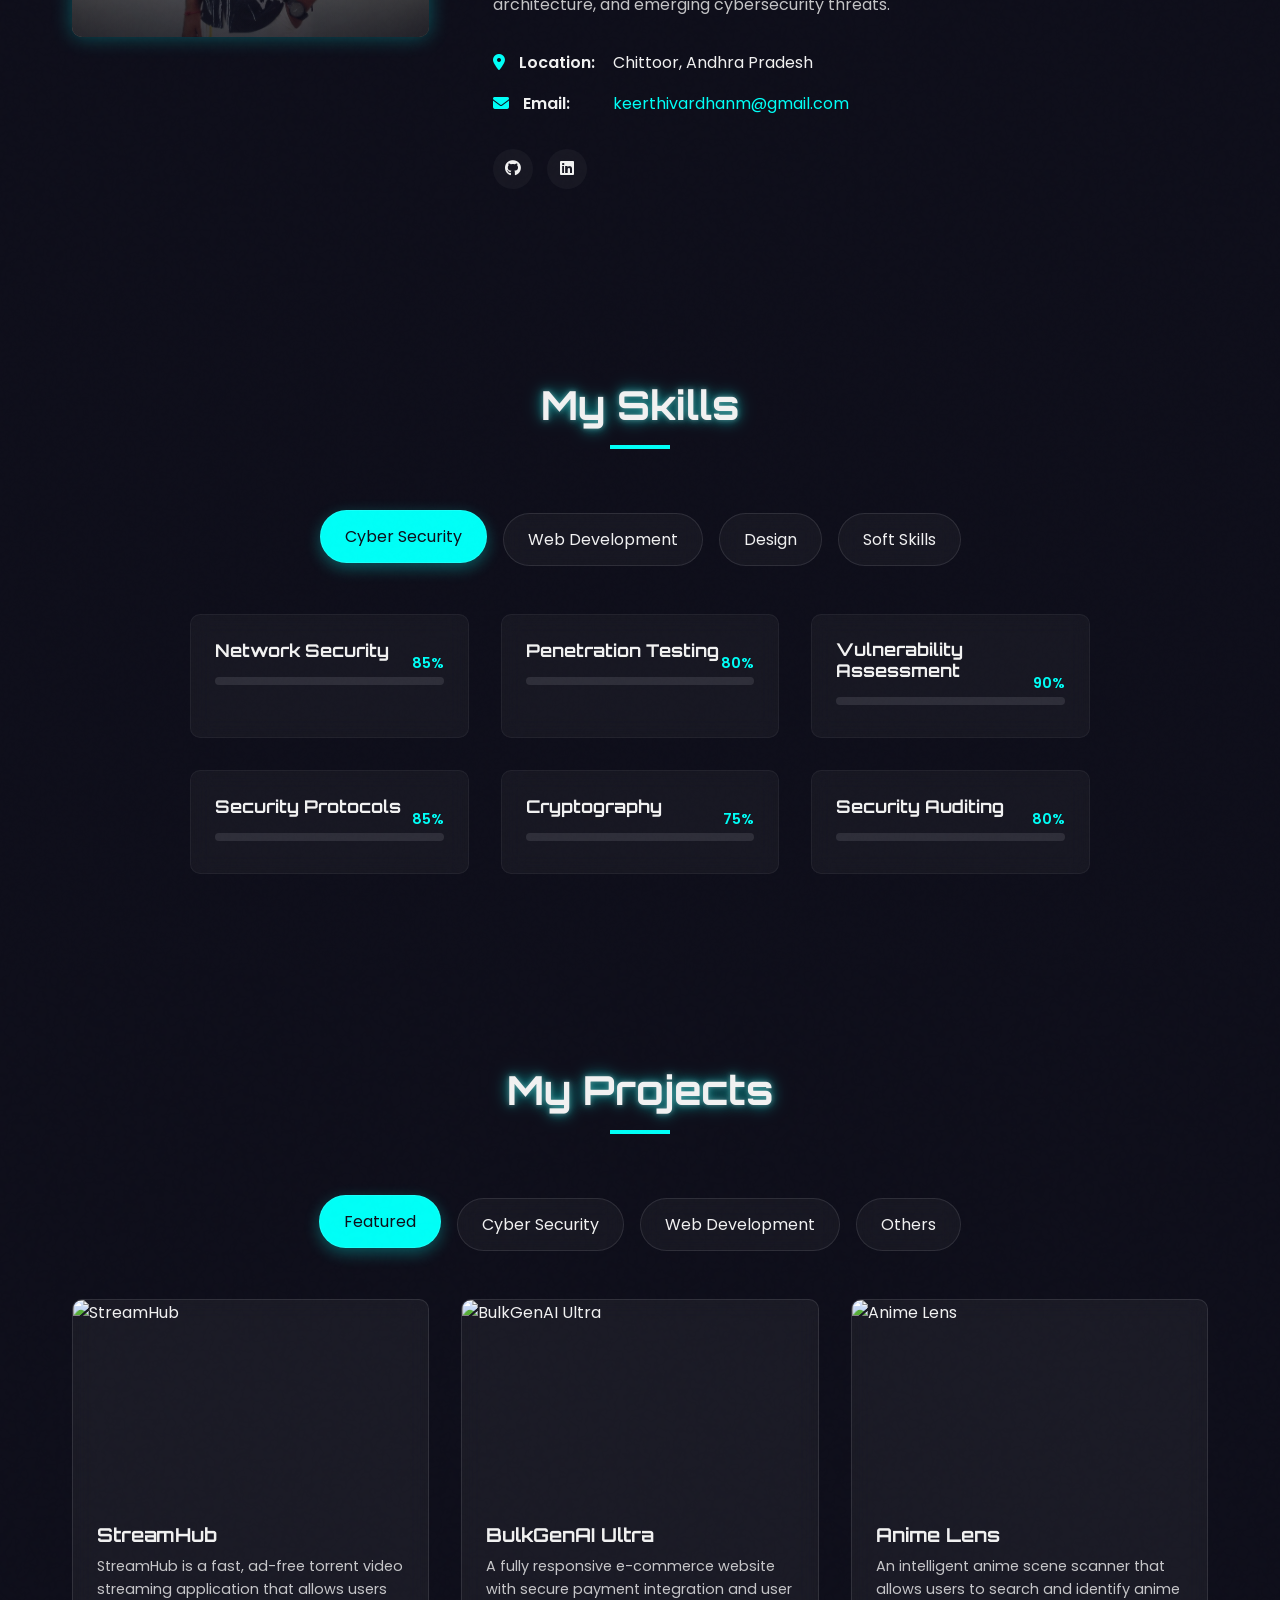
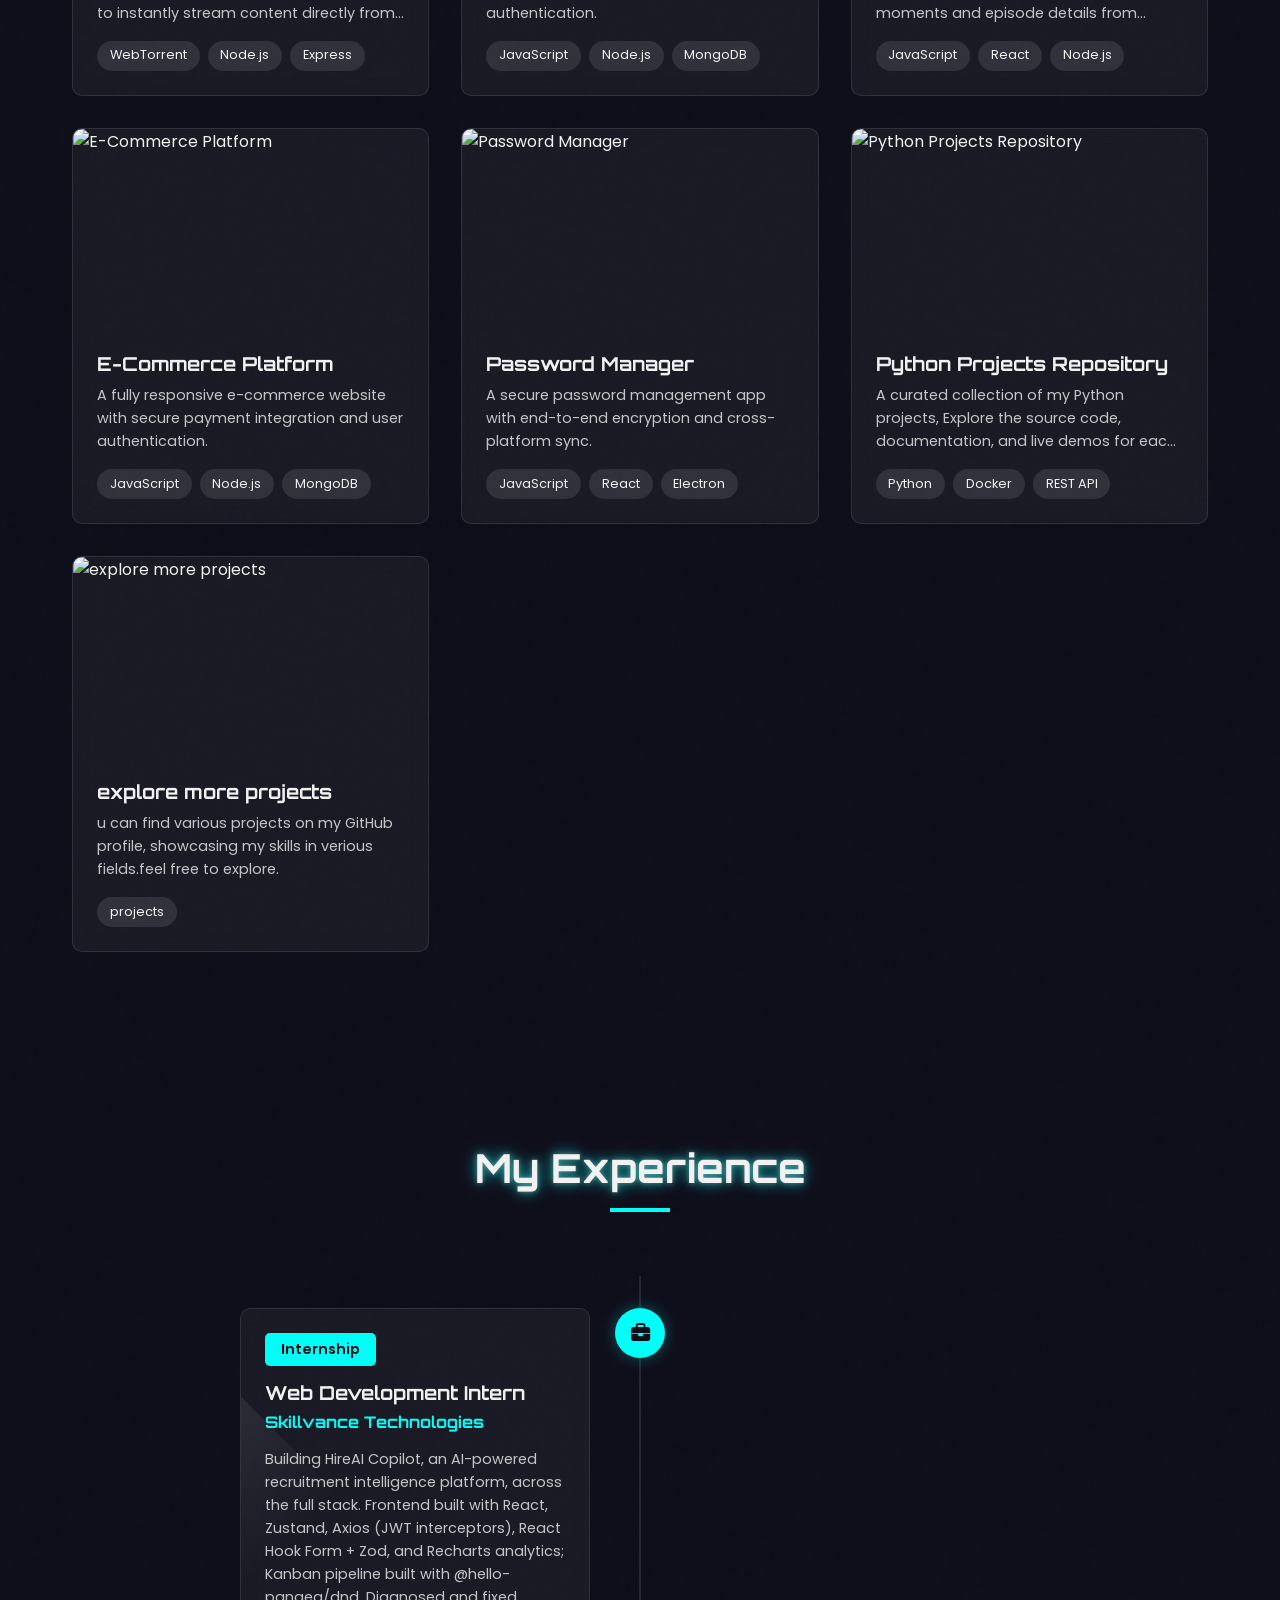
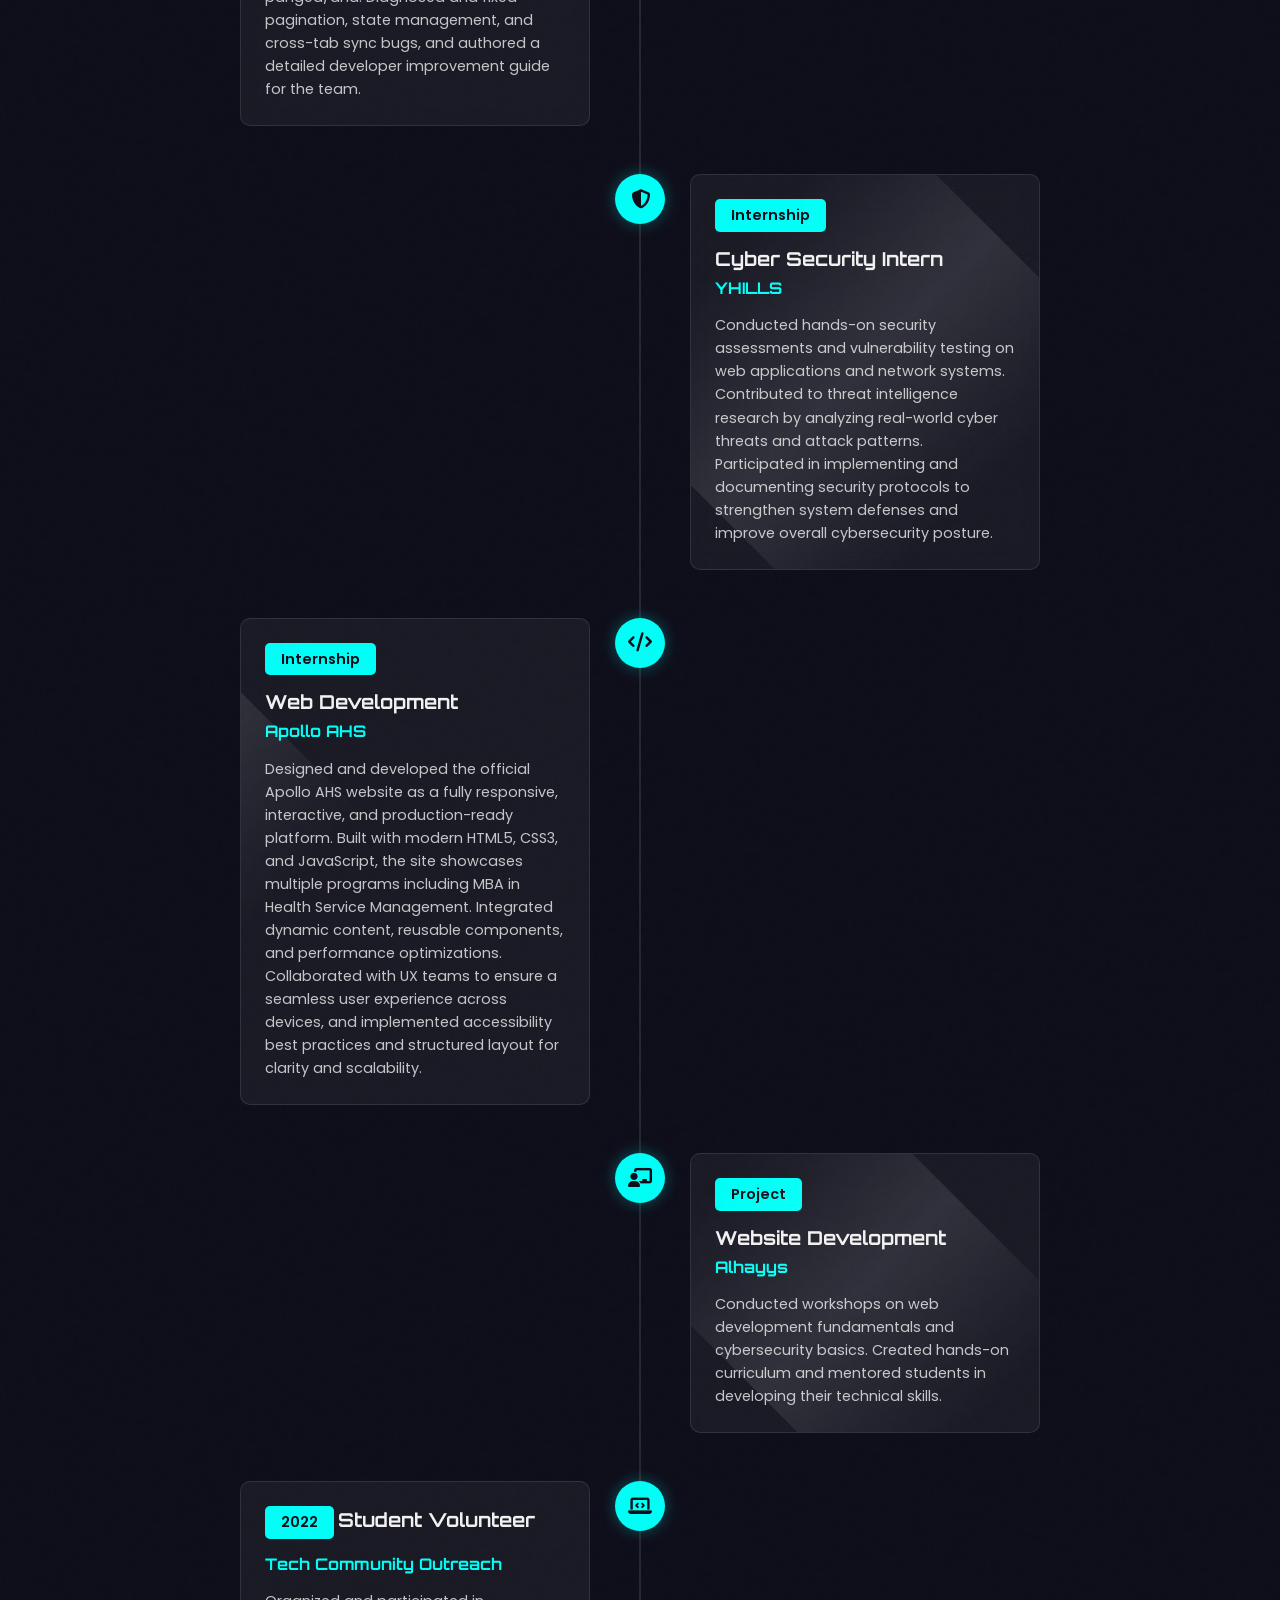
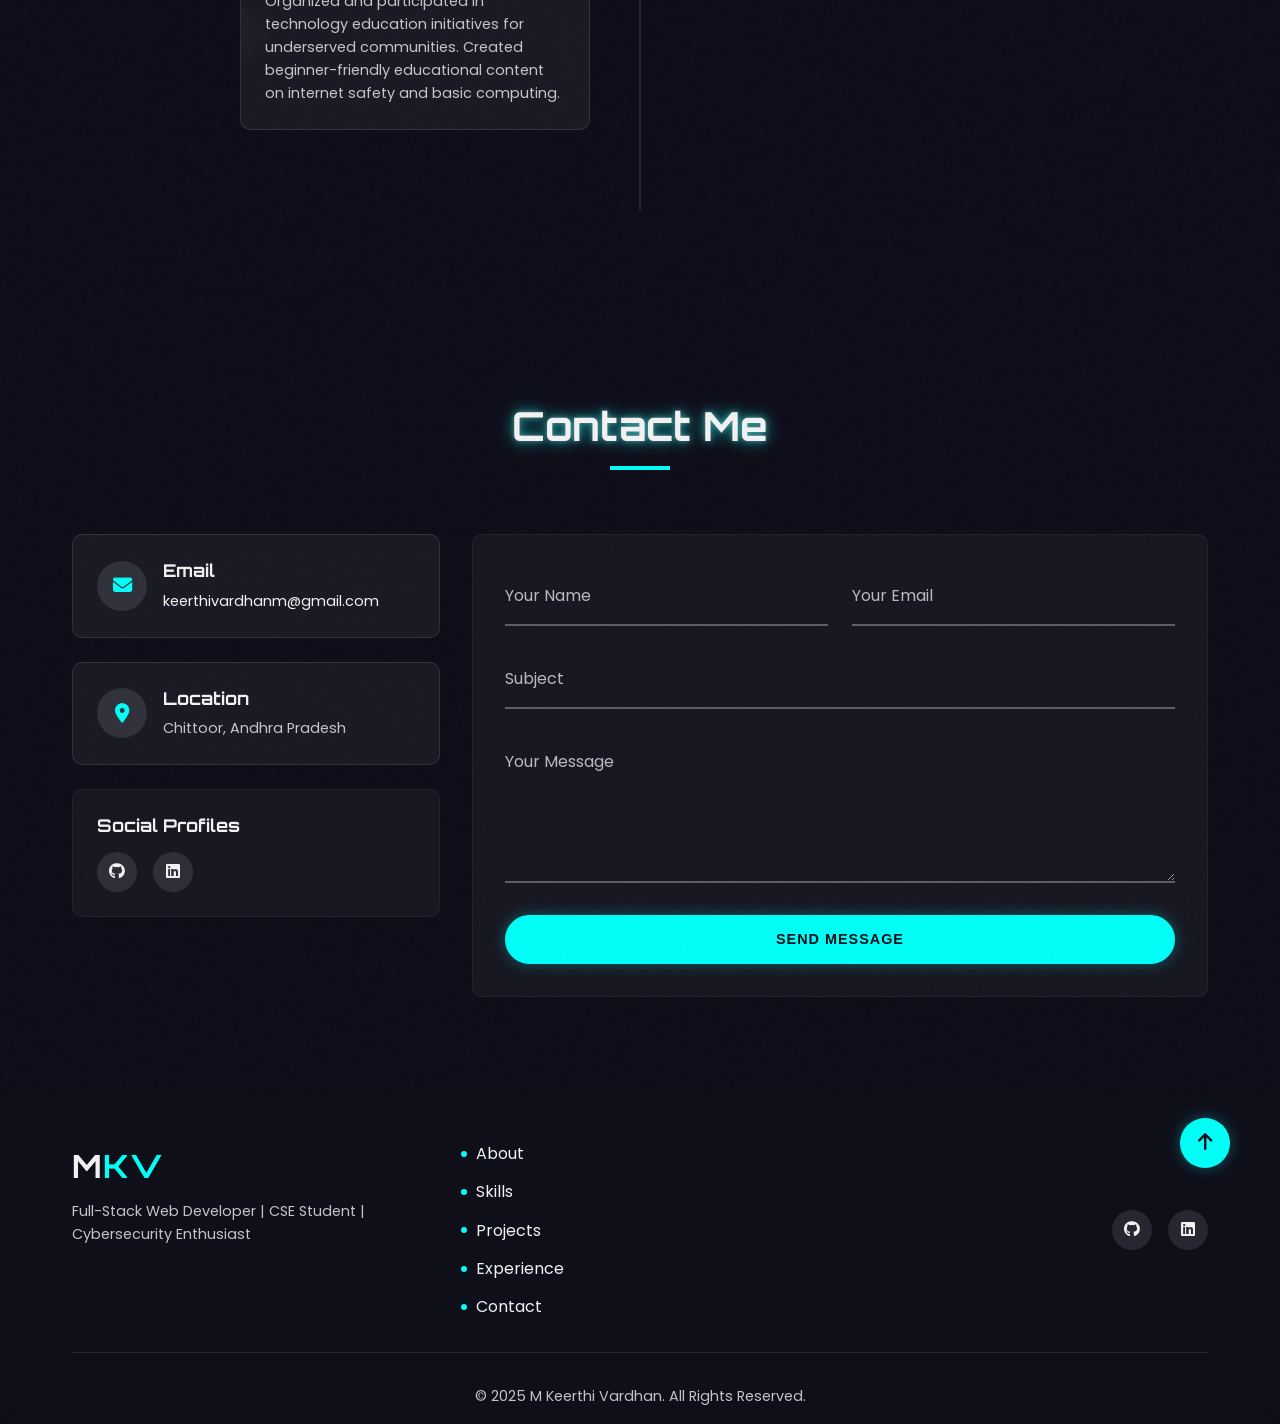
==== commit 480b24e4: "Update index.html" ====
--- a/index.html
+++ b/index.html
@@ -3,16 +3,77 @@
 <head>
     <meta charset="UTF-8">
     <meta name="viewport" content="width=device-width, initial-scale=1.0">
-    <title>M Keerthi Vardhan Portfolio</title>
+    <title>M Keerthi Vardhan | Full-Stack Web Developer & Cybersecurity Enthusiast</title>
+    <meta name="description" content="M Keerthi Vardhan is a CSE student and Web Development Intern at Skillvance Technologies, building full-stack apps like HireAI Copilot (React, Zustand, FastAPI) with a strong focus on cybersecurity and system design. Based in Chittoor, Andhra Pradesh.">
+    <meta name="keywords" content="M Keerthi Vardhan, Keerthi Vardhan portfolio, Keerthi Vardhan web developer, full stack developer React, React Zustand Axios developer, web development intern Skillvance Technologies, CSE student full stack developer, cybersecurity web developer, HireAI Copilot, TechVerse React Vite Tailwind, Community Hero civic tech, penetration testing student, DVWA OWASP Juice Shop, Wazuh Suricata Sysmon, web developer Chittoor Andhra Pradesh, keerthivardhanm">
+    <meta name="author" content="M Keerthi Vardhan">
+    <meta name="robots" content="index, follow">
+    <link rel="canonical" href="https://keerthivardhanm.github.io/">
+
+    <!-- Open Graph / Facebook / LinkedIn -->
+    <meta property="og:type" content="website">
+    <meta property="og:url" content="https://keerthivardhanm.github.io/">
+    <meta property="og:title" content="M Keerthi Vardhan | Full-Stack Web Developer & Cybersecurity Enthusiast">
+    <meta property="og:description" content="CSE student and Web Development Intern building full-stack platforms (React, Zustand, FastAPI, PostgreSQL) with a cybersecurity-first mindset. Explore projects like HireAI Copilot and TechVerse.">
+    <meta property="og:image" content="https://keerthivardhanm.github.io/images/logo.png">
+    <meta property="og:locale" content="en_IN">
+    <meta property="og:site_name" content="M Keerthi Vardhan Portfolio">
+
+    <!-- Twitter Card -->
+    <meta name="twitter:card" content="summary_large_image">
+    <meta name="twitter:title" content="M Keerthi Vardhan | Full-Stack Web Developer & Cybersecurity Enthusiast">
+    <meta name="twitter:description" content="CSE student & Web Development Intern at Skillvance Technologies. Building React/FastAPI platforms with a cybersecurity focus. See HireAI Copilot, TechVerse & more.">
+    <meta name="twitter:image" content="https://keerthivardhanm.github.io/images/logo.png">
+
     <!-- Favicon and Logo -->
     <link rel="icon" type="image/png" href="images/logo.png">
-    <meta property="og:image" content="images/logo.svg">
     <link rel="stylesheet" href="css/style.css">
     <link rel="stylesheet" href="css/animations.css">
     <link rel="preconnect" href="https://fonts.googleapis.com">
     <link rel="preconnect" href="https://fonts.gstatic.com" crossorigin>
     <link href="https://fonts.googleapis.com/css2?family=Orbitron:wght@400;500;600;700;800;900&family=Poppins:wght@300;400;500;600;700&display=swap" rel="stylesheet">
     <link rel="stylesheet" href="https://cdnjs.cloudflare.com/ajax/libs/font-awesome/6.4.2/css/all.min.css">
+
+    <!-- JSON-LD Structured Data: Person schema -->
+    <script type="application/ld+json">
+    {
+      "@context": "https://schema.org",
+      "@type": "Person",
+      "name": "M Keerthi Vardhan",
+      "url": "https://keerthivardhanm.github.io/",
+      "image": "https://keerthivardhanm.github.io/images/logo.png",
+      "jobTitle": "Web Development Intern",
+      "worksFor": {
+        "@type": "Organization",
+        "name": "Skillvance Technologies"
+      },
+      "affiliation": {
+        "@type": "CollegeOrUniversity",
+        "name": "Computer Science and Engineering"
+      },
+      "address": {
+        "@type": "PostalAddress",
+        "addressLocality": "Chittoor",
+        "addressRegion": "Andhra Pradesh",
+        "addressCountry": "IN"
+      },
+      "email": "mailto:keerthivardhanm@gmail.com",
+      "sameAs": [
+        "https://github.com/keerthivardhanm",
+        "https://linkedin.com/in/m-keerthi-vardhan-47b918296"
+      ],
+      "knowsAbout": [
+        "Full-Stack Web Development",
+        "React",
+        "JavaScript",
+        "Cybersecurity",
+        "Penetration Testing",
+        "FastAPI",
+        "PostgreSQL",
+        "System Design"
+      ]
+    }
+    </script>
 </head>
 <body>
     <!-- Preloader -->
@@ -63,10 +124,10 @@
                 <div class="hero-subtitle">
                     <span class="typewriter"></span>
                 </div>
-                <p class="hero-description">Bridging the gap between technology and security to create seamless digital experiences.</p>
+                <p class="hero-description">Full-stack web developer and CSE student building secure, production-ready platforms &mdash; bridging modern web development with a cybersecurity-first mindset.</p>
                 <div class="hero-buttons">
                     <a href="#projects" class="btn btn-primary">See My Work</a>
-                    <a href="https://drive.google.com/file/d/1RBzpHd8hhccT8lj8CnAQlK45ywrjRmn6/view" class="btn btn-secondary" id="download-resume" target="_blank">Download Resume</a>
+                    <a href="https://drive.google.com/file/d/1RBzpHd8hhccT8lj8CnAQlK45ywrjRmn6/view" class="btn btn-secondary" id="download-resume" target="_blank" rel="noopener">Download Resume</a>
                 </div>
             </div>
         </div>
@@ -92,22 +153,20 @@
             <div class="about-content">
                 <div class="about-image">
                     <div class="image-container">
-                        <img src="images\profile pic.jpg" alt="M Keerthi Vardhan">
+                        <img src="images/profile pic.jpg" alt="M Keerthi Vardhan - Full Stack Web Developer and CSE Student from Chittoor, Andhra Pradesh" loading="lazy">
                         <div class="image-backdrop"></div>
                     </div>
                 </div>
                 <div class="about-text">
                     <h3>Who I Am</h3>
-                    <p>Hi, I’m M Keerthi Vardhan — a curious mind exploring the worlds of Cybersecurity, Web Development, and Digital Design.
-                        I love crafting secure, interactive, and visually engaging digital experiences that merge technology with creativity.
-                    </p>
-                    
+                    <p>Hi, I'm M Keerthi Vardhan &mdash; a CSE student and full-stack web developer with a strong interest in cybersecurity and civic technology. Currently working as a Web Development Intern at Skillvance Technologies, I build production-grade platforms across the stack: React and Zustand on the frontend, FastAPI and PostgreSQL on the backend.</p>
+
                     <h3>What I Do</h3>
-                    <p>I blend technical expertise with creative thinking to deliver digital products that not only look great but are also secure and user-friendly. My approach focuses on balancing aesthetics with functionality, ensuring that every project I work on exceeds expectations.</p>
-                    
+                    <p>I combine full-stack engineering with a security-conscious approach to building software. My work spans building AI-driven platforms like HireAI Copilot, e-commerce frontends like TechVerse, and civic-tech tools built at hackathons like Community Hero &mdash; all while applying the vulnerability assessment and penetration testing skills I've developed through hands-on cybersecurity labs.</p>
+
                     <h3>My Objective</h3>
-                    <p>I aim to contribute to the technology landscape by creating secure and innovative solutions that address real-world problems. I'm committed to continuous learning and staying ahead of emerging threats and technologies.</p>
-                    
+                    <p>I aim to grow as a full-stack developer who builds technology that's both functional and secure by design. I'm committed to continuous learning across web development, system architecture, and emerging cybersecurity threats.</p>
+
                     <div class="personal-info">
                         <div class="info-item">
                             <span><i class="fas fa-map-marker-alt"></i> Location:</span>
@@ -117,15 +176,11 @@
                             <span><i class="fas fa-envelope"></i> Email:</span>
                             <span><a href="mailto:keerthivardhanm@gmail.com">keerthivardhanm@gmail.com</a></span>
                         </div>
-                        <!-- <div class="info-item">
-                            <span><i class="fas fa-phone"></i> Phone:</span>
-                            <span>xxxxxxxxxx</span>
-                        </div> -->
-                    </div>
-                    
+                    </div>
+
                     <div class="social-links">
-                        <a href="https://github.com/keerthivardhanm" target="_blank"><i class="fab fa-github"></i></a>
-                        <a href="https://linkedin.com/in/m-keerthi-vardhan-47b918296" target="_blank"><i class="fab fa-linkedin"></i></a>
+                        <a href="https://github.com/keerthivardhanm" target="_blank" rel="noopener" aria-label="M Keerthi Vardhan on GitHub"><i class="fab fa-github"></i></a>
+                        <a href="https://linkedin.com/in/m-keerthi-vardhan-47b918296" target="_blank" rel="noopener" aria-label="M Keerthi Vardhan on LinkedIn"><i class="fab fa-linkedin"></i></a>
                     </div>
                 </div>
             </div>
@@ -146,7 +201,7 @@
                     <div class="category" data-category="design">Design</div>
                     <div class="category" data-category="soft">Soft Skills</div>
                 </div>
-                
+
                 <div class="skills-display">
                     <!-- Cyber Security Skills -->
                     <div class="skills-category active" id="cyber-skills">
@@ -219,7 +274,7 @@
                             </div>
                         </div>
                     </div>
-                    
+
                     <!-- Web Development Skills -->
                     <div class="skills-category" id="web-skills">
                         <div class="skills-grid">
@@ -236,7 +291,51 @@
                             </div>
                             <div class="skill-item">
                                 <div class="skill-info">
-                                    <h3>JavaScript</h3>
+                                    <h3>JavaScript & React</h3>
+                                    <div class="progress-container">
+                                        <div class="progress-bar" data-progress="88">
+                                            <div class="progress"></div>
+                                        </div>
+                                        <div class="progress-percentage">88%</div>
+                                    </div>
+                                </div>
+                            </div>
+                            <div class="skill-item">
+                                <div class="skill-info">
+                                    <h3>Responsive Design</h3>
+                                    <div class="progress-container">
+                                        <div class="progress-bar" data-progress="90">
+                                            <div class="progress"></div>
+                                        </div>
+                                        <div class="progress-percentage">90%</div>
+                                    </div>
+                                </div>
+                            </div>
+                            <div class="skill-item">
+                                <div class="skill-info">
+                                    <h3>Backend Development (FastAPI)</h3>
+                                    <div class="progress-container">
+                                        <div class="progress-bar" data-progress="78">
+                                            <div class="progress"></div>
+                                        </div>
+                                        <div class="progress-percentage">78%</div>
+                                    </div>
+                                </div>
+                            </div>
+                            <div class="skill-item">
+                                <div class="skill-info">
+                                    <h3>API Integration</h3>
+                                    <div class="progress-container">
+                                        <div class="progress-bar" data-progress="82">
+                                            <div class="progress"></div>
+                                        </div>
+                                        <div class="progress-percentage">82%</div>
+                                    </div>
+                                </div>
+                            </div>
+                            <div class="skill-item">
+                                <div class="skill-info">
+                                    <h3>Performance Optimization</h3>
                                     <div class="progress-container">
                                         <div class="progress-bar" data-progress="85">
                                             <div class="progress"></div>
@@ -245,53 +344,9 @@
                                     </div>
                                 </div>
                             </div>
-                            <div class="skill-item">
-                                <div class="skill-info">
-                                    <h3>Responsive Design</h3>
-                                    <div class="progress-container">
-                                        <div class="progress-bar" data-progress="90">
-                                            <div class="progress"></div>
-                                        </div>
-                                        <div class="progress-percentage">90%</div>
-                                    </div>
-                                </div>
-                            </div>
-                            <div class="skill-item">
-                                <div class="skill-info">
-                                    <h3>Backend Development</h3>
-                                    <div class="progress-container">
-                                        <div class="progress-bar" data-progress="75">
-                                            <div class="progress"></div>
-                                        </div>
-                                        <div class="progress-percentage">75%</div>
-                                    </div>
-                                </div>
-                            </div>
-                            <div class="skill-item">
-                                <div class="skill-info">
-                                    <h3>API Integration</h3>
-                                    <div class="progress-container">
-                                        <div class="progress-bar" data-progress="80">
-                                            <div class="progress"></div>
-                                        </div>
-                                        <div class="progress-percentage">80%</div>
-                                    </div>
-                                </div>
-                            </div>
-                            <div class="skill-item">
-                                <div class="skill-info">
-                                    <h3>Performance Optimization</h3>
-                                    <div class="progress-container">
-                                        <div class="progress-bar" data-progress="85">
-                                            <div class="progress"></div>
-                                        </div>
-                                        <div class="progress-percentage">85%</div>
-                                    </div>
-                                </div>
-                            </div>
-                        </div>
-                    </div>
-                    
+                        </div>
+                    </div>
+
                     <!-- Design Skills -->
                     <div class="skills-category" id="design-skills">
                         <div class="skills-grid">
@@ -363,7 +418,7 @@
                             </div>
                         </div>
                     </div>
-                    
+
                     <!-- Soft Skills -->
                     <div class="skills-category" id="soft-skills">
                         <div class="skills-grid">
@@ -451,7 +506,7 @@
                <button class="filter-btn active" data-filter="all">Featured</button>
                <button class="filter-btn" data-filter="cyber">Cyber Security</button>
                <button class="filter-btn" data-filter="web">Web Development</button>
-               <button class="filter-btn" data-filter="others">others</button>
+               <button class="filter-btn" data-filter="others">Others</button>
             </div>
 
             <div class="projects-grid" id="projects-container">
@@ -478,6 +533,17 @@
                     </div>
                     <div class="timeline-content">
                         <div class="timeline-date">Internship</div>
+                        <h3>Web Development Intern</h3>
+                        <h4>Skillvance Technologies</h4>
+                        <p>Building HireAI Copilot, an AI-powered recruitment intelligence platform, across the full stack. Frontend built with React, Zustand, Axios (JWT interceptors), React Hook Form + Zod, and Recharts analytics; Kanban pipeline built with @hello-pangea/dnd. Diagnosed and fixed pagination, state management, and cross-tab sync bugs, and authored a detailed developer improvement guide for the team.</p>
+                    </div>
+                </div>
+                <div class="timeline-item">
+                    <div class="timeline-icon">
+                        <i class="fas fa-shield-halved"></i>
+                    </div>
+                    <div class="timeline-content right">
+                        <div class="timeline-date">Internship</div>
                         <h3>Cyber Security Intern</h3>
                         <h4>YHILLS</h4>
                         <p>Conducted hands-on security assessments and vulnerability testing on web applications and network systems. Contributed to threat intelligence research by analyzing real-world cyber threats and attack patterns. Participated in implementing and documenting security protocols to strengthen system defenses and improve overall cybersecurity posture.</p>
@@ -487,10 +553,10 @@
                     <div class="timeline-icon">
                         <i class="fas fa-code"></i>
                     </div>
-                    <div class="timeline-content right">
+                    <div class="timeline-content">
                         <div class="timeline-date">Internship</div>
                         <h3>Web Development</h3>
-                        <h4>apollo ahs</h4>
+                        <h4>Apollo AHS</h4>
                         <p>Designed and developed the official Apollo AHS website as a fully responsive, interactive, and production-ready platform. Built with modern HTML5, CSS3, and JavaScript, the site showcases multiple programs including MBA in Health Service Management. Integrated dynamic content, reusable components, and performance optimizations. Collaborated with UX teams to ensure a seamless user experience across devices, and implemented accessibility best practices and structured layout for clarity and scalability.</p>
                     </div>
                 </div>
@@ -498,9 +564,9 @@
                     <div class="timeline-icon">
                         <i class="fas fa-chalkboard-teacher"></i>
                     </div>
-                    <div class="timeline-content">
-                        <div class="timeline-date">project</div>
-                        <h3>website development</h3>
+                    <div class="timeline-content right">
+                        <div class="timeline-date">Project</div>
+                        <h3>Website Development</h3>
                         <h4>Alhayys</h4>
                         <p>Conducted workshops on web development fundamentals and cybersecurity basics. Created hands-on curriculum and mentored students in developing their technical skills.</p>
                     </div>
@@ -509,7 +575,7 @@
                     <div class="timeline-icon">
                         <i class="fas fa-laptop-code"></i>
                     </div>
-                    <div class="timeline-content right">
+                    <div class="timeline-content">
                         <div class="timeline-date">2022</div>
                         <h3>Student Volunteer</h3>
                         <h4>Tech Community Outreach</h4>
@@ -540,15 +606,6 @@
                     </div>
                     <div class="contact-card">
                         <div class="contact-card-icon">
-                            <i class="fas fa-phone"></i>
-                        </div>
-                        <div class="contact-card-content">
-                            <h3>Phone</h3>
-                            <p>xxxxxxxxxx</p>
-                        </div>
-                    </div>
-                    <div class="contact-card">
-                        <div class="contact-card-icon">
                             <i class="fas fa-map-marker-alt"></i>
                         </div>
                         <div class="contact-card-content">
@@ -559,8 +616,8 @@
                     <div class="contact-social">
                         <h3>Social Profiles</h3>
                         <div class="social-icons">
-                            <a href="https://github.com/keerthivardhanm" target="_blank"><i class="fab fa-github"></i></a>
-                            <a href="https://linkedin.com/in/m-keerthi-vardhan-47b918296" target="_blank"><i class="fab fa-linkedin"></i></a>
+                            <a href="https://github.com/keerthivardhanm" target="_blank" rel="noopener" aria-label="GitHub"><i class="fab fa-github"></i></a>
+                            <a href="https://linkedin.com/in/m-keerthi-vardhan-47b918296" target="_blank" rel="noopener" aria-label="LinkedIn"><i class="fab fa-linkedin"></i></a>
                         </div>
                     </div>
                 </div>
@@ -615,7 +672,7 @@
             <div class="footer-content">
                 <div class="footer-logo">
                     <a href="#hero">M<span>K<span>V</span></a>
-                    <p>Cybersecurity Architect | Progressive Web App Developer | Creative Technologist</p>
+                    <p>Full-Stack Web Developer | CSE Student | Cybersecurity Enthusiast</p>
                 </div>
                 <div class="footer-links">
                     <a href="#about">About</a>
@@ -625,15 +682,15 @@
                     <a href="#contact">Contact</a>
                 </div>
                 <div class="footer-social">
-                    <a href="https://github.com/keerthivardhanm" target="_blank"><i class="fab fa-github"></i></a>
-                    <a href="https://linkedin.com/in/m-keerthi-vardhan-47b918296" target="_blank"><i class="fab fa-linkedin"></i></a>
+                    <a href="https://github.com/keerthivardhanm" target="_blank" rel="noopener" aria-label="GitHub"><i class="fab fa-github"></i></a>
+                    <a href="https://linkedin.com/in/m-keerthi-vardhan-47b918296" target="_blank" rel="noopener" aria-label="LinkedIn"><i class="fab fa-linkedin"></i></a>
                 </div>
             </div>
             <div class="footer-bottom">
                 <p>&copy; 2025 M Keerthi Vardhan. All Rights Reserved.</p>
             </div>
         </div>
-        <a href="#hero" class="scroll-to-top">
+        <a href="#hero" class="scroll-to-top" aria-label="Back to top">
             <i class="fas fa-arrow-up"></i>
         </a>
     </footer>
@@ -647,7 +704,7 @@
                     <h2 id="modal-title">Project Title</h2>
                 </div>
                 <div class="modal-image">
-                    <img id="modal-image" src="" alt="Project Image">
+                    <img id="modal-image" src="" alt="Project Image" loading="lazy">
                 </div>
                 <div class="modal-details">
                     <div class="modal-description">
@@ -659,8 +716,8 @@
                         <div id="modal-tech-list" class="tech-tags"></div>
                     </div>
                     <div class="modal-links">
-                        <a id="modal-github" href="#" target="_blank" class="btn btn-secondary"><i class="fab fa-github"></i> View Code</a>
-                        <a id="modal-live" href="#" target="_blank" class="btn btn-primary"><i class="fas fa-external-link-alt"></i> Live Demo</a>
+                        <a id="modal-github" href="#" target="_blank" rel="noopener" class="btn btn-secondary"><i class="fab fa-github"></i> View Code</a>
+                        <a id="modal-live" href="#" target="_blank" rel="noopener" class="btn btn-primary"><i class="fas fa-external-link-alt"></i> Live Demo</a>
                     </div>
                 </div>
             </div>
